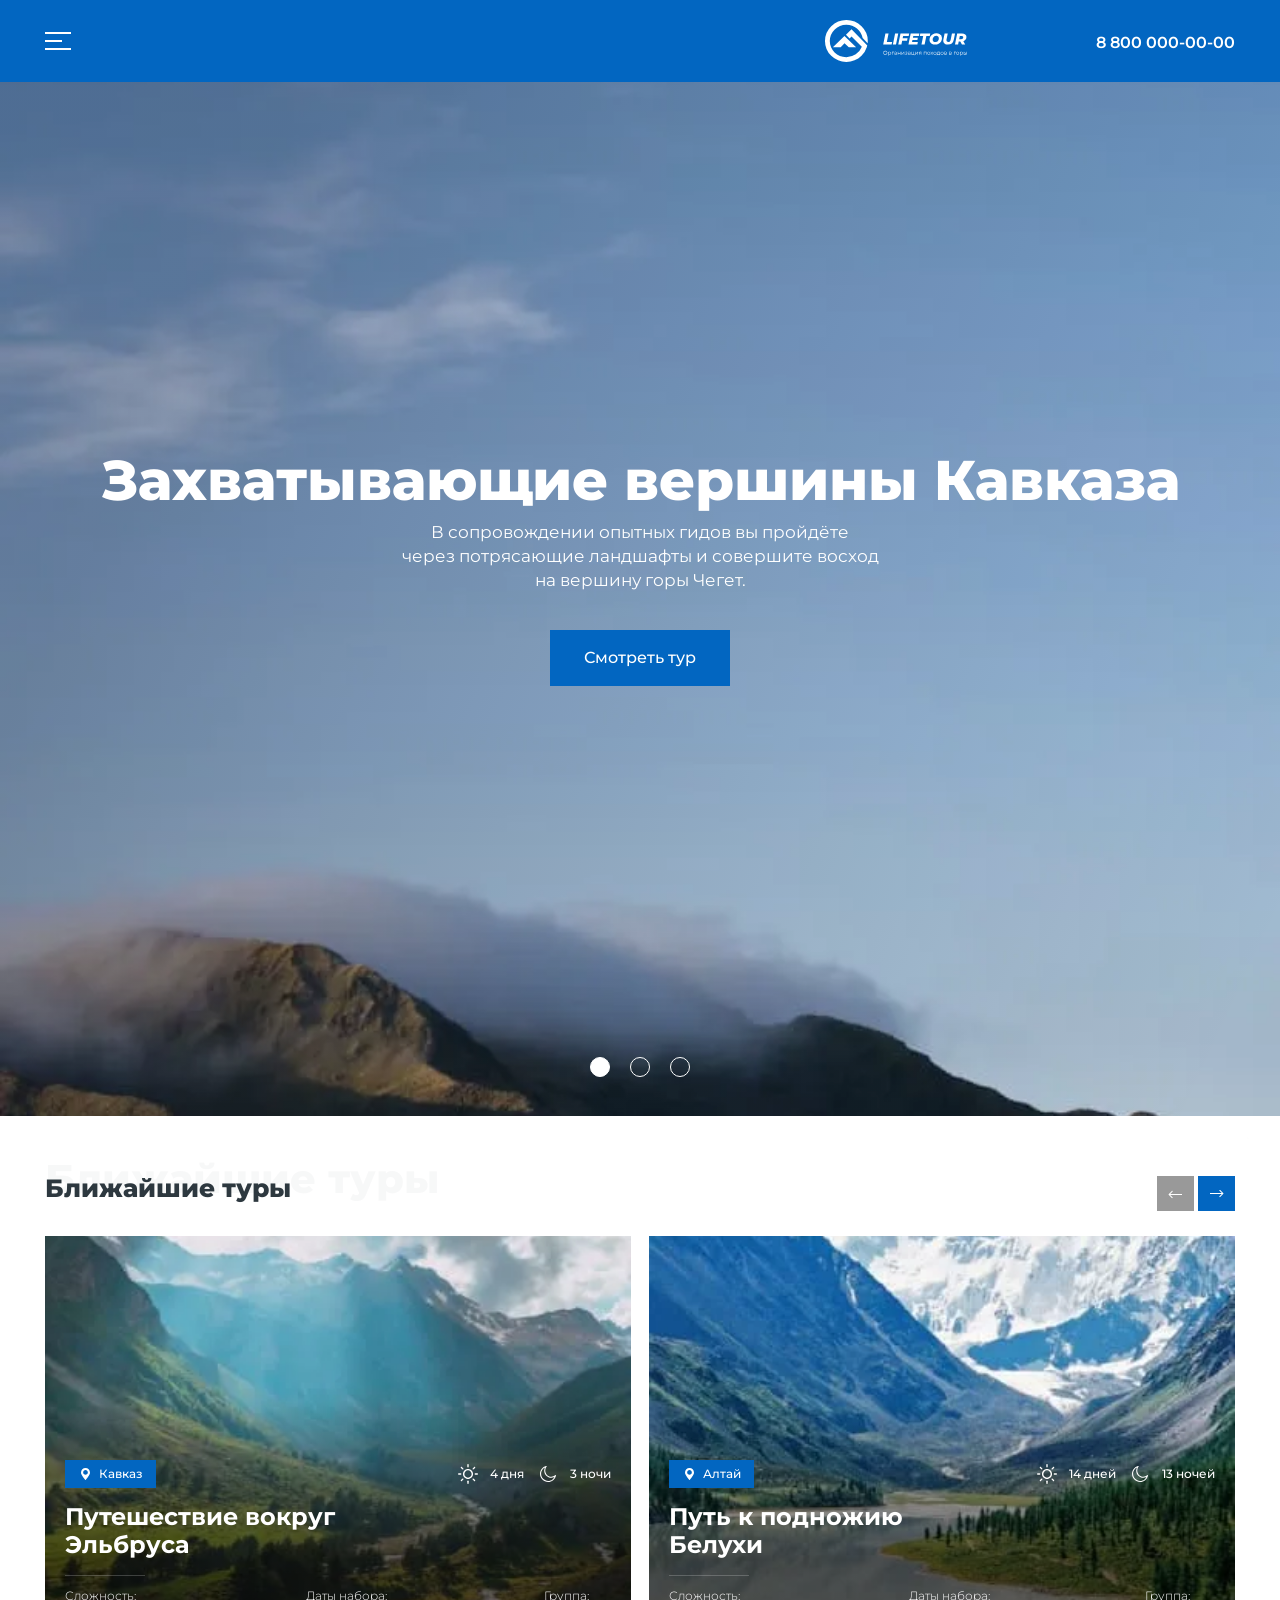
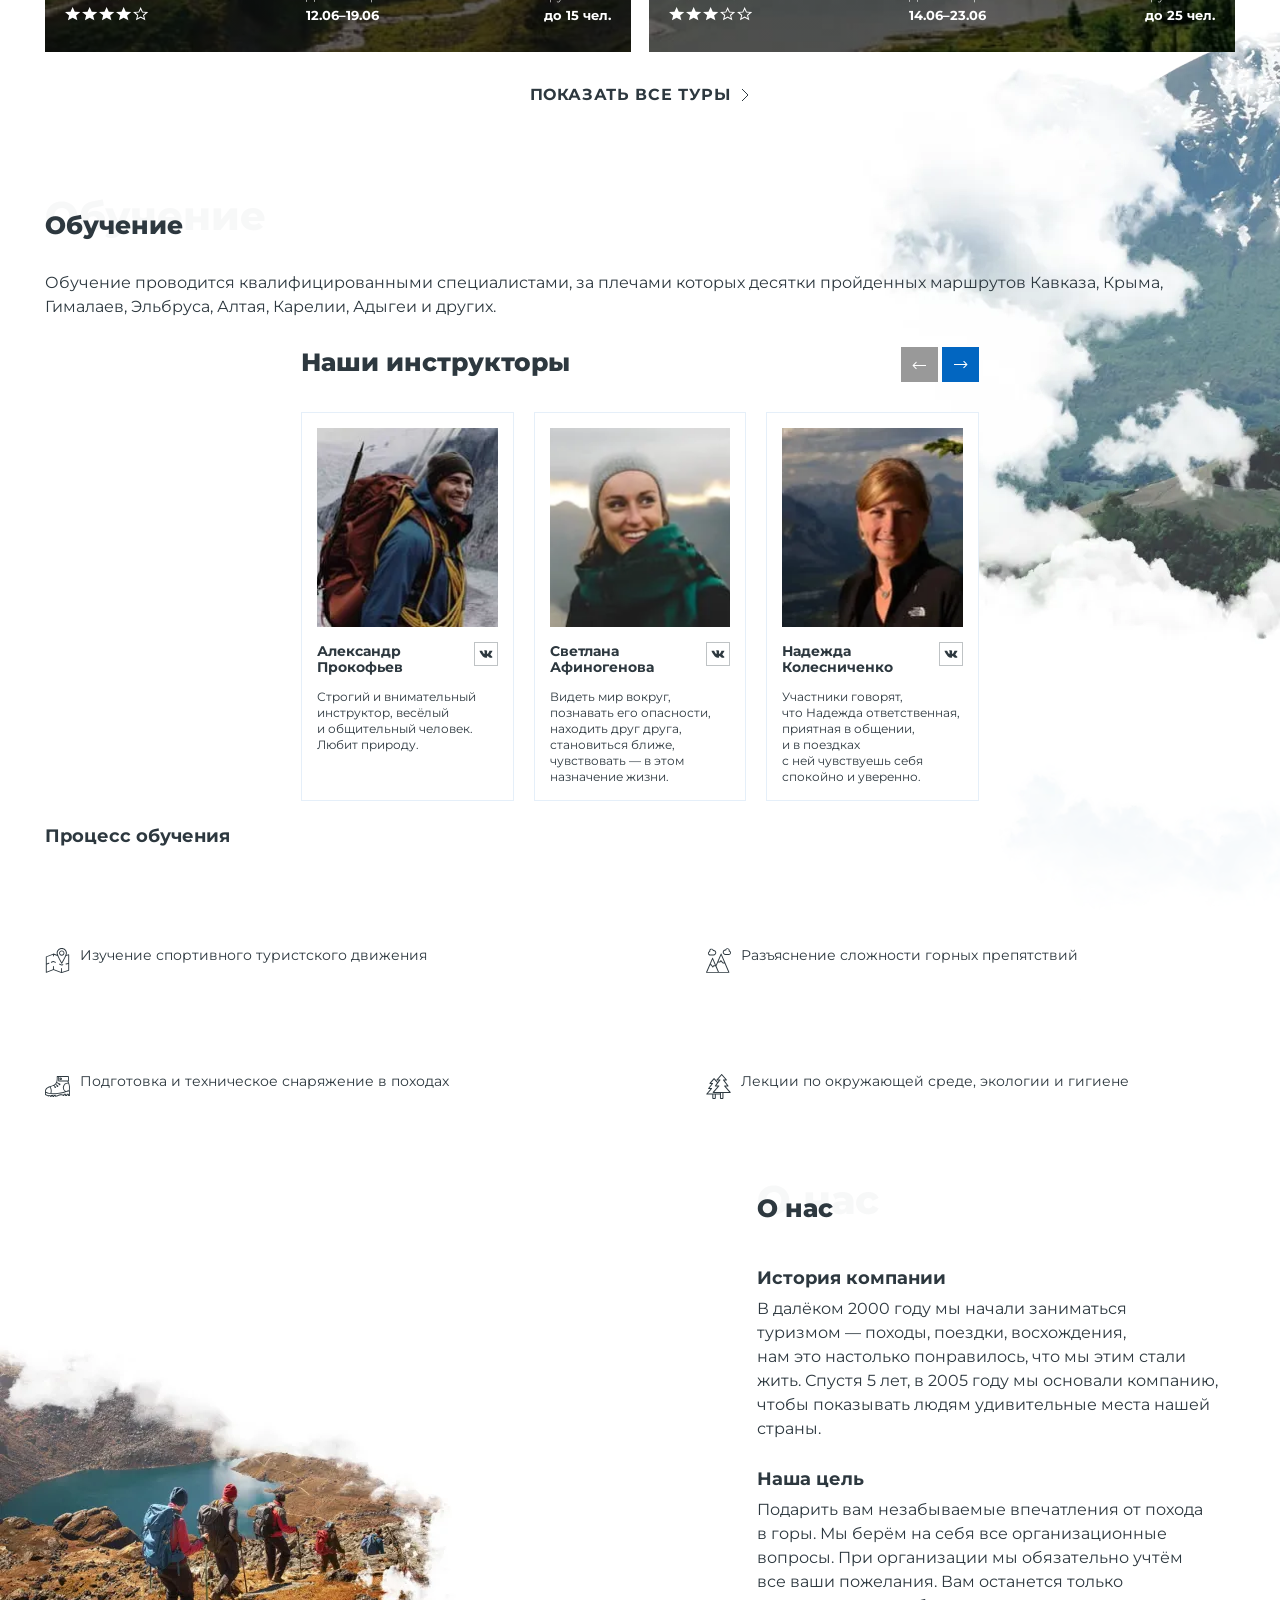
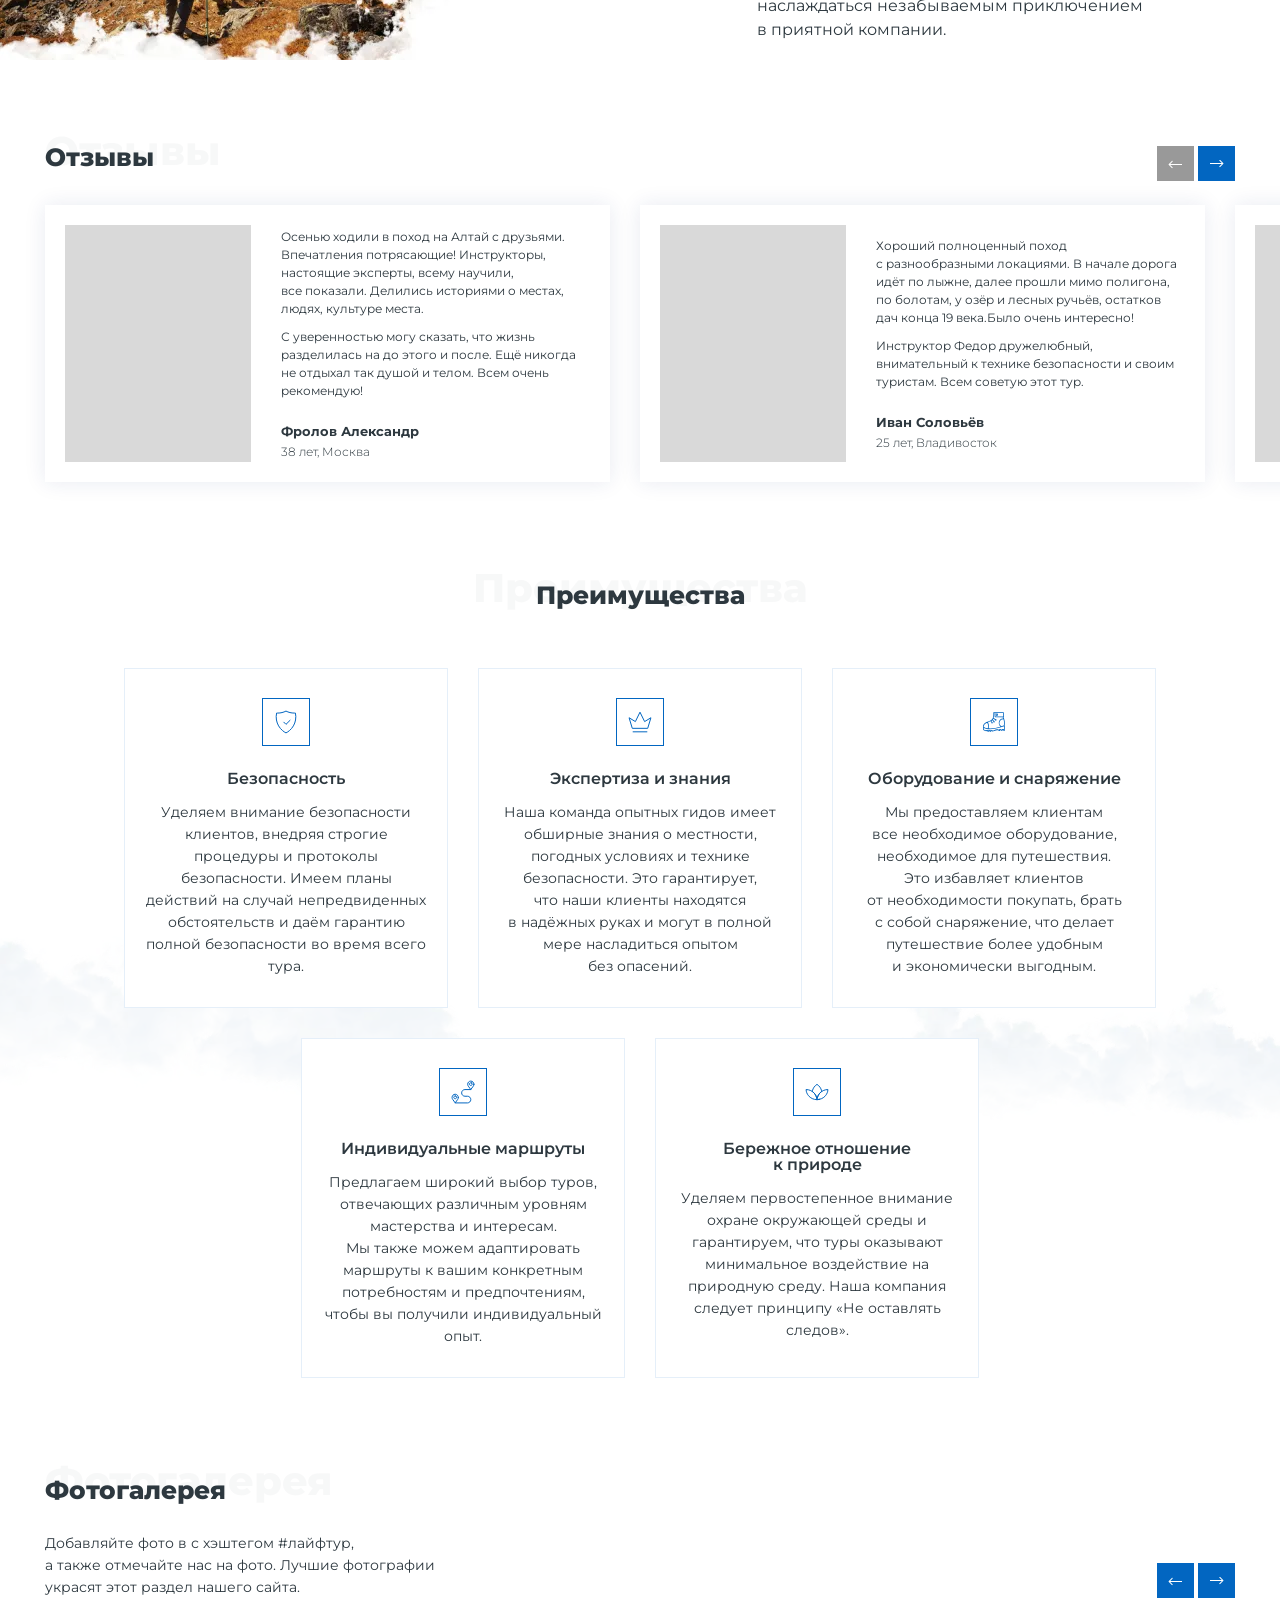
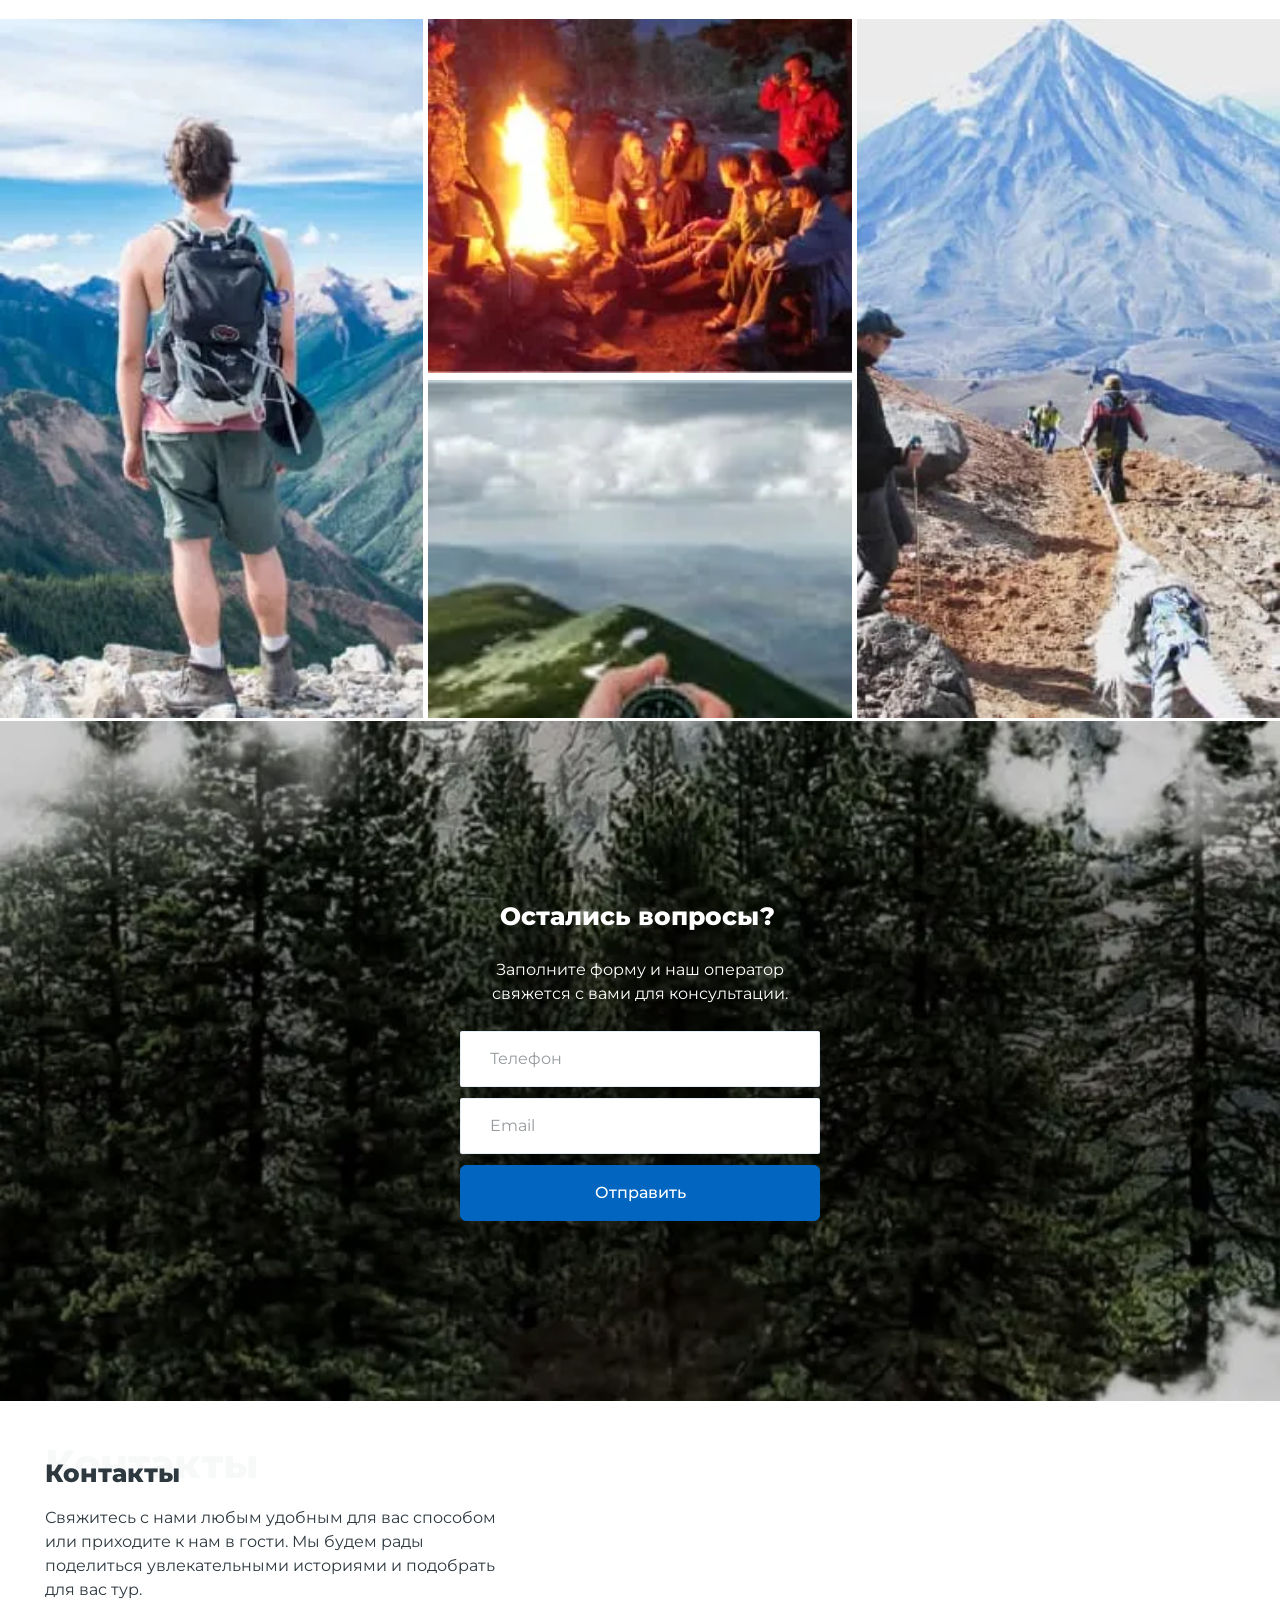
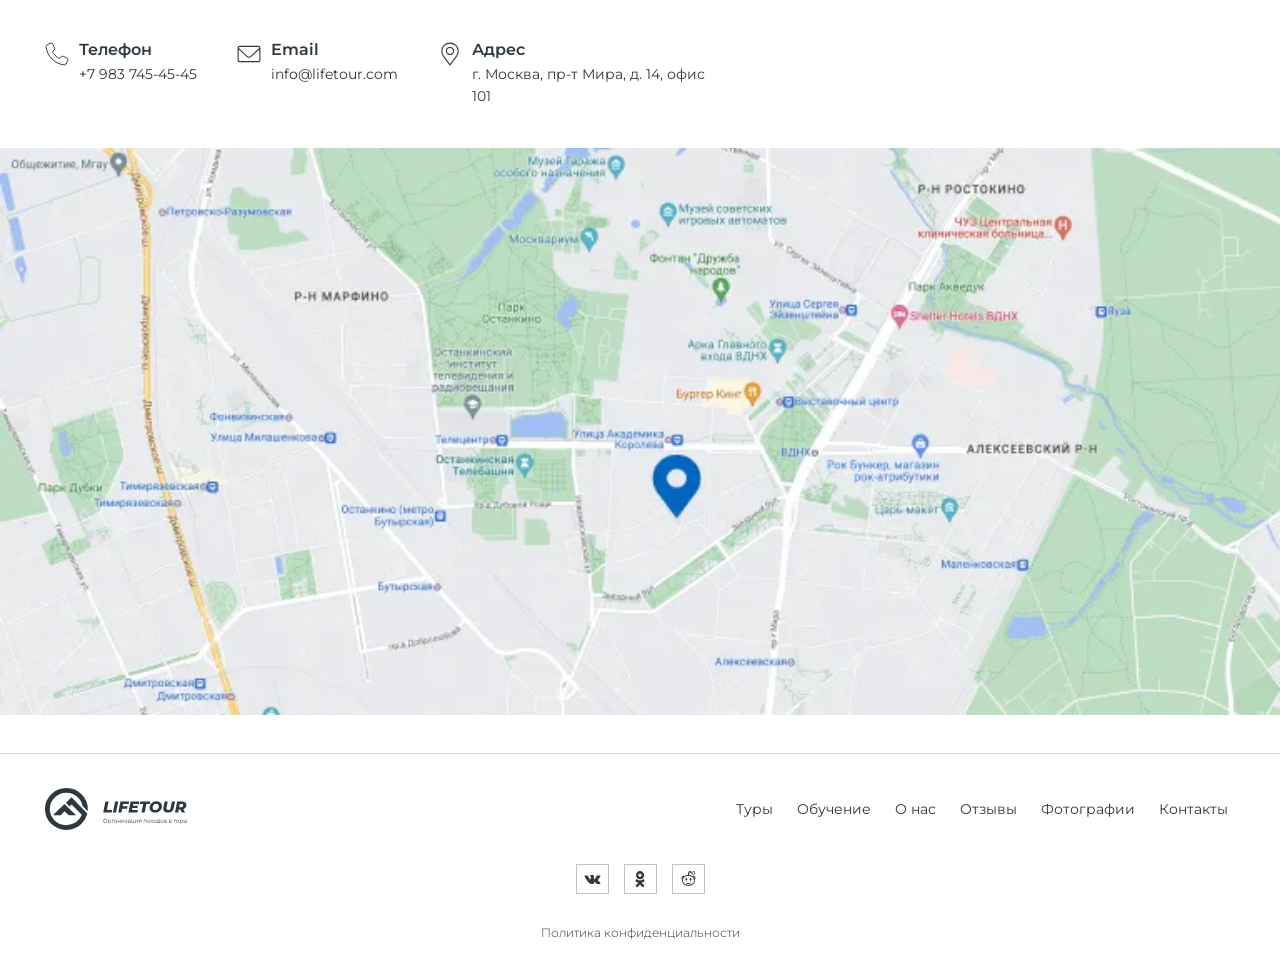
==== index.html @ 3e3396fd "Updates" ====
<!DOCTYPE html>
<html lang="ru" data-validate="html">

<head>

  <meta charset="UTF-8">
  <meta name="viewport" content="width=device-width, initial-scale=1.0">
  <meta name="description" content="Организация походов в горы Lifetour.">
  <title>Путешествия с Lifetour</title>
  <link rel="preload" href="./assets/montserrat-bold-DEcR8bPr.ttf" as="font" type="font/ttf" crossorigin="anonymous">
  <link rel="preload" href="./assets/montserrat-extra-bold-n0CIQdUk.ttf" as="font" type="font/ttf" crossorigin="anonymous">
  <link rel="preload" href="./assets/montserrat-light-DZsnkBGO.ttf" as="font" type="font/ttf" crossorigin="anonymous">
  <link rel="preload" href="./assets/montserrat-medium-DZ4qtIu-.ttf" as="font" type="font/ttf" crossorigin="anonymous">
  <link rel="preload" href="./assets/montserrat-regular-BQsUpcHj.ttf" as="font" type="font/ttf" crossorigin="anonymous">
  <link rel="preload" href="./assets/montserrat-semi-bold-B-lLb63I.ttf" as="font" type="font/ttf" crossorigin="anonymous">
  <link rel="icon" href="./assets/favicon-ChkBisl8.ico">
  <link rel="icon" type="image/png" sizes="32x32" href="./assets/favicon-CPLLl8JK.png">

  <script type="module" crossorigin src="./assets/index-B66Y_DZ5.js"></script>
  <link rel="stylesheet" crossorigin href="./assets/index-BUgnDFwg.css">
</head>

<body class="body">
  <div class="wrapper">

    <h1 class="visually-hidden">Организация походов в горы Lifetour</h1>

    <header class="header" id="header" data-test="header">
      <div class="header__container container">
        <nav class="header__nav nav nav--closed nav--nojs">
          <a class="nav__logo logo" href="index.html" aria-current="page">
            <picture>
              <img src="./assets/logo-B05ePzNI.svg" width="142" height="42" alt="Логотип компании Lifetour.">
            </picture>
          </a>
          <button class="nav__toggle button-reset" type="button">
            <span class="visually-hidden">Открыть/закрыть меню.</span>
          </button>

          <ul class="nav__list list-reset">
            <li class="nav__item">
              <a class="nav__link link-reset" href="#tours">Туры</a>
            </li>
            <li class="nav__item">
              <a class="nav__link link-reset" href="#training">Обучение</a>
            </li>
            <li class="nav__item">
              <a class="nav__link link-reset" href="#about">О нас</a>
            </li>
            <li class="nav__item">
              <a class="nav__link link-reset" href="#reviews">Отзывы</a>
            </li>
            <li class="nav__item">
              <a class="nav__link link-reset" href="#gallery">Фотографии</a>
            </li>
            <li class="nav__item">
              <a class="nav__link link-reset" href="#form">Контакты</a>
            </li>
          </ul>

          <a class="nav__contacts link-reset" href="tel:88000000000">8 800 000-00-00</a>
        </nav>
      </div>
    </header>

    <main class="main-content">

      <section class="hero" id="hero" data-test="hero">

        <h2 class="visually-hidden">Наши походы в горы.</h2>

        <div class="hero__container">

          <div class="hero__swiper swiper">

            <ul class="hero__list list-reset swiper-wrapper">

              <li class="hero__item swiper-slide" tabindex="0">
                <div class="hero__item-wrapper">
                  <div class="hero__item-content">
                    <h3>Захватывающие вершины&nbsp;Кавказа</h3>
                    <p>В сопровождении опытных гидов вы пройдёте через потрясающие ландшафты и совершите восход на вершину горы Чегет.</p>
                  </div>
                  <a class="hero__content-button button" href="#form">Смотреть тур</a>

                  <ul class="hero__details-list list-reset">
                    <li class="hero__details-item hero__details-item--time">6 дней/5 ночей</li>
                    <li class="hero__details-item hero__details-item--level">Высокая сложность</li>
                  </ul>

                </div>

              </li>

              <li class="hero__item swiper-slide" tabindex="-1">
                <div class="hero__item-wrapper">
                  <div class="hero__item-content">
                    <h3>Невероятная природа Камчатки</h3>
                    <p>Незабываемое приключение, во время которого вы отправитесь в путешествие по одному из самых нетронутых уголков дикой природы в мире.</p>
                  </div>

                  <a class="hero__content-button button" href="#form">Смотреть тур</a>

                  <div class="hero__image">
                    <picture>
                      <source type="image/webp" media="(min-width: 1440px)" srcset="./assets/2-hero-desktop-img@1-B1cdJHmy.webp 1x, ./assets/2-hero-desktop-img@2-DKNjhe8W.webp 2x" width="410" height="459">
                      <source type="image/png" media="(min-width: 1440px)" srcset="./assets/2-hero-desktop-img@1-D0jb28nY.png 1x, ./assets/2-hero-desktop-img@2-RRuMEmok.png 2x" width="410" height="459">
                      <source type="image/webp" media="(min-width: 768px)" srcset="./assets/2-hero-tablet-img@1-DRAp95cp.webp 1x, ./assets/2-hero-tablet-img@1-DRAp95cp.webp 2x" width="442" height="365">
                      <img src="img/hero/2-hero-tablet-img@1.png" srcset="img/hero/2-hero-tablet-img@2.png 2x" alt="Две фотографии походов по Камчатке в рамке полароид. На первой - вулкан. На второй - девушка в жёлтом с трекинговыми палками." width="442" height="365">
                    </picture>
                  </div>

                  <ul class="hero__details-list list-reset">
                    <li class="hero__details-item hero__details-item--time">9 дней/10 ночей</li>
                    <li class="hero__details-item hero__details-item--level">Средняя сложность</li>
                  </ul>

                </div>

              </li>

              <li class="hero__item swiper-slide" tabindex="-1">
                <div class="hero__item-wrapper">
                  <div class="hero__item-content">
                    <h3>Магические пейзажи Алтайского Края</h3>
                    <p>Алтайский трекинг-тур — это захватывающее приключение с посещением магических и захватывающих дух ландшафтов Алтайских гор.</p>
                  </div>
                  <a class="hero__content-button button" href="#form">Смотреть тур</a>

                  <ul class="hero__details-list list-reset">
                    <li class="hero__details-item hero__details-item--time">8 дней/7 ночей</li>
                    <li class="hero__details-item hero__details-item--level">Лёгкая сложность</li>
                  </ul>

                </div>

              </li>

            </ul>

            <div class="hero__pagination swiper-pagination">
              <button class="hero__pagination-bullet swiper-pagination-bullet swiper-pagination-bullet-active" aria-current="true" type="button" tabindex="0">
                <span class="visually-hidden">Перейти к первому слайду.</span>
              </button>
              <button class="hero__pagination-bullet swiper-pagination-bullet" type="button" tabindex="-1">
                <span class="visualy-hidden">Перейти ко второму слайду.</span>
              </button>
              <button class="hero__pagination-bullet swiper-pagination-bullet" type="button" tabindex="-1">
                <span class="visualy-hidden">Перейти к третьему слайду.</span>
              </button>
            </div>

          </div>

        </div>

      </section>

      <section class="tours" id="tours" data-test="tours">

        <div class="tours__container container">

          <div class="tours__swiper swiper">

            <div class="tours__title title">
              <h2>Ближайшие туры</h2>
              <span aria-hidden="true">Ближайшие туры</span>
            </div>

            <div class="tours__buttons swiper-button">
              <button class="tours__button tours__button--prev button-reset swiper-button swiper-button-prev" type="button">
                <span class="visually-hidden">Предыдущий слайд.</span>
              </button>

              <button class="tours__button tours__button--next  button-reset swiper-button swiper-button-next" type="button">
                <span class="visually-hidden">Следующий слайд.</span>
              </button>
            </div>

            <ul class="tours__list list-reset swiper-wrapper">

              <li class="tours__item swiper-slide">

                <div class="tours__card-image">
                  <picture>
                    <source type="image/webp" srcset="./assets/1-tours-card@1-DTJQ8wkX.webp 1x, ./assets/1-tours-card@2-CGFcZ6oS.webp 2x">
                    <img src="./assets/1-tours-card@1-DhtcJEgU.jpg" srcset="./assets/1-tours-card@2-fkL8gQO3.jpg 2x" alt="Фотография ущелья в Приэльбрусье горной рекой и горным хребтом." width="290" height="416">
                  </picture>
                </div>

                <div class="tours__content">
                  <div class="tours__card-info">
                    <p class="tours__place">Кавказ</p>
                    <div class="tours__stats">
                      <p class="tours__stats-days">4 дня</p>
                      <p class="tours__stats-nights">3 ночи</p>
                    </div>
                  </div>

                  <h3 class="tours__card-title">Путешествие вокруг Эльбруса</h3>

                  <div class="tours__card-details">

                    <dl class="tours__card-level">
                      <dt class="tours__card-term">Сложность:</dt>
                      <dd class="tours__card-description">
                        <svg width="84" height="16" aria-hidden="true">
                          <title class="visually-hidden">4 из 5 звезды.</title>
                          <use href="/assets/spritemap.6b4169d0.svg#sprite-stars-4-out-of-5"></use>
                        </svg>
                      </dd>
                    </dl>

                    <dl class="tours__card-date">
                      <dt class="tours__card-term">Даты набора:</dt>
                      <dd class="tours__card-description">12.06–19.06</dd>
                    </dl>

                    <dl class="tours__card-group">
                      <dt class="tours__card-term">Группа:</dt>
                      <dd class="tours__card-description">до 15 чел.</dd>
                    </dl>

                  </div>
                </div>

              </li>

              <li class="tours__item swiper-slide">

                <div class="tours__card-image">
                  <picture>
                    <source type="image/webp" srcset="./assets/2-tours-card@1-CKbiZfNE.webp 1x, ./assets/2-tours-card@2-BbU3y8w2.webp 2x">
                    <img src="./assets/2-tours-card@1-Bg4Rj7aV.jpg" srcset="./assets/2-tours-card@2-BC-Zsa1z.jpg 2x" alt="Снежные вершины Белухи." width="290" height="416">
                  </picture>
                </div>

                <div class="tours__content">
                  <div class="tours__card-info">
                    <p class="tours__place">Алтай</p>
                    <div class="tours__stats">
                      <p class="tours__stats-days">14 дней</p>
                      <p class="tours__stats-nights">13 ночей</p>
                    </div>
                  </div>

                  <h3 class="tours__card-title">Путь к подножию Белухи</h3>

                  <div class="tours__card-details">

                    <dl class="tours__card-level">
                      <dt class="tours__card-term">Сложность:</dt>
                      <dd class="tours__card-description">
                        <svg width="84" height="16" aria-hidden="true">
                          <title class="visually-hidden">3 из 5 звезд.</title>
                          <use href="/assets/spritemap.6b4169d0.svg#sprite-stars-3-out-of-5"></use>
                        </svg>
                      </dd>
                    </dl>

                    <dl class="tours__card-date">
                      <dt class="tours__card-term">Даты набора:</dt>
                      <dd class="tours__card-description">14.06–23.06</dd>
                    </dl>

                    <dl class="tours__card-group">
                      <dt class="tours__card-term">Группа:</dt>
                      <dd class="tours__card-description">до 25 чел.</dd>
                    </dl>

                  </div>
                </div>

              </li>

              <li class="tours__item swiper-slide">

                <div class="tours__card-image">
                  <picture>
                    <source type="image/webp" srcset="./assets/3-tours-card@1-DvHNvz4E.webp 1x, ./assets/3-tours-card@2-Dx1WdJai.webp 2x">
                    <img src="./assets/3-tours-card@1-84WkOQRn.jpg" srcset="./assets/3-tours-card@2-KGR_MYs4.jpg 2x" alt="Горная вершина в облаках." width="290" height="416">
                  </picture>
                </div>

                <div class="tours__content">
                  <div class="tours__card-info">
                    <p class="tours__place">Адыгея</p>
                    <div class="tours__stats">
                      <p class="tours__stats-days">7 дней</p>
                      <p class="tours__stats-nights">6 ночей</p>
                    </div>
                  </div>

                  <h3 class="tours__card-title">Через Фишт
                    к Чёрному морю и обратно</h3>

                  <div class="tours__card-details">

                    <dl class="tours__card-level">
                      <dt class="tours__card-term">Сложность:</dt>
                      <dd class="tours__card-description">
                        <svg width="84" height="16" aria-hidden="true">
                          <title class="visually-hidden">4 из 5 звезды.</title>
                          <use href="/assets/spritemap.6b4169d0.svg#sprite-stars-4-out-of-5"></use>
                        </svg>
                      </dd>
                    </dl>

                    <dl class="tours__card-date">
                      <dt class="tours__card-term">Даты набора:</dt>
                      <dd class="tours__card-description">15.07–19.07</dd>
                    </dl>

                    <dl class="tours__card-group">
                      <dt class="tours__card-term">Группа:</dt>
                      <dd class="tours__card-description">до 22 чел.</dd>
                    </dl>

                  </div>
                </div>

              </li>

              <li class="tours__item swiper-slide">

                <div class="tours__card-image">
                  <picture>
                    <source type="image/webp" srcset="./assets/4-tours-card@1-gnmTf50r.webp 1x, ./assets/4-tours-card@2-DzDi66Fg.webp 2x">
                    <img src="./assets/4-tours-card@1-dE__Yfwz.jpg" srcset="./assets/4-tours-card@2-Dw9_dDNQ.jpg 2x" alt="Фото вершины Манарага с человеком на фоне скалистой вершины." width="290" height="416">
                  </picture>
                </div>

                <div class="tours__content">
                  <div class="tours__card-info">
                    <p class="tours__place">Урал</p>
                    <div class="tours__stats">
                      <p class="tours__stats-days">9 дней</p>
                      <p class="tours__stats-nights">10 ночей</p>
                    </div>
                  </div>

                  <h3 class="tours__card-title">Восхождение
                    Манарага</h3>

                  <div class="tours__card-details">

                    <dl class="tours__card-level">
                      <dt class="tours__card-term">Сложность:</dt>
                      <dd class="tours__card-description">
                        <svg width="84" height="16" aria-hidden="true">
                          <title class="visually-hidden">5 из 5 звезд.</title>
                          <use href="/assets/spritemap.6b4169d0.svg#sprite-stars-5-out-of-5"></use>
                        </svg>
                      </dd>
                    </dl>

                    <dl class="tours__card-date">
                      <dt class="tours__card-term">Даты набора:</dt>
                      <dd class="tours__card-description">12.07–19.07</dd>
                    </dl>

                    <dl class="tours__card-group">
                      <dt class="tours__card-term">Группа:</dt>
                      <dd class="tours__card-description">до 7 чел.</dd>
                    </dl>

                  </div>
                </div>

              </li>

            </ul>

          </div>

          <a class="tours__link link-reset" href="#advantages">
            <span class="tours__link-text">Показать все туры</span>
            <svg width="10" height="14" aria-hidden="true">
              <use href="/assets/spritemap.6b4169d0.svg#sprite-link-arrow"></use>
            </svg>
          </a>

        </div>

      </section>

      <section class="training" id="training" data-test="training">
        <div class="training__container container">

          <div class="training__title title">
            <h2>Обучение</h2>
            <span aria-hidden="true">Обучение</span>
          </div>

          <div class="training__intro">
            <p>Обучение проводится квалифицированными специалистами, за&nbsp;плечами&nbsp;которых десятки пройденных маршрутов Кавказа, Крыма, Гималаев, Эльбруса, Алтая, Карелии, Адыгеи и других.</p>
          </div>

          <div class="training__swiper swiper">

            <h2 class="training__subtitle">Наши инструкторы</h2>

            <div class="training__buttons swiper-button">
              <button class="training__button training__button--prev button-reset swiper-button swiper-button-prev" type="button">
                <span class="visually-hidden">Предыдущий слайд.</span>
              </button>

              <button class="training__button training__button--next  button-reset swiper-button swiper-button-next" type="button">
                <span class="visually-hidden">Следующий слайд.</span>
              </button>
            </div>

            <ul class="training__list list-reset swiper-wrapper">

              <li class="training__item swiper-slide">

                <div class="training__card-container">

                  <div class="training__card-image">
                    <picture>
                      <source type="image/webp" srcset="./assets/1-training@1-BnlZ-Oz0.webp 1x, ./assets/1-training@2-DGwYEAzR.webp 2x">
                      <img src="./assets/1-training@1-o_0eBxLk.jpg" srcset="./assets/1-training@2-C4tidtPi.jpg 2x" alt="Улыбающийся мужчина с альпинистской экипировкой, туристическим рюкзаком на фоне горного пейзажа." width="243" height="200">
                    </picture>
                  </div>

                  <div class="training__card-content">
                    <h3>Александр Прокофьев</h3>
                    <a class="training__card-social" href="https://vk.com/htmlacademy" aria-label="Вконтакте.">
                      <svg width="30" height="30">
                        <title class="visually-hidden">Иконка соцсети Вконтакте.</title>
                        <use href="/assets/spritemap.6b4169d0.svg#sprite-vk-trainers"></use>
                      </svg>
                    </a>
                    <p>Строгий и внимательный инструктор, весёлый и общительный человек. Любит природу.</p>
                  </div>
                </div>
              </li>

              <li class="training__item swiper-slide">

                <div class="training__card-container">

                  <div class="training__card-image">
                    <picture>
                      <source type="image/webp" srcset="[data-uri] 1x, ./assets/2-training@2-DhKlYSHH.webp 2x">
                      <img src="./assets/2-training@1-B7Yuvfny.jpg" srcset="./assets/2-training@2-CxRJLIcT.jpg 2x" alt="Улыбающаяся девушка в зеленом шарфе и шапке." width="255" height="200">
                    </picture>
                  </div>

                  <div class="training__card-content">
                    <h3>Светлана Афиногенова</h3>
                    <a class="training__card-social" href="https://vk.com/htmlacademy" aria-label="Вконтакте.">
                      <svg width="30" height="30">
                        <title class="visually-hidden">Иконка соцсети Вконтакте.</title>
                        <use href="/assets/spritemap.6b4169d0.svg#sprite-vk-trainers"></use>
                      </svg>
                    </a>
                    <p>Видеть мир вокруг, познавать его опасности, находить друг друга, становиться ближе, чувствовать — в этом назначение жизни.</p>
                  </div>
                </div>
              </li>

              <li class="training__item swiper-slide">

                <div class="training__card-container">

                  <div class="training__card-image">
                    <picture>
                      <source type="image/webp" srcset="./assets/3-training@1-CxOlvAzi.webp 1x, ./assets/3-training@2-DDtHb_BV.webp 2x">
                      <img src="./assets/3-training@1-ePK-fgcN.jpg" srcset="./assets/3-training@2-B75yPhGW.jpg 2x" alt="Улыбающаяся двушка на фоне горы с рыжими волосами." width="255" height="200">
                    </picture>
                  </div>

                  <div class="training__card-content">
                    <h3>Надежда Колесниченко</h3>
                    <a class="training__card-social" href="https://vk.com/htmlacademy" aria-label="Вконтакте.">
                      <svg width="30" height="30">
                        <title class="visually-hidden">Иконка соцсети Вконтакте.</title>
                        <use href="/assets/spritemap.6b4169d0.svg#sprite-vk-trainers"></use>
                      </svg>
                    </a>
                    <p>Участники говорят, что Надежда ответственная, приятная в общении, и в поездках с ней чувствуешь себя спокойно и уверенно.</p>
                  </div>
                </div>
              </li>

              <li class="training__item swiper-slide">

                <div class="training__card-container">

                  <div class="training__card-image">
                    <picture>
                      <source type="image/webp" srcset="./assets/4-training@1-qKk1142g.webp 1x, ./assets/4-training@2-CqsrcNQN.webp 2x">
                      <img src="./assets/4-training@1-yrBvmdkn.jpg" srcset="./assets/4-training@2-FsxXEOIu.jpg 2x" alt="Мужчина с альпинистской экипировкой, туристическим рюкзаком на фоне горного пейзажа." width="255" height="200">
                    </picture>
                  </div>

                  <div class="training__card-content">
                    <h3>Федор Кайгородов</h3>
                    <a class="training__card-social" href="https://vk.com/htmlacademy" aria-label="Вконтакте.">
                      <svg width="30" height="30">
                        <title class="visually-hidden">Иконка соцсети Вконтакте.</title>
                        <use href="/assets/spritemap.6b4169d0.svg#sprite-vk-trainers"></use>
                      </svg>
                    </a>
                    <p>Опыт походов: Ходит в походы с 2001 года. В России побывал в горных районах Хибины, Архыз, много путешествует по Европе.</p>
                  </div>
                </div>
              </li>

              <li class="training__item swiper-slide">

                <div class="training__card-container">

                  <div class="training__card-image">
                    <picture>
                      <source type="image/webp" srcset="./assets/5-training@1-D3gpBui8.webp 1x, ./assets/5-training@2-oq6eYrBZ.webp 2x">
                      <img src="./assets/5-training@1-jLj_cDAo.jpg" srcset="./assets/5-training@2-B6e1hhxw.jpg 2x" alt="Улыбающийся мужчина в зимней одежде на фоне зимнего горного пейзажа." width="255" height="200">
                    </picture>
                  </div>

                  <div class="training__card-content">
                    <h3>Даниэль Васнецов</h3>
                    <a class="training__card-social" href="https://vk.com/htmlacademy" aria-label="Вконтакте.">
                      <svg width="30" height="30">
                        <title class="visually-hidden">Иконка соцсети Вконтакте.</title>
                        <use href="/assets/spritemap.6b4169d0.svg#sprite-vk-trainers"></use>
                      </svg>
                    </a>
                    <p>Покорял самые сложные вершины. Выбирался из под лавин, дружит с медведями и не только.</p>
                  </div>
                </div>
              </li>

            </ul>

          </div>

          <div class="training__process">

            <h3 class="training__process-title">Процесс обучения</h3>

            <ul class="training__process-list list-reset">

              <li class="training__process-item">
                <p>Изучение спортивного туристского&nbsp;движения</p>
              </li>

              <li class="training__process-item">
                <p>Подготовка и техническое снаряжение в походах</p>
              </li>

              <li class="training__process-item">
                <p>Лекции по окружающей среде, экологии и гигиене</p>
              </li>

              <li class="training__process-item">
                <p>Разъяснение сложности горных препятствий</p>
              </li>

            </ul>
          </div>

        </div>

      </section>

      <section class="about" id="about" data-test="about">
        <div class="about__container container">
          <div class="about__wrapper">

            <div class="about__title title">
              <h2>О нас</h2>
              <span aria-hidden="true">О нас</span>
            </div>

            <div class="about__content">
              <div class="about__inner">
                <h3>История компании</h3>
                <p>В далёком 2000 году мы начали заниматься туризмом — походы, поездки, восхождения, нам это настолько понравилось, что мы этим стали жить. Спустя&nbsp;5 лет, в 2005 году мы основали компанию, чтобы показывать людям удивительные места нашей страны.</p>
              </div>
              <div class="about__inner">
                <h3>Наша цель</h3>
                <p>Подарить вам незабываемые впечатления от похода в горы. Мы берём на себя все организационные вопросы. При организации мы обязательно учтём все ваши пожелания. Вам останется только наслаждаться незабываемым приключением в приятной компании.</p>
              </div>
            </div>
          </div>

        </div>

      </section>

      <section class="reviews" id="reviews" data-test="reviews">
        <div class="reviews__container container">

          <div class="reviews__swiper swiper">

            <div class="reviews__title title">
              <h2>Отзывы</h2>
              <span aria-hidden="true">Отзывы</span>
            </div>

            <div class="reviews__buttons swiper-button">
              <button class="reviews__button reviews__button--prev button-reset swiper-button swiper-button-prev" type="button">
                <span class="visually-hidden">Предыдущий слайд.</span>
              </button>

              <button class="reviews__button reviews__button--next  button-reset swiper-button swiper-button-next" type="button">
                <span class="visually-hidden">Следующий слайд.</span>
              </button>
            </div>

            <ul class="reviews__list list-reset swiper-wrapper">

              <li class="reviews__item swiper-slide">

                <div class="reviews__card-container">

                  <div class="reviews__card-image">
                    <picture>
                      <source type="image/webp" media="(min-width: 1440px)" srcset="./assets/1-reviews-desktop@1-Bi6OpK3V.webp 1x, ./assets/1-reviews-desktop@2-PTZ_RY-6.webp 2x">
                      <source type="image/webp" media="(min-width: 768px)" srcset="./assets/1-reviews-tablet@1-De36_dCd.webp 1x, ./assets/1-reviews-tablet@2-DDtVvpJm.webp 2x">
                      <source type="image/webp" srcset="./assets/1-reviews-mobile@1-DqeWC7tu.webp 1x, ./assets/1-reviews-mobile@2-DtXdNUaB.webp 2x">
                      <source type="image/jpeg" media="(min-width: 1440px)" srcset="./assets/1-reviews-desktop@1-C3PLwdoP.jpg, ./assets/1-reviews-desktop@2-DDJSS-3V.jpg 2x">
                      <source type="image/jpeg" media="(min-width: 768px)" srcset="./assets/1-reviews-tablet@1-BWa9RmdH.jpg, ./assets/1-reviews-tablet@2-DRgNmSIN.jpg 2x">
                      <img src="./assets/1-reviews-mobile@1-CStTwNHq.jpg" srcset="./assets/1-reviews-mobile@2-B5AlXLH9.jpg 2x" alt="Мужчна в походной одежде на фоне горы со снежной вершиной." width="250" height="169">
                    </picture>
                  </div>

                  <blockquote class="reviews__card-content">
                    <p>Осенью ходили в поход на Алтай с друзьями. Впечатления потрясающие! Инструкторы, настоящие эксперты, всему научили, все показали. Делились историями о местах, людях, культуре места.</p>
                    <p>С уверенностью могу сказать, что жизнь разделилась на до этого и после. Ещё никогда не отдыхал так душой и телом. Всем очень рекомендую!</p>
                    <cite>Фролов Александр</cite>
                    <span>38 лет, Москва</span>
                  </blockquote>

                </div>
              </li>

              <li class="reviews__item swiper-slide">

                <div class="reviews__card-container">

                  <div class="reviews__card-image">
                    <picture>
                      <source type="image/webp" media="(min-width: 1440px)" srcset="./assets/2-reviews-desktop@1-Cq49n-60.webp 1x, ./assets/2-reviews-desktop@2-BvEhhUdF.webp 2x">
                      <source type="image/webp" media="(min-width: 768px)" srcset="./assets/2-reviews-tablet@1-ldbD3xTE.webp 1x, ./assets/2-reviews-tablet@2-D3THYnSa.webp 2x">
                      <source type="image/webp" srcset="./assets/2-reviews-mobile@1-i65tKw2y.webp 1x, ./assets/2-reviews-mobile@2-akd05-1N.webp 2x">
                      <source type="image/jpeg" media="(min-width: 1440px)" srcset="./assets/2-reviews-desktop@1-CQg6JueL.jpg, ./assets/2-reviews-desktop@2-CwaB_dj9.jpg 2x">
                      <source type="image/jpeg" media="(min-width: 768px)" srcset="./assets/2-reviews-tablet@1-CQ-3hLmU.jpg, ./assets/2-reviews-tablet@2-D6tFGLc5.jpg 2x">
                      <img src="./assets/2-reviews-mobile@1-CZ0QkI1G.jpg" srcset="./assets/2-reviews-mobile@2-DB-0r2Nz.jpg 2x" alt="Мужчна стоит спиной на фоне каньона с голубой водой." width="250" height="169">
                    </picture>
                  </div>

                  <blockquote class="reviews__card-content">
                    <p>Хороший полноценный поход с разнообразными локациями. В начале дорога идёт по лыжне, далее прошли мимо полигона, по болотам, у озёр и лесных ручьёв, остатков дач конца 19 века.Было очень интересно!</p>
                    <p>Инструктор Федор дружелюбный, внимательный к технике безопасности и своим туристам.
                      Всем советую этот тур.</p>
                    <cite>Иван Соловьёв</cite>
                    <span>25 лет, Владивосток</span>
                  </blockquote>

                </div>
              </li>

              <li class="reviews__item swiper-slide">

                <div class="reviews__card-container">

                  <div class="reviews__card-image">
                    <picture>
                      <source type="image/webp" media="(min-width: 1440px)" srcset="./assets/3-reviews-desktop@1-BVbAuwqU.webp 1x, ./assets/3-reviews-desktop@1-BVbAuwqU.webp 2x">
                      <source type="image/webp" media="(min-width: 768px)" srcset="./assets/3-reviews-tablet@1-CIgRVu2p.webp 1x, ./assets/3-reviews-tablet@2-CJvwWcVA.webp 2x">
                      <source type="image/webp" srcset="./assets/3-reviews-mobile@1-DFX5ZqpW.webp 1x, ./assets/3-reviews-mobile@2-CtuSGBLz.webp 2x">
                      <source type="image/jpeg" media="(min-width: 1440px)" srcset="./assets/3-reviews-desktop@1-z9orst8H.jpg, ./assets/3-reviews-desktop@1-z9orst8H.jpg 2x">
                      <source type="image/jpeg" media="(min-width: 768px)" srcset="./assets/3-reviews-tablet@1-BoNFW3o0.jpg, ./assets/3-reviews-tablet@2-CVIuthIG.jpg 2x">
                      <img src="./assets/3-reviews-mobile@1-BcvXPbRf.jpg" srcset="./assets/3-reviews-mobile@2-Dhj44YhZ.jpg 2x" alt="Улыбающаяся девушка в яркой одежде на фоне гор." width="250" height="169">
                    </picture>
                  </div>

                  <blockquote class="reviews__card-content">
                    <p>Ранее не ходила на такие длинные дистанции. В первый день прошли около 30 км, физически я устала на 18 км, поэтому не была уверена, пройду ли до конца. Но я справилась. Второй день прошёл легче, чем ожидала, видимо организм уже привык.</p>
                    <p>Спасибо ребятам, инструкторам за помощь и поддержку! Я была рада быть в такой компании.</p>
                    <cite>Евгения Баженова</cite>
                    <span>23 года, Кострома</span>
                  </blockquote>

                </div>
              </li>

              <li class="reviews__item swiper-slide">

                <div class="reviews__card-container">

                  <div class="reviews__card-image">
                    <picture>
                      <source type="image/webp" media="(min-width: 1440px)" srcset="./assets/4-reviews-desktop@1-DNGnahoN.webp 1x, ./assets/4-reviews-desktop@2-C1Bs1uE6.webp 2x">
                      <source type="image/webp" media="(min-width: 768px)" srcset="./assets/4-reviews-tablet@1-Dpg-0nao.webp 1x, ./assets/4-reviews-tablet@2-BBwV_Wkh.webp 2x">
                      <source type="image/webp" srcset="./assets/4-reviews-mobile@1-xIDYhBUG.webp 1x, ./assets/4-reviews-mobile@2-Ccy-N0co.webp 2x">
                      <source type="image/jpeg" media="(min-width: 1440px)" srcset="./assets/4-reviews-desktop@1-B4uY5DdQ.jpg, ./assets/4-reviews-desktop@2-0X_9oVff.jpg 2x">
                      <source type="image/jpeg" media="(min-width: 768px)" srcset="./assets/4-reviews-tablet@1-yl3vtPOp.jpg, ./assets/4-reviews-tablet@2-DNke4gjX.jpg 2x">
                      <img src="./assets/4-reviews-mobile@1-DdEmt5X3.jpg" srcset="./assets/4-reviews-mobile@2-v980rqU2.jpg 2x" alt="Женщина в альпинистском снаряжении в горах." width="250" height="169">
                    </picture>
                  </div>

                  <blockquote class="reviews__card-content">
                    <p>Это был опыт, изменивший мою жизнь! Думала, не справлюсь, но все получилось! Дух захватывает, когда наконец‑то, преодолев все трудности и препятствия, взбираешься на вершину.</p>
                    <p>У нас собралась потрясающая команда. Все друг друга поддерживали, по вечерам мы сидели вместе у костра и пели песни. Обязательно повторю такое приключение!</p>
                    <cite>Елена Пирогова</cite>
                    <span>37 лет, Тюмень</span>
                  </blockquote>

                </div>
              </li>

            </ul>

          </div>

        </div>
      </section>

      <section class="advantages" id="advantages" data-test="adv">
        <div class="advantages__container container">

          <div class="advantages__swiper swiper">

            <div class="advantages__title title">
              <h2>Преимущества</h2>
              <span aria-hidden="true">Преимущества</span>
            </div>

            <div class="advantages__buttons swiper-button">
              <button class="advantages__button advantages__button--prev button-reset swiper-button swiper-button-prev" type="button">
                <span class="visually-hidden">Предыдущий слайд.</span>
              </button>

              <button class="advantages__button advantages__button--next  button-reset swiper-button swiper-button-next" type="button">
                <span class="visually-hidden">Следующий слайд.</span>
              </button>
            </div>

            <ul class="advantages__list list-reset swiper-wrapper">

              <li class="advantages__item swiper-slide">

                <div class="advantages__card-content advantages__card-content--safety">
                  <h3>Безопасность</h3>
                  <p>Уделяем внимание безопасности клиентов, внедряя строгие процедуры и протоколы безопасности. Имеем планы действий на случай непредвиденных обстоятельств и даём гарантию полной безопасности во время всего тура.</p>
                </div>

              </li>

              <li class="advantages__item swiper-slide">

                <div class="advantages__card-content advantages__card-content--expertise">
                  <h3>Экспертиза и знания</h3>
                  <p>Наша команда опытных гидов имеет обширные знания о местности, погодных условиях и технике безопасности. Это гарантирует, что наши клиенты находятся в надёжных руках и могут в полной мере насладиться опытом без опасений.</p>
                </div>

              </li>

              <li class="advantages__item swiper-slide">

                <div class="advantages__card-content advantages__card-content--equipment">
                  <h3>Оборудование и снаряжение</h3>
                  <p>Мы предоставляем клиентам все необходимое оборудование, необходимое для путешествия. Это избавляет клиентов от необходимости покупать, брать с собой снаряжение, что делает путешествие более удобным и экономически выгодным.</p>
                </div>

              </li>

              <li class="advantages__item swiper-slide">

                <div class="advantages__card-content advantages__card-content--routes">
                  <h3>Индивидуальные маршруты</h3>
                  <p>Предлагаем широкий выбор туров, отвечающих различным уровням мастерства и интересам. Мы также можем адаптировать маршруты к вашим конкретным потребностям и предпочтениям, чтобы вы получили индивидуальный опыт.</p>
                </div>

              </li>

              <li class="advantages__item swiper-slide">

                <div class="advantages__card-content advantages__card-content--ecology">
                  <h3>Бережное отношение к&nbsp;природе</h3>
                  <p>Уделяем первостепенное внимание охране окружающей среды и гарантируем, что туры оказывают минимальное воздействие на природную среду. Наша компания следует принципу «Не оставлять следов».</p>
                </div>

              </li>

              <li class="advantages__item swiper-slide">

                <div class="advantages__card-content advantages__card-content--safety">
                  <h3>Безопасность</h3>
                  <p>Уделяем внимание безопасности клиентов, внедряя строгие процедуры и протоколы безопасности. Имеем планы действий на случай непредвиденных обстоятельств и даём гарантию полной безопасности во время всего тура.</p>
                </div>

              </li>

              <li class="advantages__item swiper-slide">

                <div class="advantages__card-content advantages__card-content--expertise">
                  <h3>Экспертиза и знания</h3>
                  <p>Наша команда опытных гидов имеет обширные знания о местности, погодных условиях и технике безопасности. Это гарантирует, что наши клиенты находятся в надёжных руках и могут в полной мере насладиться опытом без опасений.</p>
                </div>

              </li>

              <li class="advantages__item swiper-slide">

                <div class="advantages__card-content advantages__card-content--equipment">
                  <h3>Оборудование и снаряжение</h3>
                  <p>Мы предоставляем клиентам все необходимое оборудование, необходимое для путешествия. Это избавляет клиентов от необходимости покупать, брать с собой снаряжение, что делает путешествие более удобным и экономически выгодным.</p>
                </div>

              </li>

              <li class="advantages__item swiper-slide">

                <div class="advantages__card-content advantages__card-content--routes">
                  <h3>Индивидуальные маршруты</h3>
                  <p>Предлагаем широкий выбор туров, отвечающих различным уровням мастерства и интересам. Мы также можем адаптировать маршруты к вашим конкретным потребностям и предпочтениям, чтобы вы получили индивидуальный опыт.</p>
                </div>

              </li>

              <li class="advantages__item swiper-slide">

                <div class="advantages__card-content advantages__card-content--ecology">
                  <h3>Бережное отношение к&nbsp;природе</h3>
                  <p>Уделяем первостепенное внимание охране окружающей среды и гарантируем, что туры оказывают минимальное воздействие на природную среду. Наша компания следует принципу «Не оставлять следов».</p>
                </div>

              </li>

            </ul>

          </div>

        </div>
      </section>

      <section class="gallery" id="gallery" data-test="gallery">
        <div class="gallery__container container">

          <div class="gallery__swiper swiper">

            <div class="gallery__intro">

              <div class="gallery__title title">
                <h2>Фотогалерея</h2>
                <span aria-hidden="true">Фотогалерея</span>
              </div>

              <p>Добавляйте фото в с хэштегом #лайфтур,
                а&nbsp;также&nbsp;отмечайте нас на фото. Лучшие фотографии украсят этот раздел нашего сайта.</p>
            </div>

            <div class="gallery__buttons swiper-button">
              <button class="gallery__button gallery__button--prev button-reset swiper-button swiper-button-prev" type="button">
                <span class="visually-hidden">Предыдущий слайд.</span>
              </button>

              <button class="gallery__button gallery__button--next  button-reset swiper-button swiper-button-next" type="button">
                <span class="visually-hidden">Следующий слайд.</span>
              </button>
            </div>

            <ul class="gallery__list list-reset swiper-wrapper">

              <li class="gallery__item swiper-slide">
                <picture>
                  <source type="image/webp" media="(min-width: 1440px)" srcset="./assets/1-gallery-desktop@1-CG3gOazh.webp 1x, ./assets/1-gallery-desktop@2-DKm_XXiy.webp 2x">
                  <source type="image/webp" media="(min-width: 768px)" srcset="./assets/1-gallery-tablet@1-DvaKzAbz.webp 1x, ./assets/1-gallery-tablet@2-DXNtqd-Y.webp 2x">
                  <source type="image/webp" srcset="./assets/1-gallery-mobile@1-C3KYlXRv.webp 1x, ./assets/1-gallery-mobile@2-5_-kRE1G.webp 2x">
                  <source type="image/jpeg" media="(min-width: 1440px)" srcset="./assets/1-gallery-desktop@1-BClBzZH0.jpg, ./assets/1-gallery-desktop@2-J0mJBySk.jpg 2x">
                  <source type="image/jpeg" media="(min-width: 768px)" srcset="./assets/1-gallery-tablet@1-DP8tSt8L.jpg, ./assets/1-gallery-tablet@2-d7DpTyZa.jpg 2x">
                  <img src="./assets/1-gallery-mobile@1-Bns-1_Yx.jpg" srcset="./assets/1-gallery-mobile@2-erWX9NeM.jpg 2x" alt="Мужчина в трекинговой одежде и с рюкзаком на фоне горного пейзажа." width="158" height="266">
                </picture>
              </li>

              <li class="gallery__item  swiper-slide">
                <ul class="gallery__list-images list-reset">
                  <li class="gallery__item-images">
                    <picture>
                      <source type="image/webp" media="(min-width: 1440px)" srcset="./assets/2-gallery-desktop@1-3qR-CoDW.webp 1x, ./assets/2-gallery-desktop@2-klPfs1P0.webp 2x">
                      <source type="image/webp" media="(min-width: 768px)" srcset="./assets/2-gallery-tablet@1-DGa1maZ3.webp 1x, ./assets/2-gallery-tablet@2-B48kraua.webp 2x">
                      <source type="image/webp" srcset="./assets/2-gallery-mobile@1-BGKmnNqz.webp 1x, ./assets/2-gallery-mobile@2-BljkrNL-.webp 2x">
                      <source type="image/jpeg" media="(min-width: 1440px)" srcset="./assets/2-gallery-desktop@1-CxFLZeFu.jpg, ./assets/2-gallery-desktop@2-Bbyktrhi.jpg 2x">
                      <source type="image/jpeg" media="(min-width: 768px)" srcset="./assets/2-gallery-tablet@1-CfEN_naO.jpg, ./assets/2-gallery-tablet@2-zIJ2ARjc.jpg 2x">
                      <img src="./assets/2-gallery-mobile@1-DA65-SM4.jpg" srcset="./assets/2-gallery-mobile@2-DfiLaPzI.jpg 2x" alt="Вечерние посиделки большой компании у костра в лесу." width="284" height="233">
                    </picture>
                  </li>

                  <li class="gallery__item-images">
                    <picture>
                      <source type="image/webp" media="(min-width: 1440px)" srcset="./assets/3-gallery-desktop@1-HLlJjipr.webp 1x, ./assets/3-gallery-desktop@2-DeBIzopc.webp 2x">
                      <source type="image/webp" media="(min-width: 768px)" srcset="./assets/3-gallery-tablet@1-BJEjFiA3.webp 1x, ./assets/3-gallery-tablet@2-BqJBQdOQ.webp 2x">
                      <source type="image/webp" srcset="[data-uri] 1x, ./assets/3-gallery-mobile@2-FfvBhxNx.webp 2x">
                      <source type="image/jpeg" media="(min-width: 1440px)" srcset="./assets/3-gallery-desktop@1-DFJYcRat.jpg, ./assets/3-gallery-desktop@2-BMxy7JRp.jpg 2x">
                      <source type="image/jpeg" media="(min-width: 768px)" srcset="./assets/3-gallery-tablet@1-B3rdB7_o.jpg, ./assets/3-gallery-tablet@2-BfF5nEKh.jpg 2x">
                      <img src="[data-uri]" srcset="./assets/3-gallery-mobile@2-CjspkUak.jpg 2x" alt="Рука с компасом на фоне горного хребта." width="284" height="233">
                    </picture>
                  </li>
                </ul>
              </li>

              <li class="gallery__item swiper-slide">
                <picture>
                  <source type="image/webp" media="(min-width: 1440px)" srcset="./assets/4-gallery-desktop@1-C73ASnPe.webp, ./assets/4-gallery-desktop@2-jpsGHtop.webp 2x">
                  <source type="image/webp" srcset="./assets/4-gallery-tablet@1-DiHx50nD.webp 1x, ./assets/4-gallery-tablet@2-BRr7pnnx.webp 2x">
                  <source type="image/jpeg" media="(min-width: 1440px)" srcset="./assets/4-gallery-desktop@1-BnsnaRhE.jpg, ./assets/4-gallery-desktop@2-XngFCfJx.jpg 2x">
                  <img src="./assets/4-gallery-tablet@1-Bw-XPsBm.jpg" srcset="./assets/4-gallery-tablet@2-D3V0G-Ct.jpg 2x" alt="Туристы в связке пускаются по тропе на фоне горной вершины." width="158" height="266">
                </picture>
              </li>

              <li class="gallery__item  swiper-slide">
                <ul class="gallery__list-images list-reset">
                  <li class="gallery__item-images">
                    <picture>
                      <source type="image/webp" srcset="./assets/5-gallery-desktop@1-DMC5jU8r.webp 1x, ./assets/5-gallery-desktop@2-CHvW1XVL.webp 2x">
                      <img src="./assets/5-gallery-desktop@1-BXuHdzVq.jpg" srcset="./assets/5-gallery-desktop@2-BCkE0q_v.jpg 2x" alt="Турист в кошках идёт по оледеневшей тропе." width="284" height="233">
                    </picture>
                  </li>

                  <li class="gallery__item-images">
                    <picture>
                      <source type="image/webp" srcset="[data-uri] 1x, ./assets/6-gallery-desktop@2-fnyv00gL.webp 2x">
                      <img src="./assets/6-gallery-desktop@1-tM7rOUHh.jpg" srcset="./assets/6-gallery-desktop@2-C51efc96.jpg 2x" alt="Туристическая палатка на фоне звездного неба." width="284" height="223">
                    </picture>
                  </li>
                </ul>
              </li>

              <li class="gallery__item swiper-slide">
                <picture>
                  <source type="image/webp" srcset="./assets/7-gallery-desktop@1-Ba8j5BFk.webp 1x, ./assets/7-gallery-desktop@2-N2LhV1wc.webp 2x">
                  <img src="img/gallery/7--desktop-desktop@1.jpg" srcset="./assets/7-gallery-desktop@2-D-qcHGZz.jpg 2x" alt="Два молодых человпека разводят костёр на берегу реки." width="284" height="463">
                </picture>
              </li>

            </ul>

          </div>

        </div>
      </section>

      <section class="form" data-test="form">
        <h2 class="visually-hidden">Форма обратной связи</h2>
        <div class="form__container container">
          <h3>Остались вопросы?</h3>
          <p>Заполните форму и наш оператор свяжется <br>с вами для консультации.</p>
          <form class="form__form" action="https://echo.htmlacademy.ru/" method="post">
            <div class="form__item">
              <label class="form__label form__label-phone" for="phone">Телефон</label>
              <input class="form__input form__input-phone" type="tel" id="phone" name="phone" placeholder="Телефон" required>
            </div>
            <div class="form__item">
              <label class="form__label  form__label-email" for="email">Email</label>
              <input class="form__input form__input-email" type="email" id="email" name="email" placeholder="Email" required>
            </div>
            <button class="form__button button" type="submit">Отправить</button>
          </form>
        </div>
      </section>

    </main>

    <footer class="footer" id="footer" data-test="footer">

      <section class="footer__contacts contacts" id="contacts">

        <div class="contacts__container container">

          <div class="contacts__title title">
            <h2>Контакты</h2>
            <span aria-hidden="true">Контакты</span>
          </div>

          <div class="contacts__intro">
            <p>Свяжитесь с нами любым удобным для вас способом или приходите к нам в гости. Мы будем рады поделиться увлекательными историями и подобрать для вас тур.</p>
          </div>

          <ul class="contacts__list list-reset">

            <li class="contacts__item contacts__item--phone">
              <h3 class="contacts__item-title">Телефон</h3>
              <a class="contacts__item-description link-reset" href="tel:+79837454545">+7 983 745-45-45</a>
            </li>

            <li class="contacts__item contacts__item--email">
              <h3 class="contacts__item-title">Email</h3>
              <a class="contacts__item-description link-reset" href="mailto:info@lifetour.com&body=привет?subject=вопрос">info@lifetour.com</a>
            </li>

            <li class="contacts__item contacts__item--address">
              <h3 class="contacts__item-title">Адрес</h3>
              <address class="contacts__item-description">
                <a class="contacts__item-adress link-reset" href="https://maps.app.goo.gl/SiNuzJXLt2iFzGAn8">
                  г. Москва, пр-т Мира, <br>д. 14, офис 101
                </a>
              </address>
            </li>

          </ul>

        </div>

        <div class="contacts__map map">
          <a class="map__image link-reset" href="https://maps.app.goo.gl/SiNuzJXLt2iFzGAn8">
            <picture>
              <source type="image/webp" media="(min-width: 1440px)" srcset="./assets/map-desktop@1-CHm2NcvZ.webp 1x, ./assets/map-desktop@2-DPMH76As.webp 2x">
              <source type="image/webp" media="(min-width: 768px)" srcset="./assets/map-tablet@1-Bs10i2vV.webp 1x, ./assets/map-tablet@2-BYSnJYKr.webp 2x">
              <source type="image/webp" srcset="./assets/map-mobile@1-6HynTxCL.webp 1x, ./assets/map-mobile@2-CTc2x_4k.webp 2x">
              <source type="image/png" media="(min-width: 1440px)" srcset="./assets/map-desktop@1-6mgfPgBQ.png, ./assets/map-desktop@2-C_NxHNsA.png 2x">
              <source type="image/png" media="(min-width: 768px)" srcset="./assets/map-tablet@1-B3zd65VP.png, ./assets/map-tablet@2-BLimWTIW.png 2x">
              <img src="./assets/map-mobile@1-CVmmAziu.png" srcset="./assets/map-mobile@2-C-cDH_nI.png 2x" alt="Наш адрес: г. Москва, пр-т Мира, д. 14, офис 101." width="320" height="343">
            </picture>
          </a>
        </div>

      </section>

      <div class="footer__container container">

        <div class="footer__nav footer-nav">
          <a class="footer-nav__logo logo" href="index.html" aria-current="page">
            <picture>
              <img src="./assets/logo-footer-B1d5BIBh.svg" width="142" height="42" alt="Тёмный логотип на светлом фоне lifetour.">
            </picture>
          </a>

          <ul class="footer-nav__list list-reset">
            <li class="footer-nav__item">
              <a class="footer-nav__link link-reset" href="#tours">Туры</a>
            </li>
            <li class="footer-nav__item">
              <a class="footer-nav__link link-reset" href="#training">Обучение</a>
            </li>
            <li class="footer-nav__item">
              <a class="footer-nav__link link-reset" href="#about">О нас</a>
            </li>
            <li class="footer-nav__item">
              <a class="footer-nav__link link-reset" href="#reviews">Отзывы</a>
            </li>
            <li class="footer-nav__item">
              <a class="footer-nav__link link-reset" href="#gallery">Фотографии</a>
            </li>
            <li class="footer-nav__item">
              <a class="footer-nav__link link-reset" href="#form">Контакты</a>
            </li>
          </ul>

          <a class="footer-nav__contacts link-reset" href="tel:88007253232">8 800 725-32-32</a>
        </div>

        <ul class="footer__social social list-reset">
          <li class="social__item">
            <a class="social__link link" href="https://vk.com/htmlacademy" aria-label="Вконтакте.">
              <svg class="social__icon" width="33" height="30">
                <title class="visually-hidden">Иконка соцсети Вконтакте.</title>
                <use href="/assets/spritemap.6b4169d0.svg#sprite-vk"></use>
              </svg>
            </a>
          </li>
          <li class="social__item">
            <a class="social__link link" href="https://ok.ru/htmlacademy" aria-label="Одноклассники.">
              <svg class="social__icon" width="33" height="30">
                <title class="visually-hidden">Иконка соцсети Одноклассники.</title>
                <use href="/assets/spritemap.6b4169d0.svg#sprite-ok"></use>
              </svg>
            </a>
          </li>
          <li class="social__item">
            <a class="social__link link" href="https://www.instagram.com/htmlacademy/" aria-label="reddit.">
              <svg class="social__icon" width="33" height="30">
                <title class="visually-hidden">Иконка соцсети Реддит.</title>
                <use href="/assets/spritemap.6b4169d0.svg#sprite-reddit"></use>
              </svg>
            </a>
          </li>
        </ul>

        <a class="footer__privacy link-reset" href="#">Политика конфиденциальности</a>

      </div>

    </footer>

  </div>

</body>

</html>
---- assets/index-BUgnDFwg.css ----
@charset "UTF-8";/*! normalize.css v8.0.1 | MIT License | github.com/necolas/normalize.css */html{line-height:1.15;-webkit-text-size-adjust:100%}body{margin:0}main{display:block}h1{margin:.67em 0;font-size:2em}hr{box-sizing:content-box;height:0;overflow:visible}pre{font-size:1em;font-family:monospace,monospace}a{background-color:transparent}abbr[title]{text-decoration:underline;-webkit-text-decoration:underline dotted;text-decoration:underline dotted;border-bottom:none}b,strong{font-weight:bolder}code,kbd,samp{font-size:1em;font-family:monospace,monospace}small{font-size:80%}sub,sup{position:relative;font-size:75%;line-height:0;vertical-align:baseline}sub{bottom:-.25em}sup{top:-.5em}img{border-style:none}button,input,optgroup,select,textarea{margin:0;font-size:100%;line-height:1.15;font-family:inherit}button,input{overflow:visible}button,select{text-transform:none}button,[type=button],[type=reset],[type=submit]{-webkit-appearance:button}button::-moz-focus-inner,[type=button]::-moz-focus-inner,[type=reset]::-moz-focus-inner,[type=submit]::-moz-focus-inner{padding:0;border-style:none}button:-moz-focusring,[type=button]:-moz-focusring,[type=reset]:-moz-focusring,[type=submit]:-moz-focusring{outline:1px dotted ButtonText}fieldset{padding:.35em .75em .625em}legend{display:table;box-sizing:border-box;max-width:100%;padding:0;color:inherit;white-space:normal}progress{vertical-align:baseline}textarea{overflow:auto}[type=checkbox],[type=radio]{box-sizing:border-box;padding:0}[type=number]::-webkit-inner-spin-button,[type=number]::-webkit-outer-spin-button{height:auto}[type=search]{outline-offset:-2px;-webkit-appearance:textfield}[type=search]::-webkit-search-decoration{-webkit-appearance:none}::-webkit-file-upload-button{font:inherit;-webkit-appearance:button}details{display:block}summary{display:list-item}template{display:none}[hidden]{display:none}@font-face{font-style:normal;font-weight:300;font-family:montserrat;font-display:swap;src:url(./montserrat-light-Do7Cv5-k.woff2) format("woff2"),url(./montserrat-light-CuGpAwbk.woff) format("woff"),url(./montserrat-light-DZsnkBGO.ttf) format("truetype")}@font-face{font-style:normal;font-weight:400;font-family:montserrat;font-display:swap;src:url(./montserrat-regular-CA89aVas.woff2) format("woff2"),url(./montserrat-regular-BUmjtl4K.woff) format("woff"),url(./montserrat-regular-BQsUpcHj.ttf) format("truetype")}@font-face{font-style:normal;font-weight:500;font-family:montserrat;font-display:swap;src:url(./montserrat-medium-rPhXo41O.woff2) format("woff2"),url(./montserrat-medium-DSAUNXiG.woff) format("woff"),url(./montserrat-medium-DZ4qtIu-.ttf) format("truetype")}@font-face{font-style:normal;font-weight:600;font-family:montserrat;font-display:swap;src:url(./montserrat-semi-bold-B1c_NnZe.woff2) format("woff2"),url(./montserrat-semi-bold-x6ZzcmHH.woff) format("woff"),url(./montserrat-semi-bold-B-lLb63I.ttf) format("truetype")}@font-face{font-style:normal;font-weight:700;font-family:montserrat;font-display:swap;src:url(./montserrat-bold-X4Ksq4Q3.woff2) format("woff2"),url(./montserrat-bold-WYSoOxPw.woff) format("woff"),url(./montserrat-bold-DEcR8bPr.ttf) format("truetype")}@font-face{font-style:normal;font-weight:800;font-family:montserrat;font-display:swap;src:url(./montserrat-extra-bold-dU9CyXa5.woff2) format("woff2"),url(./montserrat-extra-bold-D96PBVcO.woff) format("woff"),url(./montserrat-extra-bold-n0CIQdUk.ttf) format("truetype")}*,*:before,*:after{box-sizing:border-box}html{box-sizing:border-box;height:100vh}body{display:flex;min-width:320px;height:100%;margin:0;font-weight:300;font-size:14px;line-height:22px;font-family:montserrat,Arial,sans-serif;color:#2d383f;background-color:#fff}img{max-width:100%;height:auto;-o-object-fit:cover;object-fit:cover}.wrapper{position:relative;display:flex;flex-direction:column;width:100%;min-width:320px;min-height:100vh}.visually-hidden{position:absolute;width:1px;height:1px;margin:-1px;padding:0;overflow:hidden;white-space:nowrap;border:0;clip:rect(0 0 0 0);-webkit-clip-path:inset(100%);clip-path:inset(100%)}.list-reset{margin:0;padding:0;list-style:none}.link-reset{color:inherit;text-decoration:none;cursor:pointer}.button-reset{padding:0;background-color:transparent;border:none;cursor:pointer}.body--scroll-lock{position:fixed;width:100%;min-width:320px;overflow:hidden}.body--scroll-lock:before{content:"";position:fixed;top:auto;left:0;z-index:9;width:100%;height:100%;background-color:#2d383f99;pointer-events:none}.button{display:flex;flex-wrap:wrap;justify-content:center;align-content:center;padding:19px;font-weight:500;font-size:16px;line-height:16px;font-family:montserrat,Arial,sans-serif;text-align:center;color:#fff;text-decoration:none;word-break:break-all;background-color:#0266c1;border:1px solid #0266c1;cursor:pointer;transition:all .3s ease-in-out;-webkit-user-select:none;-moz-user-select:none;user-select:none}.button:hover{color:#1c3374;background-color:#fff;border:1px solid #1c3374}.button:active{color:#fff;background:#1c3374;border:1px solid #1c3374}.button:focus,.button:focus-visible{color:#1c3374;background-color:#fff;border:1px solid #ffffff;outline:none}.button:disabled,.button--disabled{color:#fff;background-color:#999;border:1px solid #999999;pointer-events:none}.title{position:relative}.title h2{z-index:5;margin:18px 0 0;font-weight:800;font-size:22px;line-height:22px;color:#2d383f}@media (min-width: 768px){.title h2{font-size:25px;line-height:25px}}@media (min-width: 1440px){.title h2{font-size:35px;line-height:35px}}.title span{content:"";position:absolute;top:-15px;left:0;z-index:-1;font-weight:800;font-size:26px;line-height:26px;color:#2d383f;opacity:.03}@media (min-width: 768px){.title span{top:-17px;font-size:40px;line-height:40px}}@media (min-width: 1440px){.title span{font-size:55px;line-height:55px}}.container{width:100%;min-width:320px;max-width:1440px;margin:0 auto;padding:0 15px}@media (min-width: 768px){.container{padding:0 45px}}@media (min-width: 1440px){.container{padding:0 120px}}.main-content{flex-grow:1}.logo{display:block;width:142px;height:42px}.logo:hover,.logo:focus,.logo:focus-visible{opacity:.8}.logo:active{opacity:.6}.logo img{display:block;width:100%;height:100%;-o-object-fit:contain;object-fit:contain}.header{z-index:10;color:#fff;background-color:#0266c1}.header__container{padding-top:15px}@media (min-width: 768px){.header__container{padding-top:20px}}@media (min-width: 1440px){.header__container{padding-top:32px}}.header__nav{padding-bottom:13px}@media (min-width: 768px){.header__nav{padding-bottom:20px}}@media (min-width: 1440px){.header__nav{padding-bottom:32px}}.nav{position:relative;z-index:10;display:grid;grid-template-columns:1fr;justify-items:end}@media (min-width: 768px){.nav{align-items:center;gap:42px;grid-template-columns:auto 226px}}@media (min-width: 1440px){.nav{gap:0;grid-template-columns:205px 1fr auto;justify-items:center}}.nav__logo{margin-bottom:16px;color:#fff}@media (min-width: 768px){.nav__logo{margin-bottom:0}}@media (min-width: 1440px){.nav__logo{justify-self:center}}.nav__toggle{position:absolute;top:0;bottom:auto;left:0;z-index:5;display:block;width:40px;height:40px;background-color:transparent;border:none;cursor:pointer}@media (min-width: 768px){.nav__toggle{top:8px}}@media (min-width: 1440px){.nav__toggle{display:none}}.nav__toggle:hover,.nav__toggle:focus,.nav__toggle:focus-visible{outline:none;opacity:.8}.nav__toggle:active{opacity:.6}.nav--closed .nav__toggle:before,.nav--closed .nav__toggle:after{content:"";position:absolute;top:4px;left:0;height:2px;background-color:#fff}.nav--closed .nav__toggle:before:hover:before,.nav--closed .nav__toggle:before:focus:before,.nav--closed .nav__toggle:before:focus-visible:before,.nav--closed .nav__toggle:before:hover:after,.nav--closed .nav__toggle:before:focus:after,.nav--closed .nav__toggle:before:focus-visible:after,.nav--closed .nav__toggle:after:hover:before,.nav--closed .nav__toggle:after:focus:before,.nav--closed .nav__toggle:after:focus-visible:before,.nav--closed .nav__toggle:after:hover:after,.nav--closed .nav__toggle:after:focus:after,.nav--closed .nav__toggle:after:focus-visible:after{outline:none;opacity:.8}.nav--closed .nav__toggle:before:active:after,.nav--closed .nav__toggle:before:active:before,.nav--closed .nav__toggle:after:active:after,.nav--closed .nav__toggle:after:active:before{opacity:.6}.nav--closed .nav__toggle:before{width:17px;box-shadow:0 8px #fff}.nav--closed .nav__toggle:after{width:26px;box-shadow:0 16px #fff}.nav--opened .nav__toggle{top:0;right:auto;left:0}@media (min-width: 768px){.nav--opened .nav__toggle{top:8px}}.nav--opened .nav__toggle:before,.nav--opened .nav__toggle:after{content:"";position:absolute;top:11px;left:-2px;width:29px;height:2px;background-color:#fff}.nav--opened .nav__toggle:before{box-shadow:none;transform:rotate(45deg)}.nav--opened .nav__toggle:after{transform:rotate(-45deg)}.nav--opened .nav__toggle:hover:before,.nav--opened .nav__toggle:focus:before,.nav--opened .nav__toggle:focus-visible:before,.nav--opened .nav__toggle:hover:after,.nav--opened .nav__toggle:focus:after,.nav--opened .nav__toggle:focus-visible:after{outline:none;opacity:.8}.nav--opened .nav__toggle:active:after,.nav--opened .nav__toggle:active:before{opacity:.6}.nav__list{position:absolute;top:100%;right:-15px;left:-15px;z-index:10;display:none;flex-direction:column;flex-wrap:wrap;padding-top:4px;padding-bottom:39px;background-color:#0266c1}@media (min-width: 768px){.nav__list{right:-45px;left:-45px;padding-top:17px;padding-bottom:57px}}@media (min-width: 1440px){.nav__list{position:static;display:flex;flex-direction:row;flex-wrap:wrap;justify-content:center;padding:0;background-color:transparent;gap:31px}}.nav__item{display:block;padding:11px 15px;font-weight:700;font-size:14px;line-height:14px;text-transform:uppercase;letter-spacing:.04em}@media (min-width: 768px){.nav__item{padding:13px 45px;font-size:16px;line-height:16px}}@media (min-width: 1440px){.nav__item{padding:23px 0;font-weight:400;text-transform:none;letter-spacing:0;border:none}}.nav__link{position:relative}.nav__link:after{content:"";position:absolute;right:-4px;bottom:-2px;left:-5px;height:1px;background-color:transparent}.nav__link:before{content:"";position:absolute;top:-1px;right:-4px;bottom:-1px;left:-5px;border:1px solid transparent;transition:opacity .3s;pointer-events:none}.nav__link:hover:after{background-color:#fff}.nav__link:focus,.nav__link:focus-visible{outline:none}.nav__link:focus:before,.nav__link:focus-visible:before{border:1px solid #ffffff;outline:none}.nav__link:active{color:#1c3374}.nav__link:disabled,.nav__link--disabled{color:#999}.nav--nojs .nav__toggle{display:none}@media (width <= 1439px){.nav--nojs .nav__list{position:absolute;display:block}}@media (width <= 1439px){.nav--opened .nav__list{display:flex;flex-wrap:nowrap;max-height:calc(100vh - 100%);overflow-y:auto}}.nav__contacts{display:flex;font-weight:600;font-size:14px;line-height:14px}@media (min-width: 768px){.nav__contacts{margin-top:3px;font-size:16px;line-height:16px}}@media (min-width: 1440px){.nav__contacts{max-width:157px;margin-top:3px;font-size:18px;line-height:18px}}.nav__contacts:hover{color:#ffffff80}.nav__contacts:focus,.nav__contacts:focus-visible{color:#2c383f;outline:none}.nav__contacts:active{color:#1c3374}.nav__contacts:disabled,.nav__contacts--disabled{color:#999}.hero__container{width:100%;min-width:320px;margin:0 auto}.hero__item{position:relative;color:#fff;background-color:#1c3374;visibility:hidden}.hero__item:before{content:"";position:absolute;top:0;right:0;bottom:0;left:0;z-index:-1;text-align:center;background-repeat:no-repeat;background-position:center;background-size:auto,cover}.hero__item.swiper-slide-active{visibility:visible}.hero__item:nth-child(1):before{background-image:linear-gradient(115deg,#0f142954 17.23%,#0f142900 94.93%),-webkit-image-set(url(./1-hero-mobile@1-BoODKy_d.webp) type("image/webp") 1x,url(./1-hero-mobile@1-Cj0lGDQj.jpg) type("image/jpeg") 1x);background-image:linear-gradient(115deg,#0f142954 17.23%,#0f142900 94.93%),image-set(url(./1-hero-mobile@1-BoODKy_d.webp) type("image/webp") 1x,url(./1-hero-mobile@1-Cj0lGDQj.jpg) type("image/jpeg") 1x)}@media (-webkit-min-device-pixel-ratio: 2),(min-resolution: 2dppx){.hero__item:nth-child(1):before{background-image:linear-gradient(115deg,#0f142954 17.23%,#0f142900 94.93%),-webkit-image-set(url(./1-hero-mobile@2-CbXoh8aA.webp) type("image/webp") 2x,url(./1-hero-mobile@2-BgRujsZ7.jpg) type("image/jpeg") 2x);background-image:linear-gradient(115deg,#0f142954 17.23%,#0f142900 94.93%),image-set(url(./1-hero-mobile@2-CbXoh8aA.webp) type("image/webp") 2x,url(./1-hero-mobile@2-BgRujsZ7.jpg) type("image/jpeg") 2x)}}@media (min-width: 768px){.hero__item:nth-child(1):before{background-image:linear-gradient(115deg,#0f142954 17.23%,#0f142900 94.93%),-webkit-image-set(url(./1-hero-tablet@1-K9AVrHgI.webp) type("image/webp") 1x,url(./1-hero-tablet@1-CZsv7vXD.jpg) type("image/jpeg") 1x);background-image:linear-gradient(115deg,#0f142954 17.23%,#0f142900 94.93%),image-set(url(./1-hero-tablet@1-K9AVrHgI.webp) type("image/webp") 1x,url(./1-hero-tablet@1-CZsv7vXD.jpg) type("image/jpeg") 1x)}}@media (min-width: 768px) and (-webkit-min-device-pixel-ratio: 2),(min-width: 768px) and (min-resolution: 2dppx){.hero__item:nth-child(1):before{background-image:linear-gradient(115deg,#0f142954 17.23%,#0f142900 94.93%),-webkit-image-set(url(./1-hero-tablet@2-o_0MuuZC.webp) type("image/webp") 2x,url(./1-hero-tablet@2-BcOo_EUu.jpg) type("image/jpeg") 2x);background-image:linear-gradient(115deg,#0f142954 17.23%,#0f142900 94.93%),image-set(url(./1-hero-tablet@2-o_0MuuZC.webp) type("image/webp") 2x,url(./1-hero-tablet@2-BcOo_EUu.jpg) type("image/jpeg") 2x)}}@media (min-width: 1440px){.hero__item:nth-child(1):before{background-image:linear-gradient(115deg,#0f142954 17.23%,#0f142900 94.93%),-webkit-image-set(url(./1-hero-desktop@1-DJSgO4Pu.webp) type("image/webp") 1x,url(./1-hero-desktop@1-BftpVi2A.jpg) type("image/jpeg") 1x);background-image:linear-gradient(115deg,#0f142954 17.23%,#0f142900 94.93%),image-set(url(./1-hero-desktop@1-DJSgO4Pu.webp) type("image/webp") 1x,url(./1-hero-desktop@1-BftpVi2A.jpg) type("image/jpeg") 1x)}}@media (min-width: 1440px) and (-webkit-min-device-pixel-ratio: 2),(min-width: 1440px) and (min-resolution: 2dppx){.hero__item:nth-child(1):before{background-image:linear-gradient(115deg,#0f142954 17.23%,#0f142900 94.93%),-webkit-image-set(url(./1-hero-desktop@2-DwFcDsj9.webp) type("image/webp") 2x,url(./1-hero-desktop@2-BP3QOv1O.jpg) type("image/jpeg") 2x);background-image:linear-gradient(115deg,#0f142954 17.23%,#0f142900 94.93%),image-set(url(./1-hero-desktop@2-DwFcDsj9.webp) type("image/webp") 2x,url(./1-hero-desktop@2-BP3QOv1O.jpg) type("image/jpeg") 2x)}}.hero__item:nth-child(2):before{background-image:linear-gradient(115deg,#0f142954 17.23%,#0f142900 94.93%),-webkit-image-set(url(./2-hero-mobile@1-qTeU71ma.webp) type("image/webp") 1x,url(./2-hero-mobile@1-Ddqd_T2h.jpg) type("image/jpeg") 1x);background-image:linear-gradient(115deg,#0f142954 17.23%,#0f142900 94.93%),image-set(url(./2-hero-mobile@1-qTeU71ma.webp) type("image/webp") 1x,url(./2-hero-mobile@1-Ddqd_T2h.jpg) type("image/jpeg") 1x)}@media (-webkit-min-device-pixel-ratio: 2),(min-resolution: 2dppx){.hero__item:nth-child(2):before{background-image:linear-gradient(115deg,#0f142954 17.23%,#0f142900 94.93%),-webkit-image-set(url(./2-hero-mobile@2-DgxkPVNi.webp) type("image/webp") 2x,url(./2-hero-mobile@2-CwJw3TpK.jpg) type("image/jpeg") 2x);background-image:linear-gradient(115deg,#0f142954 17.23%,#0f142900 94.93%),image-set(url(./2-hero-mobile@2-DgxkPVNi.webp) type("image/webp") 2x,url(./2-hero-mobile@2-CwJw3TpK.jpg) type("image/jpeg") 2x)}}@media (min-width: 768px){.hero__item:nth-child(2):before{background-image:linear-gradient(115deg,#0f142954 17.23%,#0f142900 94.93%),-webkit-image-set(url(./2-hero-tablet@1-VwO7dZKh.webp) type("image/webp") 1x,url(./2-hero-tablet@1-C2ma11Mg.jpg) type("image/jpeg") 1x);background-image:linear-gradient(115deg,#0f142954 17.23%,#0f142900 94.93%),image-set(url(./2-hero-tablet@1-VwO7dZKh.webp) type("image/webp") 1x,url(./2-hero-tablet@1-C2ma11Mg.jpg) type("image/jpeg") 1x)}}@media (min-width: 768px) and (-webkit-min-device-pixel-ratio: 2),(min-width: 768px) and (min-resolution: 2dppx){.hero__item:nth-child(2):before{background-image:linear-gradient(115deg,#0f142954 17.23%,#0f142900 94.93%),-webkit-image-set(url(./2-hero-tablet@2-BJkGBCyf.webp) type("image/webp") 2x,url(./2-hero-tablet@2-C_5Brkp2.jpg) type("image/jpeg") 2x);background-image:linear-gradient(115deg,#0f142954 17.23%,#0f142900 94.93%),image-set(url(./2-hero-tablet@2-BJkGBCyf.webp) type("image/webp") 2x,url(./2-hero-tablet@2-C_5Brkp2.jpg) type("image/jpeg") 2x)}}@media (min-width: 1440px){.hero__item:nth-child(2):before{background-image:linear-gradient(115deg,#0f142954 17.23%,#0f142900 94.93%),-webkit-image-set(url(./2-hero-desktop@1-Bi4FkrBm.webp) type("image/webp") 1x,url(./2-hero-desktop@1-DiF8MppY.jpg) type("image/jpeg") 1x);background-image:linear-gradient(115deg,#0f142954 17.23%,#0f142900 94.93%),image-set(url(./2-hero-desktop@1-Bi4FkrBm.webp) type("image/webp") 1x,url(./2-hero-desktop@1-DiF8MppY.jpg) type("image/jpeg") 1x)}}@media (min-width: 1440px) and (-webkit-min-device-pixel-ratio: 2),(min-width: 1440px) and (min-resolution: 2dppx){.hero__item:nth-child(2):before{background-image:linear-gradient(115deg,#0f142954 17.23%,#0f142900 94.93%),-webkit-image-set(url(./2-hero-desktop@2-BavBEDbz.webp) type("image/webp") 2x,url(./2-hero-desktop@2-DzzNRvGs.jpg) type("image/jpeg") 2x);background-image:linear-gradient(115deg,#0f142954 17.23%,#0f142900 94.93%),image-set(url(./2-hero-desktop@2-BavBEDbz.webp) type("image/webp") 2x,url(./2-hero-desktop@2-DzzNRvGs.jpg) type("image/jpeg") 2x)}}.hero__item:nth-child(3):before{background-image:linear-gradient(115deg,#0f142954 17.23%,#0f142900 94.93%),-webkit-image-set(url(./3-hero-mobile@1-CS1tJh06.webp) type("image/webp") 1x,url(./3-hero-mobile@1-CjUHa6Gu.jpg) type("image/jpeg") 1x);background-image:linear-gradient(115deg,#0f142954 17.23%,#0f142900 94.93%),image-set(url(./3-hero-mobile@1-CS1tJh06.webp) type("image/webp") 1x,url(./3-hero-mobile@1-CjUHa6Gu.jpg) type("image/jpeg") 1x)}@media (-webkit-min-device-pixel-ratio: 2),(min-resolution: 2dppx){.hero__item:nth-child(3):before{background-image:linear-gradient(115deg,#0f142954 17.23%,#0f142900 94.93%),-webkit-image-set(url(./3-hero-mobile@2-BKgsbgJk.webp) type("image/webp") 2x,url(./3-hero-mobile@2-D9DjANFv.jpg) type("image/jpeg") 2x);background-image:linear-gradient(115deg,#0f142954 17.23%,#0f142900 94.93%),image-set(url(./3-hero-mobile@2-BKgsbgJk.webp) type("image/webp") 2x,url(./3-hero-mobile@2-D9DjANFv.jpg) type("image/jpeg") 2x)}}@media (min-width: 768px){.hero__item:nth-child(3):before{background-image:linear-gradient(115deg,#0f142954 17.23%,#0f142900 94.93%),-webkit-image-set(url(./3-hero-tablet@1-B7Qm1740.webp) type("image/webp") 1x,url(./3-hero-tablet@1-DXotXQ-X.jpg) type("image/jpeg") 1x);background-image:linear-gradient(115deg,#0f142954 17.23%,#0f142900 94.93%),image-set(url(./3-hero-tablet@1-B7Qm1740.webp) type("image/webp") 1x,url(./3-hero-tablet@1-DXotXQ-X.jpg) type("image/jpeg") 1x)}}@media (min-width: 768px) and (-webkit-min-device-pixel-ratio: 2),(min-width: 768px) and (min-resolution: 2dppx){.hero__item:nth-child(3):before{background-image:linear-gradient(115deg,#0f142954 17.23%,#0f142900 94.93%),-webkit-image-set(url(./3-hero-tablet@2-BYnfLJ17.webp) type("image/webp") 2x,url(./3-hero-tablet@2-aE3svvEr.jpg) type("image/jpeg") 2x);background-image:linear-gradient(115deg,#0f142954 17.23%,#0f142900 94.93%),image-set(url(./3-hero-tablet@2-BYnfLJ17.webp) type("image/webp") 2x,url(./3-hero-tablet@2-aE3svvEr.jpg) type("image/jpeg") 2x)}}@media (min-width: 1440px){.hero__item:nth-child(3):before{background-image:linear-gradient(115deg,#0f142954 17.23%,#0f142900 94.93%),-webkit-image-set(url(./3-hero-desktop@1-D79fXoEX.webp) type("image/webp") 1x,url(./3-hero-desktop@1-sdrwQj2c.jpg) type("image/jpeg") 1x);background-image:linear-gradient(115deg,#0f142954 17.23%,#0f142900 94.93%),image-set(url(./3-hero-desktop@1-D79fXoEX.webp) type("image/webp") 1x,url(./3-hero-desktop@1-sdrwQj2c.jpg) type("image/jpeg") 1x)}}@media (min-width: 1440px) and (-webkit-min-device-pixel-ratio: 2),(min-width: 1440px) and (min-resolution: 2dppx){.hero__item:nth-child(3):before{background-image:linear-gradient(115deg,#0f142954 17.23%,#0f142900 94.93%),-webkit-image-set(url(./3-hero-desktop@2-BgT4rZi8.webp) type("image/webp") 2x,url(./3-hero-desktop@2-CtPnnyP5.jpg) type("image/jpeg") 2x);background-image:linear-gradient(115deg,#0f142954 17.23%,#0f142900 94.93%),image-set(url(./3-hero-desktop@2-BgT4rZi8.webp) type("image/webp") 2x,url(./3-hero-desktop@2-CtPnnyP5.jpg) type("image/jpeg") 2x)}}.hero__item-wrapper{display:flex;flex-direction:column;justify-content:center;align-items:center;max-width:1440px;min-height:568px;margin:0 auto;padding:40px 15px 56px}@media (min-width: 768px){.hero__item-wrapper{min-height:1034px;padding:40px 45px 100px}}@media (min-width: 1440px){.hero__item-wrapper{position:relative;justify-content:end;align-items:start;min-height:800px;margin-top:auto;padding:40px 120px 80px}}.hero__item-content{text-align:center}@media (min-width: 1440px){.hero__item-content{text-align:left}}.hero__item-content h3{margin:0 0 15px;font-weight:800;font-size:26px;line-height:26px}@media (min-width: 768px){.hero__item-content h3{margin-bottom:12px;font-size:56px;line-height:56px}}@media (min-width: 1440px){.hero__item-content h3{width:944px;margin-bottom:23px;font-size:77px;line-height:77px}}.hero__item-content p{margin:0 auto 60px;font-weight:400;font-size:15px;line-height:20px}@media (min-width: 768px){.hero__item-content p{width:500px;margin-bottom:38px;font-size:17px;line-height:24px}}@media (min-width: 1440px){.hero__item-content p{width:464px;margin:0 0 37px}}.hero__content-button{align-self:center;width:180px;min-height:56px}@media (min-width: 1440px){.hero__content-button{align-self:flex-start;margin-bottom:134px}}.hero__image{display:none}@media (min-width: 768px){.hero__image{display:block;width:442px;height:365px;margin-top:45px}}@media (min-width: 1440px){.hero__image{position:absolute;top:142px;right:120px;z-index:-1;width:410px;height:459px}}.hero__image img{display:block;width:100%;height:100%;-o-object-fit:contain;object-fit:contain}.hero__swiper .swiper-pagination{bottom:0}.hero__swiper .swiper-pagination.swiper-pagination-bullets{bottom:34px}@media (min-width: 1440px){.hero__swiper .swiper-pagination.swiper-pagination-bullets{right:-9px;bottom:86px;left:auto;width:-moz-fit-content;width:fit-content;max-width:950px;padding:0 calc(50% - 600px)}}.hero__swiper .swiper-pagination-bullet{width:16px;height:16px;background:transparent;border:1px solid #ffffff;opacity:1}@media (min-width: 768px){.hero__swiper .swiper-pagination-bullet{width:20px;height:20px}}.hero__swiper .swiper-pagination-bullet:hover{background:#d9d9d9}.hero__swiper .swiper-pagination-bullet:active{background:#ffffff80}.hero__swiper .swiper-pagination-bullet:focus,.hero__swiper .swiper-pagination-bullet:focus-visible{outline:1px solid rgba(255,255,255,.5);outline-offset:1px}.hero__swiper.swiper-horizontal>.swiper-pagination-bullets .swiper-pagination-bullet{margin:0 10px}.hero__swiper .swiper-pagination-bullet-active{background:#fff}.hero__details-list{display:none}@media (min-width: 1440px){.hero__details-list{display:grid;max-width:450px;gap:10px;grid-template-columns:repeat(2,auto)}}.hero__details-item{position:relative;display:flex;flex-wrap:wrap;justify-content:center;align-content:center;padding:13px 20px 13px 39px;font-weight:400;font-size:12px;line-height:16px;text-align:center;color:#fff;background-color:transparent;border:1px solid rgba(255,255,255,.5)}@media (min-width: 1440px){.hero__details-item:after{content:"";position:absolute;top:50%;left:19px;z-index:2;width:12px;height:12px;background-color:#fff;transform:translateY(-50%);-webkit-mask-repeat:no-repeat;mask-repeat:no-repeat;-webkit-mask-size:12px 12px;mask-size:12px 12px}}.hero__details-item--time:after{-webkit-mask-image:url("data:image/svg+xml,%3csvg%20width='12'%20height='12'%20viewBox='0%200%2012%2012'%20fill='none'%20xmlns='http://www.w3.org/2000/svg'%3e%3cg%20clip-path='url(%23clip0_6401_204)'%3e%3cpath%20d='M11.1966%206.75379C11.0851%206.72581%2010.9736%206.75379%2010.876%206.82374C10.5135%207.13153%2010.0953%207.38335%209.6352%207.55123C9.20301%207.71912%208.72901%207.80306%208.22712%207.80306C7.09786%207.80306%206.0662%207.34138%205.32731%206.5999C4.58841%205.85842%204.12835%204.82314%204.12835%203.68994C4.12835%203.21427%204.212%202.75259%204.35141%202.33289C4.50477%201.8852%204.72783%201.47949%205.0206%201.12973C5.14607%200.975839%205.11819%200.751995%204.96483%200.626083C4.86724%200.556132%204.75571%200.528152%204.64418%200.556132C3.45916%200.877907%202.4275%201.59141%201.6886%202.54274C0.977593%203.48008%200.54541%204.64127%200.54541%205.91438C0.54541%207.43931%201.15883%208.82434%202.16261%209.83164C3.16639%2010.8389%204.54659%2011.4545%206.0662%2011.4545C7.34881%2011.4545%208.53383%2011.0068%209.48184%2010.2653C10.4438%209.50986%2011.1409%208.43262%2011.4336%207.20148C11.5033%206.99163%2011.3918%206.79576%2011.1966%206.75379ZM9.0636%209.67774C8.255%2010.3213%207.22334%2010.713%206.09408%2010.713C4.76965%2010.713%203.57069%2010.1674%202.70633%209.30001C1.84196%208.43262%201.29825%207.22946%201.29825%205.90039C1.29825%204.79516%201.66072%203.78787%202.28808%202.97644C2.72027%202.41683%203.26398%201.95515%203.89134%201.63338C3.82164%201.78727%203.75193%201.94116%203.69617%202.10904C3.51493%202.61269%203.43128%203.14432%203.43128%203.70393C3.43128%205.033%203.97499%206.25015%204.83936%207.11754C5.70373%207.98493%206.91663%208.53055%208.24106%208.53055C8.8266%208.53055%209.38425%208.43262%209.90008%208.23675C10.0813%208.1668%2010.2626%208.09685%2010.4299%208.01291C10.0953%208.65646%209.6352%209.23006%209.0636%209.67774Z'%20fill='white'/%3e%3c/g%3e%3cdefs%3e%3cclipPath%20id='clip0_6401_204'%3e%3crect%20width='12'%20height='12'%20fill='white'/%3e%3c/clipPath%3e%3c/defs%3e%3c/svg%3e");mask-image:url("data:image/svg+xml,%3csvg%20width='12'%20height='12'%20viewBox='0%200%2012%2012'%20fill='none'%20xmlns='http://www.w3.org/2000/svg'%3e%3cg%20clip-path='url(%23clip0_6401_204)'%3e%3cpath%20d='M11.1966%206.75379C11.0851%206.72581%2010.9736%206.75379%2010.876%206.82374C10.5135%207.13153%2010.0953%207.38335%209.6352%207.55123C9.20301%207.71912%208.72901%207.80306%208.22712%207.80306C7.09786%207.80306%206.0662%207.34138%205.32731%206.5999C4.58841%205.85842%204.12835%204.82314%204.12835%203.68994C4.12835%203.21427%204.212%202.75259%204.35141%202.33289C4.50477%201.8852%204.72783%201.47949%205.0206%201.12973C5.14607%200.975839%205.11819%200.751995%204.96483%200.626083C4.86724%200.556132%204.75571%200.528152%204.64418%200.556132C3.45916%200.877907%202.4275%201.59141%201.6886%202.54274C0.977593%203.48008%200.54541%204.64127%200.54541%205.91438C0.54541%207.43931%201.15883%208.82434%202.16261%209.83164C3.16639%2010.8389%204.54659%2011.4545%206.0662%2011.4545C7.34881%2011.4545%208.53383%2011.0068%209.48184%2010.2653C10.4438%209.50986%2011.1409%208.43262%2011.4336%207.20148C11.5033%206.99163%2011.3918%206.79576%2011.1966%206.75379ZM9.0636%209.67774C8.255%2010.3213%207.22334%2010.713%206.09408%2010.713C4.76965%2010.713%203.57069%2010.1674%202.70633%209.30001C1.84196%208.43262%201.29825%207.22946%201.29825%205.90039C1.29825%204.79516%201.66072%203.78787%202.28808%202.97644C2.72027%202.41683%203.26398%201.95515%203.89134%201.63338C3.82164%201.78727%203.75193%201.94116%203.69617%202.10904C3.51493%202.61269%203.43128%203.14432%203.43128%203.70393C3.43128%205.033%203.97499%206.25015%204.83936%207.11754C5.70373%207.98493%206.91663%208.53055%208.24106%208.53055C8.8266%208.53055%209.38425%208.43262%209.90008%208.23675C10.0813%208.1668%2010.2626%208.09685%2010.4299%208.01291C10.0953%208.65646%209.6352%209.23006%209.0636%209.67774Z'%20fill='white'/%3e%3c/g%3e%3cdefs%3e%3cclipPath%20id='clip0_6401_204'%3e%3crect%20width='12'%20height='12'%20fill='white'/%3e%3c/clipPath%3e%3c/defs%3e%3c/svg%3e")}.hero__details-item--level:after{-webkit-mask-image:url("data:image/svg+xml,%3csvg%20width='12'%20height='12'%20viewBox='0%200%2012%2012'%20fill='none'%20xmlns='http://www.w3.org/2000/svg'%3e%3cg%20clip-path='url(%23clip0_6401_208)'%3e%3cpath%20d='M10.909%2011.4545H8.94536V0.54541H10.909V11.4545Z'%20stroke='white'%20stroke-miterlimit='16'%20stroke-linecap='round'/%3e%3cpath%20d='M6.98173%2011.4545V3.52062H5.01809L5.0181%2011.4545H6.98173Z'%20stroke='white'%20stroke-miterlimit='16'%20stroke-linecap='round'/%3e%3cpath%20d='M3.05446%2011.4545V6.49582H1.09082V11.4545H3.05446Z'%20stroke='white'%20stroke-miterlimit='16'%20stroke-linecap='round'/%3e%3c/g%3e%3cdefs%3e%3cclipPath%20id='clip0_6401_208'%3e%3crect%20width='12'%20height='12'%20fill='white'/%3e%3c/clipPath%3e%3c/defs%3e%3c/svg%3e");mask-image:url("data:image/svg+xml,%3csvg%20width='12'%20height='12'%20viewBox='0%200%2012%2012'%20fill='none'%20xmlns='http://www.w3.org/2000/svg'%3e%3cg%20clip-path='url(%23clip0_6401_208)'%3e%3cpath%20d='M10.909%2011.4545H8.94536V0.54541H10.909V11.4545Z'%20stroke='white'%20stroke-miterlimit='16'%20stroke-linecap='round'/%3e%3cpath%20d='M6.98173%2011.4545V3.52062H5.01809L5.0181%2011.4545H6.98173Z'%20stroke='white'%20stroke-miterlimit='16'%20stroke-linecap='round'/%3e%3cpath%20d='M3.05446%2011.4545V6.49582H1.09082V11.4545H3.05446Z'%20stroke='white'%20stroke-miterlimit='16'%20stroke-linecap='round'/%3e%3c/g%3e%3cdefs%3e%3cclipPath%20id='clip0_6401_208'%3e%3crect%20width='12'%20height='12'%20fill='white'/%3e%3c/clipPath%3e%3c/defs%3e%3c/svg%3e")}.tours{position:relative}.tours:before{content:"";position:absolute;top:auto;right:0;bottom:-10px;z-index:-1;width:141px;height:595px;background-image:-webkit-image-set(url(./clouds-mobile@1-Co2DWDS1.webp) type("image/webp") 1x,url(./clouds-mobile@1-DLwWHnY0.png) type("image/jpeg") 1x);background-image:image-set(url(./clouds-mobile@1-Co2DWDS1.webp) type("image/webp") 1x,url(./clouds-mobile@1-DLwWHnY0.png) type("image/jpeg") 1x);background-repeat:no-repeat;background-size:141px 595px}@media (-webkit-min-device-pixel-ratio: 2),(min-resolution: 2dppx){.tours:before{background-image:-webkit-image-set(url(./clouds-mobile@2-Cp_jGM2k.webp) type("image/webp") 2x,url(./clouds-mobile@2-CFGpXMeS.png) type("image/jpeg") 2x);background-image:image-set(url(./clouds-mobile@2-Cp_jGM2k.webp) type("image/webp") 2x,url(./clouds-mobile@2-CFGpXMeS.png) type("image/jpeg") 2x)}}@media (min-width: 768px){.tours:before{top:-92px;bottom:auto;width:425px;height:1630px;background-image:-webkit-image-set(url(./clouds-tablet-big@1-B0qRSNex.webp) type("image/webp") 1x,url(./clouds-tablet-big@1-Ci_O7qpE.png) type("image/jpeg") 1x);background-image:image-set(url(./clouds-tablet-big@1-B0qRSNex.webp) type("image/webp") 1x,url(./clouds-tablet-big@1-Ci_O7qpE.png) type("image/jpeg") 1x);background-size:425px 1630px}}@media (min-width: 768px) and (-webkit-min-device-pixel-ratio: 2),(min-width: 768px) and (min-resolution: 2dppx){.tours:before{background-image:-webkit-image-set(url(./clouds-tablet-big@2-C_juVQf5.webp) type("image/webp") 2x,url(./clouds-tablet-big@2--4rFGy8A.png) type("image/jpeg") 2x);background-image:image-set(url(./clouds-tablet-big@2-C_juVQf5.webp) type("image/webp") 2x,url(./clouds-tablet-big@2--4rFGy8A.png) type("image/jpeg") 2x)}}@media (min-width: 1440px){.tours:before{top:-126px;width:602px;height:1630px;background-image:-webkit-image-set(url(./clouds-desktop-big@1-C6Hv6c7p.webp) type("image/webp") 1x,url(./clouds-desktop-big@1-DyfyjYsk.png) type("image/jpeg") 1x);background-image:image-set(url(./clouds-desktop-big@1-C6Hv6c7p.webp) type("image/webp") 1x,url(./clouds-desktop-big@1-DyfyjYsk.png) type("image/jpeg") 1x);background-size:602px 1630px}}@media (min-width: 1440px) and (-webkit-min-device-pixel-ratio: 2),(min-width: 1440px) and (min-resolution: 2dppx){.tours:before{background-image:-webkit-image-set(url(./clouds-desktop-big@2-COSiw0r7.webp) type("image/webp") 2x,url(./clouds-desktop-big@2-B_JPb0rY.png) type("image/jpeg") 2x);background-image:image-set(url(./clouds-desktop-big@2-COSiw0r7.webp) type("image/webp") 2x,url(./clouds-desktop-big@2-B_JPb0rY.png) type("image/jpeg") 2x)}}.tours__container{padding-top:20px;padding-bottom:20px}@media (min-width: 768px){.tours__container{padding-top:42px;padding-bottom:40px}}@media (min-width: 1440px){.tours__container{padding-top:105px;padding-bottom:100px}}.tours__swiper{margin-bottom:25px}@media (min-width: 1440px){.tours__swiper{margin-bottom:54px}}.tours__title{margin-bottom:40px}@media (min-width: 768px){.tours__title{max-width:580px;margin-bottom:35px}}@media (min-width: 1440px){.tours__title{max-width:80%;margin-bottom:50px}}.tours__buttons{display:none}@media (min-width: 768px){.tours__buttons{display:block}}.tours__swiper .swiper-button-prev,.tours__swiper .swiper-button-next{top:25px;right:0;z-index:1;width:37px;height:35px;background-color:#0266c1;border:1px solid #0266c1}@media (min-width: 768px){.tours__swiper .swiper-button-prev,.tours__swiper .swiper-button-next{top:40px}}@media (min-width: 1440px){.tours__swiper .swiper-button-prev,.tours__swiper .swiper-button-next{top:37px}}.tours__swiper .swiper-button-prev:after,.tours__swiper .swiper-button-next:after{content:"";position:absolute;top:13px;right:0;bottom:0;left:10px;background-color:#fff;-webkit-mask-image:url("data:image/svg+xml,%3csvg%20width='14'%20height='9'%20viewBox='0%200%2014%209'%20xmlns='http://www.w3.org/2000/svg'%3e%3cpath%20d='M0.646446%204.85355C0.451184%204.65829%200.451184%204.34171%200.646446%204.14645L3.82843%200.964466C4.02369%200.769204%204.34027%200.769204%204.53553%200.964466C4.7308%201.15973%204.7308%201.47631%204.53553%201.67157L1.70711%204.5L4.53553%207.32843C4.7308%207.52369%204.7308%207.84027%204.53553%208.03553C4.34027%208.2308%204.02369%208.2308%203.82843%208.03553L0.646446%204.85355ZM14%205H1V4H14V5Z'%20/%3e%3c/svg%3e");mask-image:url("data:image/svg+xml,%3csvg%20width='14'%20height='9'%20viewBox='0%200%2014%209'%20xmlns='http://www.w3.org/2000/svg'%3e%3cpath%20d='M0.646446%204.85355C0.451184%204.65829%200.451184%204.34171%200.646446%204.14645L3.82843%200.964466C4.02369%200.769204%204.34027%200.769204%204.53553%200.964466C4.7308%201.15973%204.7308%201.47631%204.53553%201.67157L1.70711%204.5L4.53553%207.32843C4.7308%207.52369%204.7308%207.84027%204.53553%208.03553C4.34027%208.2308%204.02369%208.2308%203.82843%208.03553L0.646446%204.85355ZM14%205H1V4H14V5Z'%20/%3e%3c/svg%3e");-webkit-mask-position:center center center center;mask-position:center center center center;-webkit-mask-repeat:no-repeat;mask-repeat:no-repeat;-webkit-mask-size:14px 9px;mask-size:14px 9px}.tours__swiper .swiper-button-prev:hover,.tours__swiper .swiper-button-next:hover{background-color:transparent;border-color:#1c3374}.tours__swiper .swiper-button-prev:hover:after,.tours__swiper .swiper-button-next:hover:after{background-color:#1c3374}.tours__swiper .swiper-button-prev:focus,.tours__swiper .swiper-button-prev:focus-visible,.tours__swiper .swiper-button-next:focus,.tours__swiper .swiper-button-next:focus-visible{background-color:#fff;border-color:transparent;outline:none}.tours__swiper .swiper-button-prev:focus:after,.tours__swiper .swiper-button-prev:focus-visible:after,.tours__swiper .swiper-button-next:focus:after,.tours__swiper .swiper-button-next:focus-visible:after{background-color:#1c3374}.tours__swiper .swiper-button-prev:active,.tours__swiper .swiper-button-next:active{background-color:#1c3374;border-color:#1c3374}.tours__swiper .swiper-button-prev:active:after,.tours__swiper .swiper-button-next:active:after{background-color:#fff}.tours__swiper .swiper-button-prev:disabled,.tours__swiper .swiper-button-prev--disabled,.tours__swiper .swiper-button-next:disabled,.tours__swiper .swiper-button-next--disabled{background-color:#999;border-color:#999;opacity:1}.tours__swiper .swiper-button-prev:disabled:after,.tours__swiper .swiper-button-prev--disabled:after,.tours__swiper .swiper-button-next:disabled:after,.tours__swiper .swiper-button-next--disabled:after{background-color:#fff}.tours__button.swiper-button-prev{right:41px;left:auto}.tours__button.swiper-button-next:after{right:10px;bottom:12px;transform:rotate(180deg)}.tours__list.swiper-wrapper{max-width:290px;height:416px;padding-left:0;margin-block:0}@media (min-width: 768px){.tours__list.swiper-wrapper{width:330px}}@media (min-width: 1440px){.tours__list.swiper-wrapper{width:380px}}.tours__item.swiper-slide{position:relative;height:416px;color:#fff;background-color:#0009}.tours__item.swiper-slide:before{content:"";position:absolute;width:100%;height:100%;background:linear-gradient(0deg,rgba(0,0,0,.6) 22.3%,transparent 60.32%);top:0;right:0;bottom:0;left:0}@media (min-width: 1440px){.tours__item.swiper-slide:before{background:linear-gradient(0deg,rgba(0,0,0,.6) 22.3%,transparent 60.32%)}}@media (min-width: 1440px){.tours__item.swiper-slide:nth-child(3):before{background:#0003}}.tours__card-image{display:block;width:100%;height:416px}.tours__card-image img{display:block;width:100%;height:100%;-o-object-fit:cover;object-fit:cover}.tours__content{position:absolute;top:0;right:0;bottom:0;left:0;display:flex;flex-direction:column;padding:30px 20px;overflow-y:auto;color:#fff}.tours__card-info{display:flex;justify-content:space-between;min-height:28px;margin-top:auto;margin-bottom:15px;font-weight:500;font-size:12px;line-height:12px;color:#fff}.tours__place{position:relative;display:flex;flex-wrap:wrap;justify-content:center;align-content:center;margin:0;padding:8px 13px 8px 34px;background-color:#0266c1}.tours__place:before{content:"";position:absolute;top:0;bottom:0;left:16px;width:9px;height:12px;margin:auto 0;background-image:url("data:image/svg+xml,%3csvg%20width='9'%20height='12'%20viewBox='0%200%209%2012'%20fill='none'%20xmlns='http://www.w3.org/2000/svg'%3e%3cpath%20d='M4.49981%200C2.01874%200%200%201.98191%200%204.41796C0%205.05338%200.132472%205.66006%200.39354%206.2213C1.51862%208.63833%203.67571%2011.1902%204.31017%2011.9146C4.35771%2011.9688%204.42701%2012%204.49994%2012C4.57287%2012%204.64217%2011.9688%204.6897%2011.9146C5.32392%2011.1903%207.48101%208.63857%208.60646%206.2213C8.86765%205.66006%209%205.05338%209%204.41796C8.99975%201.98191%206.98101%200%204.49981%200ZM4.49981%206.71267C3.21099%206.71267%202.16234%205.68315%202.16234%204.41784C2.16234%203.15241%203.21099%202.12289%204.49981%202.12289C5.78864%202.12289%206.83728%203.15241%206.83728%204.41784C6.83741%205.68315%205.78876%206.71267%204.49981%206.71267Z'%20fill='white'/%3e%3c/svg%3e");background-repeat:no-repeat}.tours__stats{display:flex;justify-content:end;margin:0;gap:14px}.tours__stats-days{position:relative;display:flex;flex-wrap:wrap;align-items:center;margin:0;padding-left:32px}.tours__stats-days:before{content:"";position:absolute;top:0;bottom:0;left:0;width:20px;height:20px;margin:auto 0;background-image:url("data:image/svg+xml,%3csvg%20width='20'%20height='20'%20viewBox='0%200%2020%2020'%20fill='none'%20xmlns='http://www.w3.org/2000/svg'%3e%3cpath%20d='M13.545%206.45505C12.6455%205.55558%2011.3757%204.97357%2010%204.97357C8.62433%204.97357%207.35449%205.52912%206.45502%206.45505C5.55555%207.35451%204.97354%208.62435%204.97354%2010C4.97354%2011.3757%205.55555%2012.6455%206.45502%2013.545C7.35449%2014.4444%208.62433%2015.0265%2010%2015.0265C11.3757%2015.0265%2012.6455%2014.4709%2013.545%2013.545C14.4444%2012.6455%2015.0265%2011.3757%2015.0265%2010C15.0265%208.62435%2014.4709%207.35451%2013.545%206.45505ZM12.5926%2012.5926C11.9312%2013.254%2011.0053%2013.6508%2010%2013.6508C8.9947%2013.6508%208.06878%2013.254%207.4074%2012.5926C6.74603%2011.9312%206.3492%2011.0053%206.3492%2010C6.3492%208.99472%206.74603%208.0688%207.4074%207.40742C8.06878%206.74605%208.9947%206.34923%2010%206.34923C11.0053%206.34923%2011.9312%206.74605%2012.5926%207.40742C13.254%208.0688%2013.6508%208.99472%2013.6508%2010C13.6508%2011.0053%2013.254%2011.9312%2012.5926%2012.5926Z'%20fill='white'/%3e%3cpath%20d='M19.3122%209.3122H17.2751C16.9048%209.3122%2016.5873%209.62966%2016.5873%2010C16.5873%2010.3704%2016.9048%2010.6879%2017.2751%2010.6879H19.3122C19.6825%2010.6879%2020%2010.3704%2020%2010C20%209.62966%2019.6825%209.3122%2019.3122%209.3122Z'%20fill='white'/%3e%3cpath%20d='M9.99999%2016.5873C9.62962%2016.5873%209.31216%2016.9048%209.31216%2017.2751V19.3122C9.31216%2019.6825%209.62962%2020%209.99999%2020C10.3704%2020%2010.6878%2019.6825%2010.6878%2019.3122V17.2751C10.6878%2016.9048%2010.3704%2016.5873%209.99999%2016.5873Z'%20fill='white'/%3e%3cpath%20d='M17.0635%2016.1111L15.6085%2014.656C15.3704%2014.3915%2014.9207%2014.3915%2014.6561%2014.656C14.3916%2014.9206%2014.3916%2015.3439%2014.6561%2015.6084L16.1111%2017.0634C16.3757%2017.328%2016.799%2017.328%2017.0635%2017.0634C17.3281%2016.7989%2017.3281%2016.3756%2017.0635%2016.1111Z'%20fill='white'/%3e%3cpath%20d='M9.99999%200C9.62962%200%209.31216%200.317459%209.31216%200.687829V2.72486C9.31216%203.09523%209.62962%203.41269%209.99999%203.41269C10.3704%203.41269%2010.6878%203.09523%2010.6878%202.72486V0.687829C10.6878%200.317459%2010.3704%200%209.99999%200Z'%20fill='white'/%3e%3cpath%20d='M17.0899%202.93653C16.8254%202.67198%2016.4021%202.67198%2016.1376%202.93653L14.6825%204.39155C14.418%204.6561%2014.418%205.07938%2014.6825%205.34393C14.9206%205.60848%2015.3704%205.60848%2015.6349%205.34393L17.0899%203.88891C17.3545%203.62436%2017.3545%203.20108%2017.0899%202.93653Z'%20fill='white'/%3e%3cpath%20d='M2.72487%209.3122H0.687831C0.31746%209.3122%200%209.62966%200%2010C0%2010.3704%200.291005%2010.6879%200.687831%2010.6879H2.72487C3.09524%2010.6879%203.4127%2010.3704%203.4127%2010C3.4127%209.62966%203.09524%209.3122%202.72487%209.3122Z'%20fill='white'/%3e%3cpath%20d='M5.31746%2014.656C5.07937%2014.3915%204.62963%2014.3915%204.36508%2014.656L2.91005%2016.1111C2.6455%2016.3756%202.6455%2016.7989%202.91005%2017.0634C3.1746%2017.328%203.59788%2017.328%203.86243%2017.0634L5.31746%2015.6084C5.58201%2015.3439%205.58201%2014.9206%205.31746%2014.656Z'%20fill='white'/%3e%3cpath%20d='M5.31746%204.39155L3.86243%202.93653C3.59788%202.67198%203.1746%202.67198%202.91005%202.93653C2.6455%203.20108%202.6455%203.62436%202.91005%203.88891L4.36508%205.34393C4.62963%205.60848%205.05291%205.60848%205.31746%205.34393C5.58201%205.07938%205.58201%204.6561%205.31746%204.39155Z'%20fill='white'/%3e%3c/svg%3e");background-repeat:no-repeat}.tours__stats-nights{position:relative;display:flex;flex-wrap:wrap;align-items:center;margin:0;padding-left:32px}.tours__stats-nights:before{content:"";position:absolute;top:0;bottom:0;left:0;width:20px;height:20px;margin:auto 0;background-image:url("data:image/svg+xml,%3csvg%20width='20'%20height='20'%20viewBox='0%200%2020%2020'%20fill='none'%20xmlns='http://www.w3.org/2000/svg'%3e%3cpath%20d='M17.6218%2011.1056C17.4582%2011.0646%2017.2946%2011.1056%2017.1515%2011.2082C16.6199%2011.6596%2016.0065%2012.029%2015.3317%2012.2752C14.6978%2012.5214%2014.0026%2012.6445%2013.2665%2012.6445C11.6103%2012.6445%2010.0972%2011.9674%209.01345%2010.8799C7.92974%209.79241%207.25498%208.27401%207.25498%206.61197C7.25498%205.91433%207.37766%205.2372%207.58213%204.62163C7.80705%203.96503%208.13421%203.36998%208.56361%202.857C8.74763%202.63129%208.70674%202.30299%208.48182%202.11832C8.33869%202.01573%208.17511%201.97469%208.01153%202.01573C6.2735%202.48766%204.7604%203.53413%203.67668%204.92942C2.63387%206.30419%202%208.00726%202%209.87449C2%2012.1111%202.89968%2014.1424%204.3719%2015.6198C5.84411%2017.0972%207.8684%2018%2010.0972%2018C11.9783%2018%2013.7163%2017.3434%2015.1068%2016.2559C16.5176%2015.1479%2017.54%2013.5679%2017.9694%2011.7622C18.0716%2011.4544%2017.9081%2011.1672%2017.6218%2011.1056ZM14.4933%2015.3941C13.3074%2016.338%2011.7943%2016.9125%2010.1381%2016.9125C8.19556%2016.9125%206.43708%2016.1123%205.16934%2014.8401C3.90161%2013.5679%203.10416%2011.8033%203.10416%209.85397C3.10416%208.23297%203.63579%206.75561%204.55592%205.56551C5.18979%204.74475%205.98724%204.06762%206.90737%203.59569C6.80513%203.82139%206.7029%204.0471%206.62111%204.29333C6.35529%205.03201%206.23261%205.81173%206.23261%206.63249C6.23261%208.58179%207.03006%2010.3669%208.29779%2011.6391C9.56553%2012.9113%2011.3445%2013.7115%2013.287%2013.7115C14.1457%2013.7115%2014.9636%2013.5679%2015.7202%2013.2806C15.986%2013.178%2016.2518%2013.0754%2016.4972%2012.9523C16.0065%2013.8962%2015.3317%2014.7375%2014.4933%2015.3941Z'%20fill='white'/%3e%3c/svg%3e");background-repeat:no-repeat}.tours__card-title{margin:0 0 31px;font-weight:700;font-size:24px;line-height:28px;color:#fff}@media (min-width: 768px){.tours__card-title{width:270px}}.tours__card-details{position:relative;display:flex;justify-content:space-between;min-height:32px;gap:8px}.tours__card-details:before{content:"";position:absolute;top:-15px;left:0;width:80px;height:1px;background-color:#fff;opacity:.2}@media (min-width: 1440px){.tours__card-details:before{top:-16px}}.tours__card-term{font-weight:300;font-size:12px;line-height:12px}.tours__card-description{margin:auto 0 0;font-weight:700;font-size:13px;line-height:13px}.tours__card-details dl{display:flex;flex-direction:column;min-height:32px;margin:0}.tours__card-description svg{display:block}.tours__link{display:flex;align-items:center;width:-moz-fit-content;width:fit-content;margin:0 auto;padding:10px;font-weight:700;font-size:14px;line-height:14px;color:#2d383f;text-transform:uppercase;letter-spacing:.04em;cursor:pointer}@media (min-width: 768px){.tours__link{font-size:16px;line-height:16px}}@media (min-width: 1440px){.tours__link{padding:9px 9px 10px}}.tours__link:hover{color:#0266c11a}.tours__link:focus,.tours__link:focus-visible{color:#0266c1;outline:none}.tours__link:active{color:#1c3374}.tours__link:disabled,.tours__link--disabled{color:#999}.tours__link svg{z-index:2;display:block;flex-shrink:0;width:10px;height:14px;fill:none;stroke:currentColor}@media (min-width: 1440px){.tours__link svg{padding-left:1px}}.tours__link-text{padding-right:10px}@media (min-width: 1440px){.tours__link-text{max-width:700px}}.training{position:relative}@media (min-width: 768px){.training:before{content:"";position:absolute;top:auto;right:0;bottom:157px;z-index:-1;width:465px;height:280px;background-image:-webkit-image-set(url(./clouds-tablet@1-BipF8h0G.webp) type("image/webp") 1x,url(./clouds-tablet@1-DMWO7ojp.png) type("image/jpeg") 1x);background-image:image-set(url(./clouds-tablet@1-BipF8h0G.webp) type("image/webp") 1x,url(./clouds-tablet@1-DMWO7ojp.png) type("image/jpeg") 1x);background-repeat:no-repeat;background-size:465px 280px}}@media (min-width: 768px) and (-webkit-min-device-pixel-ratio: 2),(min-width: 768px) and (min-resolution: 2dppx){.training:before{background-image:-webkit-image-set(url(./clouds-tablet@2-Dgpj5Smj.webp) type("image/webp") 2x,url(./clouds-tablet@2-Drb3j1Ye.png) type("image/jpeg") 2x);background-image:image-set(url(./clouds-tablet@2-Dgpj5Smj.webp) type("image/webp") 2x,url(./clouds-tablet@2-Drb3j1Ye.png) type("image/jpeg") 2x)}}@media (min-width: 1440px){.training:before{bottom:-4px;width:633px;background-image:-webkit-image-set(url(./clouds-right@1-BUJxzWzL.webp) type("image/webp") 1x,url(./clouds-right@1-CkRDkXGd.png) type("image/jpeg") 1x);background-image:image-set(url(./clouds-right@1-BUJxzWzL.webp) type("image/webp") 1x,url(./clouds-right@1-CkRDkXGd.png) type("image/jpeg") 1x);background-size:633px 280px}}@media (min-width: 1440px) and (-webkit-min-device-pixel-ratio: 2),(min-width: 1440px) and (min-resolution: 2dppx){.training:before{background-image:-webkit-image-set(url(./clouds-right@2-qPc8mHmz.webp) type("image/webp") 2x,url(./clouds-right@2-BDsCiuGd.png) type("image/jpeg") 2x);background-image:image-set(url(./clouds-right@2-qPc8mHmz.webp) type("image/webp") 2x,url(./clouds-right@2-BDsCiuGd.png) type("image/jpeg") 2x)}}.training__container{padding-top:19px;padding-bottom:20px}@media (min-width: 768px){.training__container{padding-top:42px;padding-bottom:42px}}@media (min-width: 1440px){.training__container{padding-top:45px;padding-bottom:64px}}.training__title{margin-bottom:32px}@media (min-width: 768px){.training__title{max-width:80%;margin-bottom:33px}}@media (min-width: 1440px){.training__title{max-width:70%;margin-bottom:32px}}.training__intro p{margin:0 0 30px;font-weight:400;font-size:14px;line-height:20px}@media (min-width: 768px){.training__intro p{margin-bottom:25px;font-size:16px;line-height:24px}}@media (min-width: 1440px){.training__intro p{max-width:875px;margin-bottom:43px}}.training__subtitle{margin:0 0 22px;font-weight:800;font-size:22px;line-height:22px}@media (min-width: 768px){.training__subtitle{max-width:580px;margin-bottom:37px;padding-top:6px;font-size:25px;line-height:25px}}@media (min-width: 1440px){.training__subtitle{max-width:1000px;margin-bottom:16px;padding-top:19px;font-size:35px;line-height:35px}}.training__buttons{display:none}@media (min-width: 768px){.training__buttons{display:block}}.training__swiper .swiper-button-prev,.training__swiper .swiper-button-next{top:25px;right:0;z-index:1;width:37px;height:35px;background-color:#0266c1;border:1px solid #0266c1}@media (min-width: 768px){.training__swiper .swiper-button-prev,.training__swiper .swiper-button-next{top:25px}}@media (min-width: 1440px){.training__swiper .swiper-button-prev,.training__swiper .swiper-button-next{top:37px}}.training__swiper .swiper-button-prev:after,.training__swiper .swiper-button-next:after{content:"";position:absolute;top:13px;right:0;bottom:0;left:10px;background-color:#fff;-webkit-mask-image:url("data:image/svg+xml,%3csvg%20width='14'%20height='9'%20viewBox='0%200%2014%209'%20xmlns='http://www.w3.org/2000/svg'%3e%3cpath%20d='M0.646446%204.85355C0.451184%204.65829%200.451184%204.34171%200.646446%204.14645L3.82843%200.964466C4.02369%200.769204%204.34027%200.769204%204.53553%200.964466C4.7308%201.15973%204.7308%201.47631%204.53553%201.67157L1.70711%204.5L4.53553%207.32843C4.7308%207.52369%204.7308%207.84027%204.53553%208.03553C4.34027%208.2308%204.02369%208.2308%203.82843%208.03553L0.646446%204.85355ZM14%205H1V4H14V5Z'%20/%3e%3c/svg%3e");mask-image:url("data:image/svg+xml,%3csvg%20width='14'%20height='9'%20viewBox='0%200%2014%209'%20xmlns='http://www.w3.org/2000/svg'%3e%3cpath%20d='M0.646446%204.85355C0.451184%204.65829%200.451184%204.34171%200.646446%204.14645L3.82843%200.964466C4.02369%200.769204%204.34027%200.769204%204.53553%200.964466C4.7308%201.15973%204.7308%201.47631%204.53553%201.67157L1.70711%204.5L4.53553%207.32843C4.7308%207.52369%204.7308%207.84027%204.53553%208.03553C4.34027%208.2308%204.02369%208.2308%203.82843%208.03553L0.646446%204.85355ZM14%205H1V4H14V5Z'%20/%3e%3c/svg%3e");-webkit-mask-position:center center center center;mask-position:center center center center;-webkit-mask-repeat:no-repeat;mask-repeat:no-repeat;-webkit-mask-size:14px 9px;mask-size:14px 9px}.training__swiper .swiper-button-prev:hover,.training__swiper .swiper-button-next:hover{background-color:transparent;border-color:#1c3374}.training__swiper .swiper-button-prev:hover:after,.training__swiper .swiper-button-next:hover:after{background-color:#1c3374}.training__swiper .swiper-button-prev:focus,.training__swiper .swiper-button-prev:focus-visible,.training__swiper .swiper-button-next:focus,.training__swiper .swiper-button-next:focus-visible{background-color:#fff;border-color:transparent;outline:none}.training__swiper .swiper-button-prev:focus:after,.training__swiper .swiper-button-prev:focus-visible:after,.training__swiper .swiper-button-next:focus:after,.training__swiper .swiper-button-next:focus-visible:after{background-color:#1c3374}.training__swiper .swiper-button-prev:active,.training__swiper .swiper-button-next:active{background-color:#1c3374;border-color:#1c3374}.training__swiper .swiper-button-prev:active:after,.training__swiper .swiper-button-next:active:after{background-color:#fff}.training__swiper .swiper-button-prev:disabled,.training__swiper .swiper-button-prev--disabled,.training__swiper .swiper-button-next:disabled,.training__swiper .swiper-button-next--disabled{background-color:#999;border-color:#999;opacity:1}.training__swiper .swiper-button-prev:disabled:after,.training__swiper .swiper-button-prev--disabled:after,.training__swiper .swiper-button-next:disabled:after,.training__swiper .swiper-button-next--disabled:after{background-color:#fff}.training__button.swiper-button-prev{right:41px;left:auto}.training__button.swiper-button-next:after{right:10px;bottom:12px;transform:rotate(180deg)}.training__swiper.swiper{max-width:290px;margin:0 auto 25px}@media (min-width: 768px){.training__swiper.swiper{max-width:678px;margin-bottom:26px}}@media (min-width: 1440px){.training__swiper.swiper{max-width:1200px;margin-bottom:58px}}.training__list.swiper-wrapper{box-sizing:border-box;margin:0 auto;padding-left:0}.training__item.swiper-slide{box-sizing:border-box;max-width:290px;height:auto;min-height:356px;padding:14px;background-color:#fff;border:1px solid rgba(2,102,193,.1)}@media (min-width: 768px){.training__item.swiper-slide{max-width:678px;min-height:388px;padding:15px}}@media (min-width: 1440px){.training__item.swiper-slide{max-width:1200px;min-height:356px;padding:15px 14px}}.training__card-container{display:flex;flex-direction:column;justify-content:center;align-items:center;gap:15px}.training__card-image{display:block;width:100%;height:200px;margin:0 auto;background-color:#fff;-o-object-fit:cover;object-fit:cover}@media (min-width: 768px){.training__card-image{width:auto;height:199px}}@media (min-width: 1440px){.training__card-image{width:255px;height:200px}}.training__card-image img{display:block;width:100%;height:100%}.training__card-content{display:grid;margin-bottom:auto;gap:14px;grid-template-columns:minmax(0,1fr) auto}.training__card-content h3{width:145px;margin:1px 0 0;font-weight:700;font-size:14px;line-height:16px;word-break:break-word}.training__card-social{display:flex;justify-content:center;align-items:center;width:24px;height:24px;background-color:#fff;border:1px solid rgba(45,56,63,.3);transition:color .3s ease,background-color .3s ease;fill:#2d383f}.training__card-social:hover{border-color:#2d383f}.training__card-social:focus,.training__card-social:focus-visible{border-color:transparent;outline:none}.training__card-social:active{background-color:#0266c1;border-color:#0266c1;fill:#fff}.training__card-social:disabled,.training__card-social--disabled{border-color:#2d383f4d;fill:#2d383f4d}.training__card-social svg{width:24px;height:24px}.training__card-content p{margin:0;font-weight:400;font-size:12px;line-height:16px;grid-column:1/-1}.training__process-title{margin:0 0 24px;font-weight:700;font-size:16px;line-height:16px}@media (min-width: 768px){.training__process-title{margin-bottom:100px;font-size:18px;line-height:18px}}@media (min-width: 1440px){.training__process-title{margin-bottom:26px;font-size:21px;line-height:21px}}.training__process-list{position:relative;display:grid;margin-left:63px;gap:25px;grid-template-columns:1fr}.training__process-list:before{content:"";position:absolute;top:6%;left:-57px;width:2px;height:calc(100% - 26px);background-color:#0266c1}@media (width >= 768px) and (width <= 1439px){.training__process-list{justify-content:space-between;margin-left:0;padding:0 35px;-moz-column-gap:202px;column-gap:202px;grid-template-columns:1fr 1fr;row-gap:104px}.training__process-list:before{display:none}}@media (min-width: 1440px){.training__process-list{margin-left:45px;gap:53px;grid-template-columns:200px 200px 200px auto}.training__process-list:before{top:auto;right:0;bottom:-10px;left:-13px;width:calc(100% + 13px);height:2px}}.training__process-item{position:relative;line-height:150%}@media (width >= 768px) and (width <= 1439px){.training__process-item:nth-child(1){order:1}.training__process-item:nth-child(2){order:3}.training__process-item:nth-child(3){order:4}.training__process-item:nth-child(4){order:2}}.training__process-item:before{content:"";position:absolute;top:1px;left:-34px;width:25px;height:25px;background-repeat:no-repeat;background-size:25px 25px}.training__process-item:nth-child(1):before{background-image:url("data:image/svg+xml,%3csvg%20width='25'%20height='25'%20viewBox='0%200%2025%2025'%20fill='none'%20xmlns='http://www.w3.org/2000/svg'%3e%3cg%20clip-path='url(%23clip0_809_690)'%3e%3crect%20width='25'%20height='25'%20/%3e%3cpath%20d='M24.1699%2022.2803V6.70123C24.1818%206.44571%2023.9843%206.22897%2023.7288%206.2171C23.6744%206.21456%2023.6199%206.22168%2023.5679%206.23812V6.26127L21.4839%206.91426C21.7021%206.33016%2021.8316%205.71665%2021.8683%205.09423C21.8683%202.28077%2019.5875%200%2016.774%200C13.9606%200%2011.6798%202.28077%2011.6798%205.09423C11.7123%205.68754%2011.8325%206.27279%2012.0364%206.8309L8.59086%205.59902C8.55086%205.5941%208.51045%205.5941%208.47045%205.59902H8.4334C8.37788%205.60001%208.32295%205.61101%208.27131%205.63144L1.12549%208.41011C0.960683%208.47281%200.845774%208.62361%200.829102%208.79913V16.246V24.3967C0.829854%2024.6525%201.03779%2024.8592%201.2936%2024.8585C1.35016%2024.8583%201.4062%2024.8478%201.45893%2024.8274L8.44266%2022.1229L16.4082%2024.9756C16.5043%2025.0081%2016.6084%2025.0081%2016.7046%2024.9756L23.8458%2022.7434C24.0464%2022.6806%2024.1796%2022.4904%2024.1699%2022.2803ZM16.774%200.926224C19.076%200.926224%2020.9421%202.79228%2020.9421%205.09423C20.9421%206.905%2018.2236%2011.9066%2016.774%2014.3565C15.3245%2011.8881%2012.606%206.88184%2012.606%205.09423C12.606%202.79228%2014.4721%200.926224%2016.774%200.926224ZM23.2576%2021.9608L17.0241%2023.9105V20.3769C17.0241%2020.1212%2016.8168%2019.9138%2016.561%2019.9138C16.3053%2019.9138%2016.0979%2020.1212%2016.0979%2020.3769V23.8781L8.90114%2021.3032V18.3392C8.90114%2018.0835%208.69378%2017.8761%208.43803%2017.8761C8.18228%2017.8761%207.97492%2018.0835%207.97492%2018.3392V21.3032L1.75533%2023.7252V16.5655L4.0431%2015.6393C4.28791%2015.5652%204.42627%2015.3067%204.35217%2015.0618C4.27807%2014.817%204.01954%2014.6787%203.77473%2014.7528C3.74914%2014.7605%203.72425%2014.7705%203.70034%2014.7825L1.75527%2015.5652V9.11868L7.97486%206.71049V8.09983C7.97486%208.35558%208.18222%208.56294%208.43797%208.56294C8.69373%208.56294%208.90108%208.35558%208.90108%208.09983V6.69197L12.4532%207.96553C13.5923%2010.5687%2014.9027%2013.0936%2016.3757%2015.5235C16.5083%2015.7422%2016.7931%2015.8119%2017.0119%2015.6793C17.0755%2015.6407%2017.129%2015.5872%2017.1676%2015.5235C18.6334%2013.1079%2019.9391%2010.5985%2021.0763%208.01184L23.2437%207.33106L23.2576%2014.9215L20.9096%2015.4911C20.6538%2015.5218%2020.4714%2015.754%2020.502%2016.0098C20.5327%2016.2655%2020.765%2016.448%2021.0207%2016.4173C21.0577%2016.4218%2021.0949%2016.4218%2021.1319%2016.4173L23.2576%2015.8986V21.9608H23.2576Z'%20fill='%232D383F'/%3e%3cpath%20d='M16.7561%202.40332C15.2701%202.40332%2014.0654%203.60799%2014.0654%205.094C14.0654%206.58001%2015.2701%207.78468%2016.7561%207.78468C18.2411%207.78213%2019.4442%206.57897%2019.4468%205.094C19.4468%203.60799%2018.2421%202.40332%2016.7561%202.40332ZM16.7561%206.85846C15.7899%206.84584%2015.0126%206.06028%2015.0102%205.094H14.9917C14.9917%204.1195%2015.7816%203.32954%2016.7561%203.32954C17.7306%203.32954%2018.5206%204.1195%2018.5206%205.094C18.5206%206.0685%2017.7306%206.85846%2016.7561%206.85846Z'%20fill='%232D383F'/%3e%3cpath%20d='M10.6981%2013.9677V13.9816L8.45661%2013.0137C8.34251%2012.9661%208.21411%2012.9661%208.10001%2013.0137L6.20589%2013.7778C5.96802%2013.8738%205.85294%2014.1443%205.94886%2014.3822C6.04478%2014.6201%206.31536%2014.7352%206.55322%2014.6392L8.26673%2013.9492L10.3276%2014.8199C10.3861%2014.8448%2010.4492%2014.8574%2010.5128%2014.8569C10.7686%2014.859%2010.9776%2014.6534%2010.9797%2014.3976C10.9812%2014.2106%2010.8701%2014.041%2010.6981%2013.9677Z'%20fill='%232D383F'/%3e%3cpath%20d='M18.269%2016.6161C18.2%2016.393%2017.9757%2016.2562%2017.7457%2016.2969L17.7504%2016.2599L16.6018%2016.5377L14.6568%2015.6949C14.4215%2015.5926%2014.1478%2015.7004%2014.0455%2015.9357C13.9432%2016.171%2014.051%2016.4447%2014.2863%2016.547L16.3703%2017.4732C16.4288%2017.4982%2016.4919%2017.5108%2016.5555%2017.5103H16.6667L17.9634%2017.1954C18.2077%2017.1198%2018.3445%2016.8604%2018.269%2016.6161Z'%20fill='%232D383F'/%3e%3c/g%3e%3cdefs%3e%3cclipPath%20id='clip0_809_690'%3e%3crect%20width='25'%20height='25'%20fill='white'/%3e%3c/clipPath%3e%3c/defs%3e%3c/svg%3e")}.training__process-item:nth-child(2):before{background-image:url(./process-boots-C2Iarzh2.svg)}.training__process-item:nth-child(3):before{background-image:url("data:image/svg+xml,%3csvg%20width='25'%20height='25'%20viewBox='0%200%2025%2025'%20fill='none'%20xmlns='http://www.w3.org/2000/svg'%3e%3cg%20clip-path='url(%23clip0_809_725)'%3e%3crect%20width='25'%20height='25'%20/%3e%3cpath%20d='M24.5913%2018.0832L19.6844%2012.4696H22.0552C22.3319%2012.4689%2022.5558%2012.244%2022.5552%2011.9672C22.5549%2011.857%2022.5183%2011.7499%2022.4511%2011.6626L18.5115%206.48504H20.5164C20.7932%206.48466%2021.0173%206.25999%2021.017%205.98319C21.0169%205.86165%2020.9725%205.7443%2020.8923%205.65302L16.0706%200.169703C15.8876%20-0.0379264%2015.5708%20-0.0577872%2015.3632%200.125345C15.3474%200.139191%2015.3326%200.15404%2015.3188%200.169703L10.4921%205.648C10.3066%205.8535%2010.3229%206.17046%2010.5283%206.35591C10.6214%206.43993%2010.7426%206.48598%2010.868%206.48504H12.8979L11.685%208.06888L8.43709%204.37491C8.25402%204.16728%207.93725%204.14742%207.72962%204.33055C7.7139%204.3444%207.69911%204.35925%207.68527%204.37491L3.56025%209.06129C3.37756%209.26923%203.39804%209.58594%203.60599%209.76863C3.69727%209.84883%203.81462%209.89312%203.93616%209.89331H5.52502L2.22701%2014.2088C2.06368%2014.4323%202.11236%2014.7458%202.33584%2014.9092C2.41929%2014.9703%202.5196%2015.004%202.62298%2015.0057H4.47748L0.402585%2019.6921C0.222648%2019.9024%200.24727%2020.2188%200.457656%2020.3988C0.547123%2020.4754%200.660774%2020.518%200.778497%2020.5191H6.32196V24.0276C6.32196%2024.5646%206.75733%2025%207.29432%2025H8.82303C9.36002%2025.0027%209.79764%2024.5697%209.8004%2024.0326C9.8004%2024.0309%209.8004%2024.0293%209.8004%2024.0276V20.5191H13.9605V24.0276C13.9605%2024.5646%2014.3959%2025%2014.9329%2025H16.4616C16.9986%2025%2017.4339%2024.5646%2017.4339%2024.0276V18.9152H24.2154C24.4922%2018.9148%2024.7163%2018.6902%2024.716%2018.4134C24.7158%2018.2918%2024.6715%2018.1745%2024.5913%2018.0832ZM8.79797%2023.9976L7.32439%2024.0276L7.29432%2020.5191H8.79797V23.9976ZM13.9605%2019.5167H1.88117L5.98113%2014.8403C6.1667%2014.6349%206.1506%2014.318%205.94523%2014.1324C5.8495%2014.046%205.72413%2013.9997%205.59519%2014.0033H3.64045L6.93845%209.68781C7.1073%209.46847%207.06639%209.15376%206.84704%208.98492C6.75971%208.91769%206.6527%208.8811%206.54249%208.88085H5.03884L8.04614%205.45754L11.0534%208.87083L8.93831%2011.6676C8.76946%2011.887%208.81037%2012.2017%209.02972%2012.3705C9.11705%2012.4377%209.22406%2012.4743%209.33427%2012.4746H11.71L6.80312%2018.0882C6.62043%2018.2962%206.64092%2018.6129%206.84886%2018.7955C6.94014%2018.8757%207.05749%2018.92%207.17904%2018.9202H13.9605V19.5167ZM16.4315%2023.9875L14.9629%2024.0276L14.9329%2018.9152H16.4365L16.4315%2023.9875ZM16.4616%2017.9128H8.28171L13.1886%2012.2992C13.3713%2012.0912%2013.3508%2011.7745%2013.1429%2011.5918C13.0516%2011.5116%2012.9343%2011.4673%2012.8127%2011.4671H10.3517L14.3114%206.28455C14.4774%206.06314%2014.4326%205.74894%2014.2112%205.58285C14.1258%205.51881%2014.0222%205.48367%2013.9154%205.4826H11.9957L15.7148%201.26236L19.4137%205.4826H17.479C17.2022%205.48329%2016.9784%205.70821%2016.979%205.98501C16.9793%206.09521%2017.0159%206.20222%2017.0831%206.28956L21.0176%2011.4671H18.5767C18.2999%2011.4675%2018.0758%2011.6922%2018.0761%2011.969C18.0762%2012.0905%2018.1206%2012.2079%2018.2008%2012.2992L23.1077%2017.9128H16.4616Z'%20fill='%232D383F'/%3e%3c/g%3e%3cdefs%3e%3cclipPath%20id='clip0_809_725'%3e%3crect%20width='25'%20height='25'%20fill='white'/%3e%3c/clipPath%3e%3c/defs%3e%3c/svg%3e")}.training__process-item:nth-child(4):before{background-image:url("data:image/svg+xml,%3csvg%20width='25'%20height='25'%20viewBox='0%200%2025%2025'%20fill='none'%20xmlns='http://www.w3.org/2000/svg'%3e%3cg%20clip-path='url(%23clip0_809_714)'%3e%3crect%20width='25'%20height='25'%20/%3e%3cpath%20d='M23.4153%2024.1879L19.3747%2014.7901L15.5583%205.9074C15.4551%205.665%2015.1749%205.55224%2014.9325%205.65546C14.8192%205.70376%2014.7289%205.79404%2014.6806%205.9074L11.2744%2013.8121L9.93871%2016.9177L7.00963%2010.1579C6.90634%209.91551%206.62614%209.80274%206.3838%209.90596C6.27044%209.95427%206.18016%2010.0445%206.13186%2010.1579L3.37928%2016.517L0.0399368%2024.1831C-0.0654315%2024.4246%200.0448861%2024.7058%200.286333%2024.8112C0.347037%2024.8377%200.412572%2024.8513%200.478822%2024.851H22.9765C23.2399%2024.8508%2023.4533%2024.6371%2023.4531%2024.3736C23.4531%2024.3098%2023.4402%2024.2467%2023.4153%2024.1879ZM15.1147%207.29561L18.2107%2014.4943H17.1231L15.1576%2012.3237C14.9804%2012.1287%2014.6787%2012.1143%2014.4837%2012.2916C14.4531%2012.3194%2014.4263%2012.351%2014.4039%2012.3857L13.6692%2013.5211H12.4384L15.1147%207.29561ZM6.57074%2011.5318L9.018%2017.1896H7.68226C7.52007%2017.1899%207.36914%2017.2726%207.28154%2017.4091L6.80449%2018.1676L5.57371%2016.4311C5.48474%2016.3028%205.33864%2016.2262%205.18253%2016.226H4.54805L6.57074%2011.5318ZM1.22779%2023.8969L4.13302%2017.1801H4.93446L6.42285%2019.3029C6.51182%2019.4312%206.65792%2019.5078%206.81403%2019.5081C6.97283%2019.5046%207.11947%2019.4223%207.20522%2019.2886L7.93987%2018.1532H9.42826L11.9137%2023.8778L1.22779%2023.8969ZM12.9584%2023.8969L10.4587%2018.1246L12.0282%2014.4752H13.9364C14.0986%2014.4749%2014.2495%2014.3923%2014.3371%2014.2558L14.8666%2013.44L16.5554%2015.3053C16.6455%2015.4052%2016.7738%2015.4624%2016.9084%2015.4627H18.6162L22.2466%2023.9112L12.9584%2023.8969Z'%20fill='%232D383F'/%3e%3cpath%20d='M7.61145%202.08189C7.16142%200.922602%205.85675%200.347698%204.69752%200.797794C3.83436%201.13286%203.26434%201.96221%203.26076%202.8881C3.25605%202.97075%203.25605%203.05352%203.26076%203.13617C2.1329%203.65997%201.64327%204.99893%202.16707%206.12679C2.52981%206.90778%203.3062%207.41351%204.16716%207.42961L4.19101%207.44869H7.53035C9.01237%207.47112%2010.2319%206.28786%2010.2543%204.80584C10.2767%203.32383%209.09347%202.10431%207.61145%202.08189ZM7.55898%206.50891H4.21963C3.50561%206.58267%202.86702%206.0637%202.79326%205.34968C2.71949%204.63565%203.23846%203.99706%203.95249%203.9233C4.21075%203.87124%204.37795%203.61972%204.3259%203.3614C4.3219%203.34166%204.31671%203.32216%204.31027%203.30314C4.2637%203.16968%204.23955%203.02943%204.23872%202.8881C4.23466%202.17146%204.81225%201.58725%205.52889%201.58314C6.16283%201.5795%206.70655%202.03448%206.81478%202.65912C6.85861%202.90993%207.09171%203.08208%207.34431%203.0503C7.4158%203.04559%207.48748%203.04559%207.55898%203.0503C8.51403%203.0503%209.28828%203.82455%209.28828%204.7796C9.28828%205.73466%208.51403%206.50891%207.55898%206.50891Z'%20fill='%232D383F'/%3e%3cpath%20d='M23.6966%202.63949C23.7013%202.55684%2023.7013%202.47407%2023.6966%202.39142C23.6917%201.14787%2022.6797%200.143684%2021.4362%200.148454C20.517%200.152032%2019.6936%200.714116%2019.3539%201.56678C17.8794%201.59767%2016.7046%202.81343%2016.7269%204.29008C16.7493%205.77209%2017.9688%206.95535%2019.4508%206.93293H22.7902C24.0335%206.90967%2025.0226%205.88294%2024.9994%204.63958C24.9833%203.77862%2024.4776%203.00222%2023.6966%202.63949ZM24.0559%204.94709C23.9296%205.53959%2023.4102%205.96583%2022.8045%205.97406H19.4651C18.5101%205.97406%2017.7358%205.19981%2017.7358%204.24476C17.7358%203.2897%2018.5101%202.51545%2019.4651%202.51545C19.5366%202.51074%2019.6083%202.51074%2019.6798%202.51545C19.9212%202.5405%2020.1429%202.38039%2020.195%202.14336C20.3146%201.43679%2020.9843%200.960929%2021.6909%201.08049C22.3975%201.20005%2022.8734%201.86977%2022.7538%202.5764C22.7416%202.64813%2022.7235%202.71874%2022.6995%202.78743C22.6153%203.03705%2022.7494%203.30771%2022.9991%203.39197C23.0181%203.39841%2023.0376%203.40366%2023.0573%203.4076C23.7582%203.55691%2024.2053%204.24619%2024.0559%204.94709Z'%20fill='%232D383F'/%3e%3c/g%3e%3cdefs%3e%3cclipPath%20id='clip0_809_714'%3e%3crect%20width='25'%20height='25'%20fill='white'/%3e%3c/clipPath%3e%3c/defs%3e%3c/svg%3e")}.training__process-item:after{content:"";position:absolute;bottom:10px;left:-63px;width:14px;height:14px;background-color:#0266c1;border-radius:50%}@media (width >= 768px) and (width <= 1439px){.training__process-item:after{display:none}.training__process-item:before{top:3px;left:-35px}}@media (min-width: 1440px){.training__process-item:after{bottom:-17px;left:-24px}.training__process-item:before{top:3px;left:-35px}.training__process-item:last-child{width:200px}}.training__process-item p{margin:0;font-weight:400;font-size:12px;line-height:150%}@media (min-width: 768px){.training__process-item p{font-size:14px;line-height:157%}}@media (min-width: 1440px){.training__process-item p{font-size:16px;line-height:24px}}.about{position:relative;margin:0 auto;overflow:hidden}.about:before{content:"";position:static;display:block;width:685px;height:400px;margin-top:20px;background-image:-webkit-image-set(url(./about-mobile@1-D6k_74gt.webp) type("image/webp") 1x,url(./about-mobile@1-CPtbXul6.png) type("image/jpeg") 1x);background-image:image-set(url(./about-mobile@1-D6k_74gt.webp) type("image/webp") 1x,url(./about-mobile@1-CPtbXul6.png) type("image/jpeg") 1x);background-repeat:no-repeat;background-size:contain}@media (-webkit-min-device-pixel-ratio: 2),(min-resolution: 2dppx){.about:before{background-image:-webkit-image-set(url(./about-mobile@2-COvM_W-R.webp) type("image/webp") 2x,url(./about-mobile@2-BB0ZEaYZ.png) type("image/jpeg") 2x);background-image:image-set(url(./about-mobile@2-COvM_W-R.webp) type("image/webp") 2x,url(./about-mobile@2-BB0ZEaYZ.png) type("image/jpeg") 2x)}}@media (min-width: 768px){.about:before{position:absolute;top:155px;left:0;z-index:-1;width:542px;height:350px;background-image:-webkit-image-set(url(./about-tablet@1-CUEAR_io.webp) type("image/webp") 1x,url(./about-tablet@1-BLunLvje.png) type("image/jpeg") 1x);background-image:image-set(url(./about-tablet@1-CUEAR_io.webp) type("image/webp") 1x,url(./about-tablet@1-BLunLvje.png) type("image/jpeg") 1x)}}@media (min-width: 768px) and (-webkit-min-device-pixel-ratio: 2),(min-width: 768px) and (min-resolution: 2dppx){.about:before{background-image:-webkit-image-set(url(./about-tablet@2-CVGgSTp2.webp) type("image/webp") 2x,url(./about-tablet@2-QgJQk72b.png) type("image/jpeg") 2x);background-image:image-set(url(./about-tablet@2-CVGgSTp2.webp) type("image/webp") 2x,url(./about-tablet@2-QgJQk72b.png) type("image/jpeg") 2x)}}@media (min-width: 768px) and (min-width: 1440px){.about:before{top:80px;right:auto;left:0;width:660px;height:498px;margin-left:0;background-image:-webkit-image-set(url(./about-desktop@1-CgbyXtGr.webp) type("image/webp") 1x,url(./about-desktop@1-C9TiWj_H.png) type("image/jpeg") 1x);background-image:image-set(url(./about-desktop@1-CgbyXtGr.webp) type("image/webp") 1x,url(./about-desktop@1-C9TiWj_H.png) type("image/jpeg") 1x)}}@media (min-width: 768px) and (min-width: 1440px) and (-webkit-min-device-pixel-ratio: 2),(min-width: 768px) and (min-width: 1440px) and (min-resolution: 2dppx){.about:before{background-image:-webkit-image-set(url(./about-desktop@2-BkPw3S-Y.webp) type("image/webp") 2x,url(./about-desktop@2-BThK84Ii.png) type("image/jpeg") 2x);background-image:image-set(url(./about-desktop@2-BkPw3S-Y.webp) type("image/webp") 2x,url(./about-desktop@2-BThK84Ii.png) type("image/jpeg") 2x)}}.about__container{padding-top:18px;padding-bottom:21px}@media (min-width: 768px){.about__container{padding-top:41px;padding-right:48px;padding-bottom:43px}}@media (min-width: 1440px){.about__container{padding-top:99px;padding-right:195px;padding-bottom:99px}}@media (min-width: 768px){.about__wrapper{display:flex;flex-direction:column;max-width:40%;margin:0 0 0 auto;padding-left:0}}@media (min-width: 1440px){.about__wrapper{max-width:52%;min-height:500px}}.about__title h2{margin-top:0;margin-bottom:41px}@media (min-width: 768px){.about__title h2{margin-top:20px;margin-bottom:48px;padding-top:0}}@media (min-width: 1440px){.about__title h2{margin-top:48px;margin-bottom:58px}}@media (min-width: 768px){.about__title span{top:4px}}.about__content{display:grid;margin:0;padding:0;gap:26px}@media (min-width: 768px){.about__content{gap:29px}}.about__inner h3{margin:0 0 14px;font-weight:700;font-size:16px;line-height:16px}@media (min-width: 768px){.about__inner h3{margin-bottom:10px;padding:0;font-size:18px;line-height:18px}}@media (min-width: 1440px){.about__inner h3{margin-bottom:16px;font-size:21px;line-height:21px}}.about__inner p{margin:0;font-weight:400;font-size:14px;line-height:20px}@media (min-width: 768px){.about__inner p{font-size:16px;line-height:150%}}@media (min-width: 1440px){.about__inner p{font-size:14px;line-height:157%}}.reviews{position:relative}@media (min-width: 1440px){.reviews:before{content:"";position:absolute;top:auto;bottom:-120px;left:0;z-index:-1;width:888px;height:402px;background-image:-webkit-image-set(url(./clouds-left@1-UJ1IXw7R.webp) type("image/webp") 1x,url(./clouds-left@1-B9FPDBT9.png) type("image/jpeg") 1x);background-image:image-set(url(./clouds-left@1-UJ1IXw7R.webp) type("image/webp") 1x,url(./clouds-left@1-B9FPDBT9.png) type("image/jpeg") 1x);background-repeat:no-repeat;background-size:888px 402px}}@media (min-width: 1440px) and (-webkit-min-device-pixel-ratio: 2),(min-width: 1440px) and (min-resolution: 2dppx){.reviews:before{background-image:-webkit-image-set(url(./clouds-left@2-B3OGqv1z.webp) type("image/webp") 2x,url(./clouds-left@2-BM6nPH4k.png) type("image/jpeg") 2x);background-image:image-set(url(./clouds-left@2-B3OGqv1z.webp) type("image/webp") 2x,url(./clouds-left@2-BM6nPH4k.png) type("image/jpeg") 2x)}}@media (min-width: 1440px){.reviews:after{content:"";position:absolute;top:auto;right:0;bottom:-28%;z-index:-1;width:633px;height:280px;background-image:-webkit-image-set(url(./clouds-right@1-BUJxzWzL.webp) type("image/webp") 1x,url(./clouds-right@1-CkRDkXGd.png) type("image/jpeg") 1x);background-image:image-set(url(./clouds-right@1-BUJxzWzL.webp) type("image/webp") 1x,url(./clouds-right@1-CkRDkXGd.png) type("image/jpeg") 1x);background-repeat:no-repeat;background-size:633px 280px}}@media (min-width: 1440px) and (-webkit-min-device-pixel-ratio: 2),(min-width: 1440px) and (min-resolution: 2dppx){.reviews:after{background-image:-webkit-image-set(url(./clouds-right@2-qPc8mHmz.webp) type("image/webp") 2x,url(./clouds-right@2-BDsCiuGd.png) type("image/jpeg") 2x);background-image:image-set(url(./clouds-right@2-qPc8mHmz.webp) type("image/webp") 2x,url(./clouds-right@2-BDsCiuGd.png) type("image/jpeg") 2x)}}.reviews__container{padding-top:19px;padding-bottom:20px;overflow:hidden}@media (min-width: 768px){.reviews__container{width:100%;padding-top:42px;padding-bottom:40px}}@media (min-width: 1440px){.reviews__container{width:100%;padding-top:128px;padding-bottom:87px}}.reviews__title{margin-bottom:30px}@media (min-width: 768px){.reviews__title{max-width:80%;margin-bottom:35px}}@media (min-width: 1440px){.reviews__title{margin-bottom:37px}}.reviews__title span{top:-14px}@media (min-width: 1440px){.reviews__title span{top:-41px}}.reviews__buttons{display:none}@media (min-width: 768px){.reviews__buttons{display:block}}.reviews__swiper .swiper-button-prev,.reviews__swiper .swiper-button-next{top:25px;right:0;z-index:1;width:37px;height:35px;background-color:#0266c1;border:1px solid #0266c1}@media (min-width: 768px){.reviews__swiper .swiper-button-prev,.reviews__swiper .swiper-button-next{top:23px}}@media (min-width: 1440px){.reviews__swiper .swiper-button-prev,.reviews__swiper .swiper-button-next{top:20px}}.reviews__swiper .swiper-button-prev:after,.reviews__swiper .swiper-button-next:after{content:"";position:absolute;top:13px;right:0;bottom:0;left:10px;background-color:#fff;-webkit-mask-image:url("data:image/svg+xml,%3csvg%20width='14'%20height='9'%20viewBox='0%200%2014%209'%20xmlns='http://www.w3.org/2000/svg'%3e%3cpath%20d='M0.646446%204.85355C0.451184%204.65829%200.451184%204.34171%200.646446%204.14645L3.82843%200.964466C4.02369%200.769204%204.34027%200.769204%204.53553%200.964466C4.7308%201.15973%204.7308%201.47631%204.53553%201.67157L1.70711%204.5L4.53553%207.32843C4.7308%207.52369%204.7308%207.84027%204.53553%208.03553C4.34027%208.2308%204.02369%208.2308%203.82843%208.03553L0.646446%204.85355ZM14%205H1V4H14V5Z'%20/%3e%3c/svg%3e");mask-image:url("data:image/svg+xml,%3csvg%20width='14'%20height='9'%20viewBox='0%200%2014%209'%20xmlns='http://www.w3.org/2000/svg'%3e%3cpath%20d='M0.646446%204.85355C0.451184%204.65829%200.451184%204.34171%200.646446%204.14645L3.82843%200.964466C4.02369%200.769204%204.34027%200.769204%204.53553%200.964466C4.7308%201.15973%204.7308%201.47631%204.53553%201.67157L1.70711%204.5L4.53553%207.32843C4.7308%207.52369%204.7308%207.84027%204.53553%208.03553C4.34027%208.2308%204.02369%208.2308%203.82843%208.03553L0.646446%204.85355ZM14%205H1V4H14V5Z'%20/%3e%3c/svg%3e");-webkit-mask-position:center center center center;mask-position:center center center center;-webkit-mask-repeat:no-repeat;mask-repeat:no-repeat;-webkit-mask-size:14px 9px;mask-size:14px 9px}.reviews__swiper .swiper-button-prev:hover,.reviews__swiper .swiper-button-next:hover{background-color:transparent;border-color:#1c3374}.reviews__swiper .swiper-button-prev:hover:after,.reviews__swiper .swiper-button-next:hover:after{background-color:#1c3374}.reviews__swiper .swiper-button-prev:focus,.reviews__swiper .swiper-button-prev:focus-visible,.reviews__swiper .swiper-button-next:focus,.reviews__swiper .swiper-button-next:focus-visible{background-color:#fff;border-color:transparent;outline:none}.reviews__swiper .swiper-button-prev:focus:after,.reviews__swiper .swiper-button-prev:focus-visible:after,.reviews__swiper .swiper-button-next:focus:after,.reviews__swiper .swiper-button-next:focus-visible:after{background-color:#1c3374}.reviews__swiper .swiper-button-prev:active,.reviews__swiper .swiper-button-next:active{background-color:#1c3374;border-color:#1c3374}.reviews__swiper .swiper-button-prev:active:after,.reviews__swiper .swiper-button-next:active:after{background-color:#fff}.reviews__swiper .swiper-button-prev:disabled,.reviews__swiper .swiper-button-prev--disabled,.reviews__swiper .swiper-button-next:disabled,.reviews__swiper .swiper-button-next--disabled{background-color:#999;border-color:#999;opacity:1}.reviews__swiper .swiper-button-prev:disabled:after,.reviews__swiper .swiper-button-prev--disabled:after,.reviews__swiper .swiper-button-next:disabled:after,.reviews__swiper .swiper-button-next--disabled:after{background-color:#fff}.reviews__swiper.swiper{margin:0 auto;overflow:visible}.reviews__button.swiper-button-prev{right:41px;left:auto}.reviews__button.swiper-button-next:after{right:10px;bottom:12px;transform:rotate(180deg)}.reviews__list.swiper-wrapper{box-sizing:border-box;margin:0 auto;padding-left:0}.reviews__item.swiper-slide{box-sizing:border-box;max-width:290px;min-height:484px;padding:21px 20px 20px;background-color:#fff;box-shadow:0 0 20px #1c33741a}@media (min-width: 768px){.reviews__item.swiper-slide{max-width:565px;min-height:277px;padding:20px}}@media (min-width: 1440px){.reviews__item.swiper-slide{max-width:700px;min-height:293px;margin:0 10px;padding:19px 40px 20px 20px}}.reviews__card-container{display:flex;flex-direction:column;justify-content:center;align-items:center;gap:19px}@media (min-width: 768px){.reviews__card-container{display:grid;align-items:start;gap:30px;grid-template-columns:186px 1fr}}@media (min-width: 1440px){.reviews__card-container{grid-template-columns:258px 1fr}}.reviews__card-image{display:block;width:100%;height:169px;margin:0 auto;background-color:#d9d9d9;-o-object-fit:cover;object-fit:cover}@media (min-width: 768px){.reviews__card-image{height:237px}}@media (min-width: 1440px){.reviews__card-image{height:253px}}.reviews__card-image img{display:block;width:100%;height:100%;-o-object-fit:cover;object-fit:cover}.reviews__card-container blockquote{align-self:center;margin:0 auto}@media (min-width: 1440px){.reviews__card-container blockquote{align-self:start}}.reviews__card-content p{margin:0 0 10px;font-weight:400;font-size:12px;line-height:150%}@media (min-width: 1440px){.reviews__card-content p{font-size:14px;line-height:157%}}.reviews__card-content p:last-of-type{margin-bottom:16px}@media (min-width: 768px){.reviews__card-content p:last-of-type{margin-bottom:25px}}@media (min-width: 1440px){.reviews__card-content p:last-of-type{margin-bottom:2px}}.reviews__card-content cite{display:block;margin:0 0 8px;font-style:normal;font-weight:700;font-size:12px;line-height:100%}@media (min-width: 768px){.reviews__card-content cite{font-size:13px}}.reviews__card-content span{display:block;font-weight:300;font-size:12px;line-height:100%}.advantages{position:relative}@media (width >= 768px) and (width <= 1439px){.advantages:before{content:"";position:absolute;top:266px;left:0;z-index:-1;width:768px;height:402px;background-image:-webkit-image-set(url(./1-clouds@1-LZTUchip.webp) type("image/webp") 1x,url(./1-clouds@1-Cnr_jk4f.png) type("image/jpeg") 1x);background-image:image-set(url(./1-clouds@1-LZTUchip.webp) type("image/webp") 1x,url(./1-clouds@1-Cnr_jk4f.png) type("image/jpeg") 1x);background-repeat:no-repeat;background-size:768px 402px}}@media (width >= 768px) and (width <= 1439px) and (-webkit-min-device-pixel-ratio: 2),(width >= 768px) and (width <= 1439px) and (min-resolution: 2dppx){.advantages:before{background-image:-webkit-image-set(url(./1-clouds@2-DVxT5sEj.webp) type("image/webp") 2x,url(./1-clouds@2-BRdzYS15.png) type("image/jpeg") 2x);background-image:image-set(url(./1-clouds@2-DVxT5sEj.webp) type("image/webp") 2x,url(./1-clouds@2-BRdzYS15.png) type("image/jpeg") 2x)}}@media (width >= 768px) and (width <= 1439px){.advantages:after{content:"";position:absolute;top:auto;right:0;bottom:234px;z-index:-1;width:768px;height:264px;background-image:-webkit-image-set(url(./2-clouds@1-Bccf7wAu.webp) type("image/webp") 1x,url(./2-clouds@1-DLjueTSc.png) type("image/jpeg") 1x);background-image:image-set(url(./2-clouds@1-Bccf7wAu.webp) type("image/webp") 1x,url(./2-clouds@1-DLjueTSc.png) type("image/jpeg") 1x);background-repeat:no-repeat;background-size:768px 264px}}@media (width >= 768px) and (width <= 1439px) and (-webkit-min-device-pixel-ratio: 2),(width >= 768px) and (width <= 1439px) and (min-resolution: 2dppx){.advantages:after{background-image:-webkit-image-set(url(./2-clouds@2-C7FPXKWw.webp) type("image/webp") 2x,url(./2-clouds@2-kH4hdTpi.png) type("image/jpeg") 2x);background-image:image-set(url(./2-clouds@2-C7FPXKWw.webp) type("image/webp") 2x,url(./2-clouds@2-kH4hdTpi.png) type("image/jpeg") 2x)}}.advantages__container{padding-top:18px;padding-bottom:20px}@media (min-width: 768px){.advantages__container{padding-top:43px;padding-bottom:40px}}@media (min-width: 1440px){.advantages__container{width:100%;padding-top:117px;padding-bottom:184px;overflow:hidden}}.advantages__swiper.swiper{margin:0 auto}@media (min-width: 1440px){.advantages__swiper.swiper{overflow:visible}}.advantages__title{margin-bottom:37px;text-align:center}@media (min-width: 768px){.advantages__title{margin-bottom:60px}}@media (min-width: 1440px){.advantages__title{margin-bottom:50px}}.advantages__title span{top:-13px;right:0;left:0}@media (min-width: 768px){.advantages__title span{top:-15px}}@media (min-width: 1440px){.advantages__title span{top:-30px}}.advantages__buttons{display:none}@media (min-width: 1440px){.advantages__buttons{display:block}}.advantages__swiper .swiper-button-prev,.advantages__swiper .swiper-button-next{top:auto;right:0;bottom:-84px;left:calc(50% + 2px);z-index:1;width:37px;height:35px;background-color:#0266c1;border:1px solid #0266c1}.advantages__swiper .swiper-button-prev:after,.advantages__swiper .swiper-button-next:after{content:"";position:absolute;top:13px;right:0;bottom:0;left:10px;background-color:#fff;-webkit-mask-image:url("data:image/svg+xml,%3csvg%20width='14'%20height='9'%20viewBox='0%200%2014%209'%20xmlns='http://www.w3.org/2000/svg'%3e%3cpath%20d='M0.646446%204.85355C0.451184%204.65829%200.451184%204.34171%200.646446%204.14645L3.82843%200.964466C4.02369%200.769204%204.34027%200.769204%204.53553%200.964466C4.7308%201.15973%204.7308%201.47631%204.53553%201.67157L1.70711%204.5L4.53553%207.32843C4.7308%207.52369%204.7308%207.84027%204.53553%208.03553C4.34027%208.2308%204.02369%208.2308%203.82843%208.03553L0.646446%204.85355ZM14%205H1V4H14V5Z'%20/%3e%3c/svg%3e");mask-image:url("data:image/svg+xml,%3csvg%20width='14'%20height='9'%20viewBox='0%200%2014%209'%20xmlns='http://www.w3.org/2000/svg'%3e%3cpath%20d='M0.646446%204.85355C0.451184%204.65829%200.451184%204.34171%200.646446%204.14645L3.82843%200.964466C4.02369%200.769204%204.34027%200.769204%204.53553%200.964466C4.7308%201.15973%204.7308%201.47631%204.53553%201.67157L1.70711%204.5L4.53553%207.32843C4.7308%207.52369%204.7308%207.84027%204.53553%208.03553C4.34027%208.2308%204.02369%208.2308%203.82843%208.03553L0.646446%204.85355ZM14%205H1V4H14V5Z'%20/%3e%3c/svg%3e");-webkit-mask-position:center center center center;mask-position:center center center center;-webkit-mask-repeat:no-repeat;mask-repeat:no-repeat;-webkit-mask-size:14px 9px;mask-size:14px 9px}.advantages__swiper .swiper-button-prev:hover,.advantages__swiper .swiper-button-next:hover{background-color:transparent;border-color:#1c3374}.advantages__swiper .swiper-button-prev:hover:after,.advantages__swiper .swiper-button-next:hover:after{background-color:#1c3374}.advantages__swiper .swiper-button-prev:focus,.advantages__swiper .swiper-button-prev:focus-visible,.advantages__swiper .swiper-button-next:focus,.advantages__swiper .swiper-button-next:focus-visible{background-color:#fff;border-color:transparent;outline:none}.advantages__swiper .swiper-button-prev:focus:after,.advantages__swiper .swiper-button-prev:focus-visible:after,.advantages__swiper .swiper-button-next:focus:after,.advantages__swiper .swiper-button-next:focus-visible:after{background-color:#1c3374}.advantages__swiper .swiper-button-prev:active,.advantages__swiper .swiper-button-next:active{background-color:#1c3374;border-color:#1c3374}.advantages__swiper .swiper-button-prev:active:after,.advantages__swiper .swiper-button-next:active:after{background-color:#fff}.advantages__swiper .swiper-button-prev:disabled,.advantages__swiper .swiper-button-prev--disabled,.advantages__swiper .swiper-button-next:disabled,.advantages__swiper .swiper-button-next--disabled{background-color:#999;border-color:#999;opacity:1}.advantages__swiper .swiper-button-prev:disabled:after,.advantages__swiper .swiper-button-prev--disabled:after,.advantages__swiper .swiper-button-next:disabled:after,.advantages__swiper .swiper-button-next--disabled:after{background-color:#fff}.advantages__button.swiper-button-prev{left:calc(50% - 39px)}.advantages__button.swiper-button-next:after{right:10px;bottom:12px;transform:rotate(180deg)}.advantages__list.swiper-wrapper{box-sizing:border-box;margin:0 auto;padding-left:0}@media (max-width: 767px){.advantages__list.swiper-wrapper{display:flex;flex-direction:column;flex-wrap:wrap;gap:15px}}@media (width >= 768px) and (width <= 1439px){.advantages__list.swiper-wrapper{display:flex;flex-wrap:wrap;justify-content:center;gap:30px}}.advantages__item.swiper-slide{box-sizing:border-box;max-width:100%;min-height:240px;padding:81px 10px 19px;background-color:#fff;border:1px solid rgba(2,102,193,.1)}@media (min-width: 768px){.advantages__item.swiper-slide{max-width:324px;min-height:340px;padding:102px 19px 28px}}@media (min-width: 1440px){.advantages__item.swiper-slide{max-width:380px;min-height:329px;padding:123px 20px 40px}}.advantages__item.swiper-slide:nth-child(n+6){display:none}@media (min-width: 1440px){.advantages__item.swiper-slide:nth-child(n+6){display:block}}@media (max-width: 767px){.advantages__item:nth-child(2){padding-top:80px}}@media (max-width: 767px){.advantages__item:nth-child(3){padding-top:80px}}.advantages__card-content{position:relative;display:flex;flex-direction:column;justify-content:center;align-items:center;max-height:-moz-fit-content;max-height:fit-content}.advantages__card-content:before{content:"";position:absolute;top:-62px;right:0;left:0;width:42px;height:42px;margin:0 auto;background-repeat:no-repeat;background-position:center;background-size:24px 24px;border:1px solid #0266c1}@media (min-width: 768px){.advantages__card-content:before{top:-73px;width:48px;height:48px}}@media (min-width: 1440px){.advantages__card-content:before{top:-83px;width:54px;height:54px}}.advantages__card-content--safety:before{background-image:url("data:image/svg+xml,%3csvg%20width='24'%20height='24'%20viewBox='0%200%2024%2024'%20fill='none'%20xmlns='http://www.w3.org/2000/svg'%3e%3cpath%20d='M9.54529%2011.9039L11.9999%2014.3521L16.2953%2010.0677M11.9998%201.09082C9.46749%202.38571%206.64626%203.07423%203.76239%203.07423C3.37305%203.07423%202.98484%203.06168%202.59834%203.03679C2.09942%205.31296%202.04422%207.68139%202.45598%2010.0106C3.1931%2014.1803%205.37955%2017.9575%208.63134%2020.6791C9.67395%2021.5517%2010.8047%2022.2979%2011.9998%2022.909C13.1949%2022.2979%2014.3257%2021.5517%2015.3683%2020.6791C18.6201%2017.9575%2020.8065%2014.1802%2021.5437%2010.0106C21.9554%207.68139%2021.9002%205.31296%2021.4013%203.03678C21.0148%203.06168%2020.6266%203.07423%2020.2372%203.07423C17.3533%203.07423%2014.5321%202.38571%2011.9998%201.09082Z'%20stroke='%230266C1'/%3e%3c/svg%3e")}.advantages__card-content--expertise:before{background-image:url("data:image/svg+xml,%3csvg%20width='24'%20height='24'%20viewBox='0%200%2024%2024'%20fill='none'%20xmlns='http://www.w3.org/2000/svg'%3e%3cpath%20d='M19.2945%2021.818H4.70534M22.909%207.75649L19.7177%2018.3324H4.28216L1.09082%207.75649L7.3872%2011.579L11.9999%202.18164L16.6126%2011.579L22.909%207.75649Z'%20stroke='%230266C1'/%3e%3c/svg%3e")}.advantages__card-content--equipment:before{background-image:url(./adv-equipment-CTTRK3hl.svg)}.advantages__card-content--routes:before{background-image:url("data:image/svg+xml,%3csvg%20width='24'%20height='24'%20viewBox='0%200%2024%2024'%20fill='none'%20xmlns='http://www.w3.org/2000/svg'%3e%3cpath%20d='M19.7921%209.56438H13.948C12.119%209.56438%2010.6363%2011.058%2010.6363%2012.9005C10.6363%2014.743%2012.119%2016.2367%2013.948%2016.2367H16.4804C18.3094%2016.2367%2019.7921%2017.7303%2019.7921%2019.5728C19.7921%2021.4154%2018.3094%2022.909%2016.4804%2022.909H4.2077M7.32459%2017.3783C7.32459%2015.6442%205.92911%2014.2384%204.2077%2014.2384C2.4863%2014.2384%201.09082%2015.6442%201.09082%2017.3783V17.4963C1.09082%2018.1849%201.30737%2018.8557%201.70938%2019.4126L4.20155%2022.8646C4.20459%2022.8688%204.21082%2022.8688%204.21386%2022.8646L6.70603%2019.4126C7.10804%2018.8557%207.32459%2018.1849%207.32459%2017.4963V17.3783ZM4.81024%2016.0858L4.82895%2016.0947C5.20619%2016.2744%205.48122%2016.618%205.57568%2017.0275C5.67119%2017.4415%205.56854%2017.8804%205.30257%2018.2104C5.03952%2018.5367%204.64156%2018.7298%204.22426%2018.7298H4.19115C3.77384%2018.7298%203.37588%2018.5367%203.11284%2018.2104C2.84686%2017.8804%202.74421%2017.4415%202.83972%2017.0275C2.93419%2016.618%203.20922%2016.2744%203.58646%2016.0947L3.60516%2016.0858C3.9866%2015.904%204.42881%2015.904%204.81024%2016.0858ZM22.909%204.2528C22.909%202.51868%2021.5135%201.09082%2019.7921%201.09082C18.0707%201.09082%2016.6752%202.51868%2016.6752%204.2528C16.6752%204.93451%2016.8934%205.60544%2017.2974%206.15233L19.786%209.52099C19.789%209.52515%2019.7952%209.52515%2019.7983%209.52099L22.2868%206.15233C22.6908%205.60544%2022.909%204.93451%2022.909%204.2528ZM20.3862%202.8923L20.4285%202.912C20.796%203.08312%2021.0652%203.41466%2021.1589%203.81144C21.255%204.2184%2021.1553%204.64717%2020.89%204.96891L20.8767%204.98505C20.618%205.29873%2020.2341%205.48019%2019.8293%205.48019H19.755C19.3501%205.48019%2018.9663%205.29873%2018.7076%204.98505L18.6943%204.96891C18.4289%204.64717%2018.3293%204.2184%2018.4253%203.81144C18.519%203.41466%2018.7882%203.08312%2019.1557%202.912L19.198%202.8923C19.5749%202.7168%2020.0093%202.7168%2020.3862%202.8923Z'%20stroke='%230266C1'%20stroke-linecap='round'/%3e%3c/svg%3e")}.advantages__card-content--ecology:before{background-image:url("data:image/svg+xml,%3csvg%20width='24'%20height='24'%20viewBox='0%200%2024%2024'%20fill='none'%20xmlns='http://www.w3.org/2000/svg'%3e%3cpath%20d='M11.662%2017.7206C10.9227%2014.5975%208.74849%2011.9689%205.75492%2010.579C4.28063%209.89447%202.68662%209.54707%201.09082%209.53679C1.18415%2011.7498%202.00095%2013.9041%203.46387%2015.6727C5.5203%2018.1589%208.63129%2019.6146%2011.9269%2019.6358C11.8999%2018.9962%2011.8123%2018.3552%2011.662%2017.7206ZM11.662%2017.7206C11.0551%2015.1567%209.4811%2012.9262%207.28073%2011.4406C7.31788%2011.2191%207.36249%2010.998%207.41465%2010.7777C8.04019%208.13531%209.69285%205.84696%2011.9999%204.36328C14.3069%205.84696%2015.9595%208.13532%2016.5851%2010.7777C16.6372%2010.998%2016.6819%2011.2191%2016.719%2011.4406C14.5186%2012.9262%2012.9447%2015.1567%2012.3378%2017.7206M11.662%2017.7206C11.8122%2018.355%2011.8998%2018.9958%2011.9268%2019.6352C11.9724%2019.6357%2012.0181%2019.636%2012.0638%2019.636C12.9876%2019.636%2013.8975%2019.5232%2014.7742%2019.3066C14.7792%2019.3%2014.7841%2019.2934%2014.7891%2019.2868C13.9111%2019.5105%2012.9994%2019.6298%2012.0729%2019.6358M12.3378%2017.7206C13.0771%2014.5975%2015.2513%2011.9689%2018.2449%2010.579C19.7192%209.89447%2021.3132%209.54707%2022.909%209.53679C22.8157%2011.7498%2021.9989%2013.9041%2020.536%2015.6727C18.4795%2018.1589%2015.3685%2019.6146%2012.0729%2019.6358M12.3378%2017.7206C12.1876%2018.3552%2012.0999%2018.9962%2012.0729%2019.6358'%20stroke='%230266C1'%20stroke-linecap='round'%20stroke-linejoin='round'/%3e%3c/svg%3e")}.advantages__card-content h3{max-width:223px;margin:0 0 15px;font-weight:600;font-size:14px;line-height:100%;text-align:center}@media (min-width: 768px){.advantages__card-content h3{max-width:265px;font-size:16px}}@media (min-width: 1440px){.advantages__card-content h3{max-width:332px;font-size:18px}}.advantages__card-content p{margin:0;font-weight:400;font-size:12px;line-height:151%;text-align:center}@media (min-width: 768px){.advantages__card-content p{font-size:14px;line-height:157%}}.gallery__container{width:100%;padding:18px 0 3px;overflow:hidden}@media (min-width: 768px){.gallery__container{padding-top:42px}}@media (min-width: 1440px){.gallery__container{padding-top:105px}}.gallery__swiper.swiper{display:block;margin:0 auto}.gallery__title{margin-bottom:27px}@media (min-width: 768px){.gallery__title{margin-bottom:30px}}@media (min-width: 1440px){.gallery__title{margin-bottom:24px}}.gallery__intro{margin:0;padding-right:15px;padding-left:15px}@media (min-width: 768px){.gallery__intro{padding-right:45px;padding-left:45px}}@media (min-width: 1440px){.gallery__intro{padding-right:120px;padding-left:120px}}.gallery__intro p{margin:0 0 30px;font-weight:400;font-size:12px;line-height:150%}@media (min-width: 768px){.gallery__intro p{width:420px;margin-bottom:20px;font-size:14px;line-height:157%}}@media (min-width: 1440px){.gallery__intro p{width:606px;margin-bottom:45px;font-size:16px;line-height:150%}}.gallery__buttons{display:none}@media (min-width: 768px){.gallery__buttons{display:block}}@media (min-width: 1440px){.gallery__buttons{display:none}}.gallery__swiper .swiper-button-prev,.gallery__swiper .swiper-button-next{top:25px;right:45px;z-index:1;width:37px;height:35px;background-color:#0266c1;border:1px solid #0266c1}@media (min-width: 768px){.gallery__swiper .swiper-button-prev,.gallery__swiper .swiper-button-next{top:125px}}@media (min-width: 1440px){.gallery__swiper .swiper-button-prev,.gallery__swiper .swiper-button-next{top:20px}}.gallery__swiper .swiper-button-prev:after,.gallery__swiper .swiper-button-next:after{content:"";position:absolute;top:13px;right:0;bottom:0;left:10px;background-color:#fff;-webkit-mask-image:url("data:image/svg+xml,%3csvg%20width='14'%20height='9'%20viewBox='0%200%2014%209'%20xmlns='http://www.w3.org/2000/svg'%3e%3cpath%20d='M0.646446%204.85355C0.451184%204.65829%200.451184%204.34171%200.646446%204.14645L3.82843%200.964466C4.02369%200.769204%204.34027%200.769204%204.53553%200.964466C4.7308%201.15973%204.7308%201.47631%204.53553%201.67157L1.70711%204.5L4.53553%207.32843C4.7308%207.52369%204.7308%207.84027%204.53553%208.03553C4.34027%208.2308%204.02369%208.2308%203.82843%208.03553L0.646446%204.85355ZM14%205H1V4H14V5Z'%20/%3e%3c/svg%3e");mask-image:url("data:image/svg+xml,%3csvg%20width='14'%20height='9'%20viewBox='0%200%2014%209'%20xmlns='http://www.w3.org/2000/svg'%3e%3cpath%20d='M0.646446%204.85355C0.451184%204.65829%200.451184%204.34171%200.646446%204.14645L3.82843%200.964466C4.02369%200.769204%204.34027%200.769204%204.53553%200.964466C4.7308%201.15973%204.7308%201.47631%204.53553%201.67157L1.70711%204.5L4.53553%207.32843C4.7308%207.52369%204.7308%207.84027%204.53553%208.03553C4.34027%208.2308%204.02369%208.2308%203.82843%208.03553L0.646446%204.85355ZM14%205H1V4H14V5Z'%20/%3e%3c/svg%3e");-webkit-mask-position:center center center center;mask-position:center center center center;-webkit-mask-repeat:no-repeat;mask-repeat:no-repeat;-webkit-mask-size:14px 9px;mask-size:14px 9px}.gallery__swiper .swiper-button-prev:hover,.gallery__swiper .swiper-button-next:hover{background-color:transparent;border-color:#1c3374}.gallery__swiper .swiper-button-prev:hover:after,.gallery__swiper .swiper-button-next:hover:after{background-color:#1c3374}.gallery__swiper .swiper-button-prev:focus,.gallery__swiper .swiper-button-prev:focus-visible,.gallery__swiper .swiper-button-next:focus,.gallery__swiper .swiper-button-next:focus-visible{background-color:#fff;border-color:transparent;outline:none}.gallery__swiper .swiper-button-prev:focus:after,.gallery__swiper .swiper-button-prev:focus-visible:after,.gallery__swiper .swiper-button-next:focus:after,.gallery__swiper .swiper-button-next:focus-visible:after{background-color:#1c3374}.gallery__swiper .swiper-button-prev:active,.gallery__swiper .swiper-button-next:active{background-color:#1c3374;border-color:#1c3374}.gallery__swiper .swiper-button-prev:active:after,.gallery__swiper .swiper-button-next:active:after{background-color:#fff}.gallery__swiper .swiper-button-prev:disabled,.gallery__swiper .swiper-button-prev--disabled,.gallery__swiper .swiper-button-next:disabled,.gallery__swiper .swiper-button-next--disabled{background-color:#999;border-color:#999;opacity:1}.gallery__swiper .swiper-button-prev:disabled:after,.gallery__swiper .swiper-button-prev--disabled:after,.gallery__swiper .swiper-button-next:disabled:after,.gallery__swiper .swiper-button-next--disabled:after{background-color:#fff}.gallery__button.swiper-button-prev{right:86px;left:auto}.gallery__button.swiper-button-next:after{right:10px;bottom:12px;transform:rotate(180deg)}.gallery__list.swiper-wrapper{display:flex;align-items:stretch;box-sizing:border-box;min-height:266px;margin:0 auto;padding:0}@media (min-width: 1440px){.gallery__list.swiper-wrapper{flex-wrap:wrap;min-height:284px;gap:5px}}.gallery__item.swiper-slide{display:flex;flex-direction:column;justify-content:center;align-items:center;height:auto;overflow:hidden}@media (min-width: 1440px){.gallery__item.swiper-slide{flex-direction:row;width:284px;min-height:463px}}.gallery__item picture{width:100%;height:100%;-o-object-fit:cover;object-fit:cover}.gallery__item img{display:block;width:100%;height:100%;background-color:#fff;-o-object-fit:cover;object-fit:cover}.gallery__list-images{display:grid;height:100%;overflow:hidden;gap:7px;grid-template-columns:100%}.gallery__item-images{display:flex;align-items:stretch}.gallery__item-images img{display:block;width:100%;height:100%;-o-object-fit:cover;object-fit:cover}.form{position:relative;color:#fff}.form:after{content:"";position:absolute;top:0;right:0;bottom:0;left:0;z-index:-2;background:no-repeat center;background-color:#0009;background-image:-webkit-image-set(url(./form-mobile@1-Cb2l7qHn.webp) type("image/webp") 1x,url(../img/form/form-mobile@1.png) type("image/jpeg") 1x);background-image:image-set(url(./form-mobile@1-Cb2l7qHn.webp) type("image/webp") 1x,url(../img/form/form-mobile@1.png) type("image/jpeg") 1x);background-size:cover}@media (-webkit-min-device-pixel-ratio: 2),(min-resolution: 2dppx){.form:after{background-image:-webkit-image-set(url(./form-mobile@2-BqIJtVU_.webp) type("image/webp") 2x,url(../img/form/form-mobile@2.png) type("image/jpeg") 2x);background-image:image-set(url(./form-mobile@2-BqIJtVU_.webp) type("image/webp") 2x,url(../img/form/form-mobile@2.png) type("image/jpeg") 2x)}}@media (min-width: 768px){.form:after{background-image:-webkit-image-set(url(./form-tablet@1-31x767rB.webp) type("image/webp") 1x,url(../img/form/form-tablet@1.png) type("image/jpeg") 1x);background-image:image-set(url(./form-tablet@1-31x767rB.webp) type("image/webp") 1x,url(../img/form/form-tablet@1.png) type("image/jpeg") 1x)}}@media (min-width: 768px) and (-webkit-min-device-pixel-ratio: 2),(min-width: 768px) and (min-resolution: 2dppx){.form:after{background-image:-webkit-image-set(url(./form-tablet@2-DnuWChQA.webp) type("image/webp") 2x,url(../img/form/form-tablet@2.png) type("image/jpeg") 2x);background-image:image-set(url(./form-tablet@2-DnuWChQA.webp) type("image/webp") 2x,url(../img/form/form-tablet@2.png) type("image/jpeg") 2x)}}@media (min-width: 1440px){.form:after{background-image:-webkit-image-set(url(./form-desktop@1-Ca1fu2TR.webp) type("image/webp") 1x,url(../img/form/form-desktop@1.png) type("image/jpeg") 1x);background-image:image-set(url(./form-desktop@1-Ca1fu2TR.webp) type("image/webp") 1x,url(../img/form/form-desktop@1.png) type("image/jpeg") 1x)}}@media (min-width: 1440px) and (-webkit-min-device-pixel-ratio: 2),(min-width: 1440px) and (min-resolution: 2dppx){.form:after{background-image:-webkit-image-set(url(./form-desktop@2-h9BiyaLd.webp) type("image/webp") 2x,url(../img/form/form-desktop@2.png) type("image/jpeg") 2x);background-image:image-set(url(./form-desktop@2-h9BiyaLd.webp) type("image/webp") 2x,url(../img/form/form-desktop@2.png) type("image/jpeg") 2x)}}.form:before{content:"";position:absolute;top:0;right:0;bottom:0;left:0;z-index:-1;background-color:#0003}.form__container{display:flex;flex-direction:column;justify-content:center;align-items:center;min-height:638px;padding:20px 31px;background-size:cover}@media (min-width: 768px){.form__container{min-height:680px;padding:40px 45px}}@media (min-width: 1440px){.form__container{max-width:1200px;min-height:760px}}.form__container h3{margin:0 0 20px;font-weight:800;font-size:22px;line-height:22px;text-align:center}@media (min-width: 768px){.form__container h3{margin-top:3px;margin-right:5px;margin-bottom:29px;font-size:25px;line-height:25px}}@media (min-width: 1440px){.form__container h3{margin-top:5px;margin-right:0;margin-bottom:16px;font-size:35px;line-height:35px}}.form__container p{margin:0 0 19px;font-weight:400;font-size:12px;line-height:18px;text-align:center}@media (min-width: 768px){.form__container p{max-width:360px;margin-bottom:25px;font-size:16px;line-height:150%}}@media (min-width: 1440px){.form__container p{max-width:100%;margin-right:0;margin-bottom:40px}}@media (min-width: 768px){.form__container p br{display:none}}.form__form{display:flex;flex-direction:column;align-items:center;width:100%;gap:8px}@media (min-width: 768px){.form__form{gap:11px}}@media (min-width: 1440px){.form__form{flex-direction:row;justify-content:space-between;width:100%;max-width:960px;gap:30px}}.form__item{position:relative;width:100%;max-width:360px}.form__input{box-sizing:border-box;width:100%;padding:17px 15px 15px;border:1px solid rgba(2,102,193,.1)}@media (min-width: 768px){.form__input{min-height:56px;padding:17px 30px;border-radius:2px}}@media (min-width: 1440px){.form__input{padding:18px 30px}}.form__label{position:absolute;top:17px;left:15px;font-weight:400;font-size:16px;line-height:16px;color:#2d383f;opacity:.5}@media (min-width: 768px){.form__label{top:20px;left:30px}}.form__label.form__label--focus{display:none}.form__input::-moz-placeholder{color:transparent}.form__input::placeholder{color:transparent}.form__input:hover{border-color:#1c3374}.form__input:focus,.form__input:focus-visible{border-color:#2d383f;outline:none}.form__input:not(:-moz-placeholder-shown):not(:focus):not(:focus-visible):not(.form__input-invalid){color:#0266c180;border-color:#1c3374}.form__input:not(:placeholder-shown):not(:focus):not(:focus-visible):not(.form__input-invalid){color:#0266c180;border-color:#1c3374}.form__input:disabled,.form__input--disabled{border-color:#999;border-radius:2px}.form__input.form__input-invalid{color:#2d383f80;border-color:#ff121f}.form__button{width:100%;max-width:360px;min-height:58px}@media (min-width: 768px){.form__button{max-width:360px;min-height:56px;border-radius:6px}}@media (min-width: 1440px){.form__button{max-width:180px;border-radius:0}}.footer__contacts{padding-top:18px;border-bottom:1px solid rgba(45,56,63,.2)}@media (min-width: 768px){.footer__contacts{padding-top:17px}}.footer__container{display:flex;flex-direction:column;padding-bottom:21px}@media (min-width: 1440px){.footer__container{padding-bottom:33px}}.footer__privacy{align-self:center;font-weight:300;font-size:12px;line-height:100%}.footer__privacy:hover{color:#0266c1}.footer__privacy:focus,.footer__privacy:focus-visible{color:#0266c1}.footer__privacy:active{color:#1c3374}.footer__privacy:disabled,.footer__privacy--disabled{color:#999}@media (min-width: 1440px){.contacts{display:grid;padding-top:100px;padding-bottom:95px;grid-template-columns:1fr 1fr}}.contacts__container{padding-bottom:30px}@media (min-width: 768px){.contacts__container{padding-top:25px;padding-right:43px;padding-bottom:40px}}@media (min-width: 1440px){.contacts__container{padding-top:5px;padding-bottom:0}}.contacts__title{margin-bottom:28px}@media (min-width: 768px){.contacts__title{margin-bottom:20px}}@media (min-width: 1440px){.contacts__title{margin-bottom:23px}}.contacts__intro p{margin:0 0 30px;font-weight:400;font-size:14px;line-height:143%}@media (min-width: 768px){.contacts__intro p{max-width:480px;margin-bottom:40px;font-size:16px;line-height:150%}}@media (min-width: 1440px){.contacts__intro p{margin-bottom:49px}}.contacts__list{display:flex;flex-direction:column;gap:30px}@media (min-width: 768px){.contacts__list{flex-direction:row;flex-wrap:wrap;gap:40px}}@media (min-width: 1440px){.contacts__list{display:flex;flex-direction:column;gap:35px}}.contacts__item{position:relative;display:flex;flex-direction:column;padding-left:32px}@media (min-width: 768px){.contacts__item{padding-left:34px}}@media (min-width: 1440px){.contacts__item{padding-left:56px}}.contacts__item:before{content:"";position:absolute;top:0;right:10px;bottom:0;left:0;width:22px;height:22px;background-repeat:no-repeat;background-position:center;background-size:22px 22px}@media (min-width: 768px){.contacts__item:before{width:24px;height:24px;background-size:24px 24px}}@media (min-width: 1440px){.contacts__item:before{top:12px;width:26px;height:26px;background-size:26px 26px}}.contacts__item--phone:before{background-image:url("data:image/svg+xml,%3csvg%20width='24'%20height='24'%20viewBox='0%200%2024%2024'%20fill='none'%20xmlns='http://www.w3.org/2000/svg'%3e%3cpath%20d='M21.0802%2021.8664C20.7309%2022.5547%2020.0113%2022.9823%2019.2464%2022.8986C18.9176%2022.8626%2018.5892%2022.8186%2018.2613%2022.7664C13.9885%2022.087%2010.0396%2020.067%206.98058%2016.996C3.92157%2013.9249%201.9095%209.96046%201.23275%205.6708C1.18086%205.3419%201.13703%205.01239%201.10121%204.68255C1.0178%203.91457%201.44368%203.19215%202.12931%202.84144L5.12985%201.30656C6.29111%200.712541%207.69625%201.40546%208.10463%202.64801C8.35232%203.40165%208.64484%204.14324%208.98182%204.86875C9.15068%205.2323%209.3298%205.58986%209.51882%205.94107C9.96632%206.77253%209.66446%207.83899%208.80747%208.23007C7.56283%208.79804%207.26639%2010.4392%208.23314%2011.4098L12.5448%2015.7385C13.5116%2016.709%2015.1464%2016.4114%2015.7121%2015.1619C16.1231%2014.2541%2017.2372%2013.9254%2018.1219%2014.3788C18.3364%2014.4888%2018.5531%2014.595%2018.772%2014.6975C19.6015%2015.0858%2020.4521%2015.4153%2021.3176%2015.6854C22.5778%2016.0787%2023.2931%2017.5062%2022.694%2018.6867L21.0802%2021.8664Z'%20stroke='%232D383F'%20stroke-linecap='round'%20stroke-linejoin='round'/%3e%3c/svg%3e")}.contacts__item--email:before{background-image:url("data:image/svg+xml,%3csvg%20width='22'%20height='22'%20viewBox='0%200%2022%2022'%20fill='none'%20xmlns='http://www.w3.org/2000/svg'%3e%3cpath%20d='M21%205.55556V16.4444C21%2017.3036%2020.3604%2018%2019.5714%2018H2.42857C1.63959%2018%201%2017.3036%201%2016.4444V5.55556M21%205.55556C21%204.69645%2020.3604%204%2019.5714%204H2.42857C1.63959%204%201%204.69645%201%205.55556M21%205.55556L12.8594%2013.1534C11.7895%2014.152%2010.2106%2014.152%209.14062%2013.1534L1%205.55556'%20stroke='%232D383F'%20stroke-linecap='round'%20stroke-linejoin='round'/%3e%3c/svg%3e")}.contacts__item--address:before{background-image:url("data:image/svg+xml,%3csvg%20width='22'%20height='22'%20viewBox='0%200%2022%2022'%20fill='none'%20xmlns='http://www.w3.org/2000/svg'%3e%3cpath%20d='M18.5%208.14732C18.5%204.19996%2015.1421%201%2011%201C6.85786%201%203.5%204.19996%203.5%208.14732V8.57782C3.5%2010.1572%204.01784%2011.6971%204.98114%2012.9823L10.9852%2020.9927C10.9924%2021.0024%2011.0076%2021.0024%2011.0148%2020.9927L17.0189%2012.9823C17.9822%2011.6971%2018.5%2010.1572%2018.5%208.57782V8.14732Z'%20stroke='%232D383F'%20stroke-linecap='round'%20stroke-linejoin='round'/%3e%3cpath%20d='M9.53407%205.28903C10.4604%204.86389%2011.5396%204.86389%2012.4659%205.28903C13.3923%205.71417%2014.0651%206.51818%2014.2939%207.47347C14.5227%208.42875%2014.2826%209.43134%2013.6415%2010.1974C13.0004%2010.9635%2012.0282%2011.4097%2011%2011.4097C9.9718%2011.4097%208.99955%2010.9635%208.35848%2010.1974C7.7174%209.43134%207.47728%208.42875%207.70608%207.47347C7.93487%206.51818%208.60769%205.71417%209.53407%205.28903Z'%20stroke='%232D383F'%20stroke-linecap='round'%20stroke-linejoin='round'/%3e%3c/svg%3e")}.contacts__item-title{margin:0 0 8px;font-weight:600;font-size:14px;line-height:100%}@media (min-width: 768px){.contacts__item-title{margin-bottom:6px;font-size:16px}}@media (min-width: 1440px){.contacts__item-title{margin-bottom:8px;font-size:18px}}.contacts__item-description{font-style:normal;font-weight:400;font-size:14px;line-height:143%}@media (min-width: 768px){.contacts__item-description{max-width:120px;line-height:157%}}@media (min-width: 1440px){.contacts__item-description{max-width:350px;font-size:16px;line-height:150%}}.contacts__item-description:hover{color:#0266c1}.contacts__item-description:focus,.contacts__item-description:focus-visible{color:#0266c1}.contacts__item-description:active{color:#1c3374}.contacts__item-description:disabled,.contacts__item-description--disabled{color:#999}@media (min-width: 768px){.contacts__item-description:last-child{max-width:254px}}@media (min-width: 1440px){.contacts__item-description:last-child{max-width:350px}}@media (min-width: 768px){.contacts__item-description br{display:none}}.contacts__map{padding-bottom:19px}@media (min-width: 768px){.contacts__map{padding-bottom:38px}}@media (min-width: 1440px){.contacts__map{display:flex;justify-content:center;align-items:center;height:100%;padding-bottom:0}}.map__image{display:block;width:100%;min-height:343px;margin:0 auto;background-color:#fff}@media (min-width: 768px){.map__image{min-height:340px}}@media (min-width: 1440px){.map__image{width:600px;min-height:324px;margin:0 auto 0 0}}.map__image img{display:block;width:100%;height:100%}.footer-nav{display:flex;flex-direction:column;justify-content:center;align-items:center;padding-top:23px;padding-bottom:14px;gap:15px}@media (min-width: 768px){.footer-nav{flex-direction:row;justify-content:space-between;padding-top:34px;padding-bottom:34px}}@media (min-width: 1440px){.footer-nav{display:grid;align-items:center;padding-top:31px;padding-bottom:21px;gap:0;grid-template-columns:200px 1fr auto;justify-items:center}}.footer-nav__logo{justify-self:center}.footer-nav__list{display:grid;justify-content:space-between;align-self:stretch;grid-template-columns:repeat(2,auto)}@media (min-width: 768px){.footer-nav__list{display:flex;flex-wrap:wrap;justify-content:center;gap:10px}}@media (min-width: 1440px){.footer-nav__list{gap:20px}}.footer-nav__item{min-width:120px;padding:8px 15px;font-weight:400;font-size:14px;line-height:100%;text-align:center}@media (max-width: 767px){.footer-nav__item:nth-child(1){order:1}.footer-nav__item:nth-child(2){order:3}.footer-nav__item:nth-child(3){order:5}.footer-nav__item:nth-child(4){order:2}.footer-nav__item:nth-child(5){order:4}.footer-nav__item:nth-child(6){order:6}}@media (min-width: 768px){.footer-nav__item{align-self:center;min-width:auto;padding:10px 7px}}@media (min-width: 1440px){.footer-nav__item{padding:23px 5px;font-size:16px;line-height:100%;text-transform:none;border:none}}.footer-nav__link{position:relative}.footer-nav__link:after{content:"";position:absolute;right:-4px;bottom:-2px;left:-5px;height:1px;background-color:transparent}.footer-nav__link:before{content:"";position:absolute;top:-1px;right:-4px;bottom:-1px;left:-5px;border:1px solid transparent;transition:opacity .3s;pointer-events:none}.footer-nav__link:hover:after{background-color:#2d383f}.footer-nav__link:focus,.footer-nav__link:focus-visible{outline:none}.footer-nav__link:focus:before,.footer-nav__link:focus-visible:before{border:1px solid #2d383f;outline:none}.footer-nav__link:active{color:#0266c1}.footer-nav__link:disabled,.footer-nav__link--disabled{color:#999}.footer-nav__contacts{display:none}@media (min-width: 1440px){.footer-nav__contacts{display:flex;justify-content:flex-end;min-width:200px;margin-top:3px;font-weight:600;font-size:18px;line-height:18px;text-align:right}}.footer-nav__contacts:hover{color:#0266c11a}.footer-nav__contacts:focus,.footer-nav__contacts:focus-visible{color:#0266c1;outline:none}.footer-nav__contacts:active{color:#1c3374}.footer-nav__contacts:disabled,.footer-nav__contacts--disabled{color:#999}.social{display:flex;flex-direction:row;flex-wrap:wrap;justify-content:center;margin:0;padding:0 0 23px;gap:15px}@media (min-width: 768px){.social{padding-bottom:33px}}@media (min-width: 1440px){.social{padding-bottom:21px}}.social__link{display:flex;justify-content:center;align-items:center;width:33px;height:30px;background-color:#fff;border:1px solid rgba(45,56,63,.3);transition:color .3s ease,background-color .3s ease;fill:#2d383f}@media (min-width: 1440px){.social__link{width:30px;height:30px}}.social__link:hover{border-color:#2d383f}.social__link:focus,.social__link:focus-visible{border-color:transparent;outline:none}.social__link:active{background-color:#0266c1;border-color:#0266c1;fill:#fff}.social__link:disabled,.social__link--disabled{border-color:#2d383f4d;fill:#2d383f4d}.social__link svg{width:33px;height:30px}@media (min-width: 1440px){.social__link svg{width:30px}}@font-face{font-family:swiper-icons;src:url(data:application/font-woff;charset=utf-8;base64,\ [base64]//wADZ2x5ZgAAAywAAADMAAAD2MHtryVoZWFkAAABbAAAADAAAAA2E2+eoWhoZWEAAAGcAAAAHwAAACQC9gDzaG10eAAAAigAAAAZAAAArgJkABFsb2NhAAAC0AAAAFoAAABaFQAUGG1heHAAAAG8AAAAHwAAACAAcABAbmFtZQAAA/gAAAE5AAACXvFdBwlwb3N0AAAFNAAAAGIAAACE5s74hXjaY2BkYGAAYpf5Hu/j+W2+MnAzMYDAzaX6QjD6/4//Bxj5GA8AuRwMYGkAPywL13jaY2BkYGA88P8Agx4j+/8fQDYfA1AEBWgDAIB2BOoAeNpjYGRgYNBh4GdgYgABEMnIABJzYNADCQAACWgAsQB42mNgYfzCOIGBlYGB0YcxjYGBwR1Kf2WQZGhhYGBiYGVmgAFGBiQQkOaawtDAoMBQxXjg/wEGPcYDDA4wNUA2CCgwsAAAO4EL6gAAeNpj2M0gyAACqxgGNWBkZ2D4/wMA+xkDdgAAAHjaY2BgYGaAYBkGRgYQiAHyGMF8FgYHIM3DwMHABGQrMOgyWDLEM1T9/w8UBfEMgLzE////P/5//f/V/xv+r4eaAAeMbAxwIUYmIMHEgKYAYjUcsDAwsLKxc3BycfPw8jEQA/[base64]/uznmfPFBNODM2K7MTQ45YEAZqGP81AmGGcF3iPqOop0r1SPTaTbVkfUe4HXj97wYE+yNwWYxwWu4v1ugWHgo3S1XdZEVqWM7ET0cfnLGxWfkgR42o2PvWrDMBSFj/IHLaF0zKjRgdiVMwScNRAoWUoH78Y2icB/yIY09An6AH2Bdu/UB+yxopYshQiEvnvu0dURgDt8QeC8PDw7Fpji3fEA4z/PEJ6YOB5hKh4dj3EvXhxPqH/SKUY3rJ7srZ4FZnh1PMAtPhwP6fl2PMJMPDgeQ4rY8YT6Gzao0eAEA409DuggmTnFnOcSCiEiLMgxCiTI6Cq5DZUd3Qmp10vO0LaLTd2cjN4fOumlc7lUYbSQcZFkutRG7g6JKZKy0RmdLY680CDnEJ+UMkpFFe1RN7nxdVpXrC4aTtnaurOnYercZg2YVmLN/d/gczfEimrE/fs/bOuq29Zmn8tloORaXgZgGa78yO9/cnXm2BpaGvq25Dv9S4E9+5SIc9PqupJKhYFSSl47+Qcr1mYNAAAAeNptw0cKwkAAAMDZJA8Q7OUJvkLsPfZ6zFVERPy8qHh2YER+3i/BP83vIBLLySsoKimrqKqpa2hp6+jq6RsYGhmbmJqZSy0sraxtbO3sHRydnEMU4uR6yx7JJXveP7WrDycAAAAAAAH//wACeNpjYGRgYOABYhkgZgJCZgZNBkYGLQZtIJsFLMYAAAw3ALgAeNolizEKgDAQBCchRbC2sFER0YD6qVQiBCv/H9ezGI6Z5XBAw8CBK/m5iQQVauVbXLnOrMZv2oLdKFa8Pjuru2hJzGabmOSLzNMzvutpB3N42mNgZGBg4GKQYzBhYMxJLMlj4GBgAYow/P/PAJJhLM6sSoWKfWCAAwDAjgbRAAB42mNgYGBkAIIbCZo5IPrmUn0hGA0AO8EFTQAA);font-weight:400;font-style:normal}:root{--swiper-theme-color: #007aff}:host{position:relative;display:block;margin-left:auto;margin-right:auto;z-index:1}.swiper{margin-left:auto;margin-right:auto;position:relative;overflow:hidden;list-style:none;padding:0;z-index:1;display:block}.swiper-vertical>.swiper-wrapper{flex-direction:column}.swiper-wrapper{position:relative;width:100%;height:100%;z-index:1;display:flex;transition-property:transform;transition-timing-function:var(--swiper-wrapper-transition-timing-function, initial);box-sizing:content-box}.swiper-android .swiper-slide,.swiper-ios .swiper-slide,.swiper-wrapper{transform:translateZ(0)}.swiper-horizontal{touch-action:pan-y}.swiper-vertical{touch-action:pan-x}.swiper-slide{flex-shrink:0;width:100%;height:100%;position:relative;transition-property:transform;display:block}.swiper-slide-invisible-blank{visibility:hidden}.swiper-autoheight,.swiper-autoheight .swiper-slide{height:auto}.swiper-autoheight .swiper-wrapper{align-items:flex-start;transition-property:transform,height}.swiper-backface-hidden .swiper-slide{transform:translateZ(0);backface-visibility:hidden}.swiper-3d.swiper-css-mode .swiper-wrapper{perspective:1200px}.swiper-3d .swiper-wrapper{transform-style:preserve-3d}.swiper-3d{perspective:1200px}.swiper-3d .swiper-slide,.swiper-3d .swiper-cube-shadow{transform-style:preserve-3d}.swiper-css-mode>.swiper-wrapper{overflow:auto;scrollbar-width:none;-ms-overflow-style:none}.swiper-css-mode>.swiper-wrapper::-webkit-scrollbar{display:none}.swiper-css-mode>.swiper-wrapper>.swiper-slide{scroll-snap-align:start start}.swiper-css-mode.swiper-horizontal>.swiper-wrapper{scroll-snap-type:x mandatory}.swiper-css-mode.swiper-vertical>.swiper-wrapper{scroll-snap-type:y mandatory}.swiper-css-mode.swiper-free-mode>.swiper-wrapper{scroll-snap-type:none}.swiper-css-mode.swiper-free-mode>.swiper-wrapper>.swiper-slide{scroll-snap-align:none}.swiper-css-mode.swiper-centered>.swiper-wrapper:before{content:"";flex-shrink:0;order:9999}.swiper-css-mode.swiper-centered>.swiper-wrapper>.swiper-slide{scroll-snap-align:center center;scroll-snap-stop:always}.swiper-css-mode.swiper-centered.swiper-horizontal>.swiper-wrapper>.swiper-slide:first-child{margin-inline-start:var(--swiper-centered-offset-before)}.swiper-css-mode.swiper-centered.swiper-horizontal>.swiper-wrapper:before{height:100%;min-height:1px;width:var(--swiper-centered-offset-after)}.swiper-css-mode.swiper-centered.swiper-vertical>.swiper-wrapper>.swiper-slide:first-child{margin-block-start:var(--swiper-centered-offset-before)}.swiper-css-mode.swiper-centered.swiper-vertical>.swiper-wrapper:before{width:100%;min-width:1px;height:var(--swiper-centered-offset-after)}.swiper-3d .swiper-slide-shadow,.swiper-3d .swiper-slide-shadow-left,.swiper-3d .swiper-slide-shadow-right,.swiper-3d .swiper-slide-shadow-top,.swiper-3d .swiper-slide-shadow-bottom{position:absolute;left:0;top:0;width:100%;height:100%;pointer-events:none;z-index:10}.swiper-3d .swiper-slide-shadow{background:#00000026}.swiper-3d .swiper-slide-shadow-left{background-image:linear-gradient(to left,#00000080,#0000)}.swiper-3d .swiper-slide-shadow-right{background-image:linear-gradient(to right,#00000080,#0000)}.swiper-3d .swiper-slide-shadow-top{background-image:linear-gradient(to top,#00000080,#0000)}.swiper-3d .swiper-slide-shadow-bottom{background-image:linear-gradient(to bottom,#00000080,#0000)}.swiper-lazy-preloader{width:42px;height:42px;position:absolute;left:50%;top:50%;margin-left:-21px;margin-top:-21px;z-index:10;transform-origin:50%;box-sizing:border-box;border:4px solid var(--swiper-preloader-color, var(--swiper-theme-color));border-radius:50%;border-top-color:transparent}.swiper:not(.swiper-watch-progress) .swiper-lazy-preloader,.swiper-watch-progress .swiper-slide-visible .swiper-lazy-preloader{animation:swiper-preloader-spin 1s infinite linear}.swiper-lazy-preloader-white{--swiper-preloader-color: #fff}.swiper-lazy-preloader-black{--swiper-preloader-color: #000}@keyframes swiper-preloader-spin{0%{transform:rotate(0)}to{transform:rotate(360deg)}}:root{--swiper-navigation-size: 44px}.swiper-button-prev,.swiper-button-next{position:absolute;top:var(--swiper-navigation-top-offset, 50%);width:calc(var(--swiper-navigation-size) / 44 * 27);height:var(--swiper-navigation-size);margin-top:calc(0px - (var(--swiper-navigation-size) / 2));z-index:10;cursor:pointer;display:flex;align-items:center;justify-content:center;color:var(--swiper-navigation-color, var(--swiper-theme-color))}.swiper-button-prev.swiper-button-disabled,.swiper-button-next.swiper-button-disabled{opacity:.35;cursor:auto;pointer-events:none}.swiper-button-prev.swiper-button-hidden,.swiper-button-next.swiper-button-hidden{opacity:0;cursor:auto;pointer-events:none}.swiper-navigation-disabled .swiper-button-prev,.swiper-navigation-disabled .swiper-button-next{display:none!important}.swiper-button-prev svg,.swiper-button-next svg{width:100%;height:100%;-o-object-fit:contain;object-fit:contain;transform-origin:center}.swiper-rtl .swiper-button-prev svg,.swiper-rtl .swiper-button-next svg{transform:rotate(180deg)}.swiper-button-prev,.swiper-rtl .swiper-button-next{left:var(--swiper-navigation-sides-offset, 10px);right:auto}.swiper-button-lock{display:none}.swiper-button-prev:after,.swiper-button-next:after{font-family:swiper-icons;font-size:var(--swiper-navigation-size);text-transform:none!important;letter-spacing:0;font-variant:initial;line-height:1}.swiper-button-prev:after,.swiper-rtl .swiper-button-next:after{content:"prev"}.swiper-button-next,.swiper-rtl .swiper-button-prev{right:var(--swiper-navigation-sides-offset, 10px);left:auto}.swiper-button-next:after,.swiper-rtl .swiper-button-prev:after{content:"next"}.swiper-pagination{position:absolute;text-align:center;transition:.3s opacity;transform:translateZ(0);z-index:10}.swiper-pagination.swiper-pagination-hidden{opacity:0}.swiper-pagination-disabled>.swiper-pagination,.swiper-pagination.swiper-pagination-disabled{display:none!important}.swiper-pagination-fraction,.swiper-pagination-custom,.swiper-horizontal>.swiper-pagination-bullets,.swiper-pagination-bullets.swiper-pagination-horizontal{bottom:var(--swiper-pagination-bottom, 8px);top:var(--swiper-pagination-top, auto);left:0;width:100%}.swiper-pagination-bullets-dynamic{overflow:hidden;font-size:0}.swiper-pagination-bullets-dynamic .swiper-pagination-bullet{transform:scale(.33);position:relative}.swiper-pagination-bullets-dynamic .swiper-pagination-bullet-active,.swiper-pagination-bullets-dynamic .swiper-pagination-bullet-active-main{transform:scale(1)}.swiper-pagination-bullets-dynamic .swiper-pagination-bullet-active-prev{transform:scale(.66)}.swiper-pagination-bullets-dynamic .swiper-pagination-bullet-active-prev-prev{transform:scale(.33)}.swiper-pagination-bullets-dynamic .swiper-pagination-bullet-active-next{transform:scale(.66)}.swiper-pagination-bullets-dynamic .swiper-pagination-bullet-active-next-next{transform:scale(.33)}.swiper-pagination-bullet{width:var(--swiper-pagination-bullet-width, var(--swiper-pagination-bullet-size, 8px));height:var(--swiper-pagination-bullet-height, var(--swiper-pagination-bullet-size, 8px));display:inline-block;border-radius:var(--swiper-pagination-bullet-border-radius, 50%);background:var(--swiper-pagination-bullet-inactive-color, #000);opacity:var(--swiper-pagination-bullet-inactive-opacity, .2)}button.swiper-pagination-bullet{border:none;margin:0;padding:0;box-shadow:none;-webkit-appearance:none;-moz-appearance:none;appearance:none}.swiper-pagination-clickable .swiper-pagination-bullet{cursor:pointer}.swiper-pagination-bullet:only-child{display:none!important}.swiper-pagination-bullet-active{opacity:var(--swiper-pagination-bullet-opacity, 1);background:var(--swiper-pagination-color, var(--swiper-theme-color))}.swiper-vertical>.swiper-pagination-bullets,.swiper-pagination-vertical.swiper-pagination-bullets{right:var(--swiper-pagination-right, 8px);left:var(--swiper-pagination-left, auto);top:50%;transform:translate3d(0,-50%,0)}.swiper-vertical>.swiper-pagination-bullets .swiper-pagination-bullet,.swiper-pagination-vertical.swiper-pagination-bullets .swiper-pagination-bullet{margin:var(--swiper-pagination-bullet-vertical-gap, 6px) 0;display:block}.swiper-vertical>.swiper-pagination-bullets.swiper-pagination-bullets-dynamic,.swiper-pagination-vertical.swiper-pagination-bullets.swiper-pagination-bullets-dynamic{top:50%;transform:translateY(-50%);width:8px}.swiper-vertical>.swiper-pagination-bullets.swiper-pagination-bullets-dynamic .swiper-pagination-bullet,.swiper-pagination-vertical.swiper-pagination-bullets.swiper-pagination-bullets-dynamic .swiper-pagination-bullet{display:inline-block;transition:.2s transform,.2s top}.swiper-horizontal>.swiper-pagination-bullets .swiper-pagination-bullet,.swiper-pagination-horizontal.swiper-pagination-bullets .swiper-pagination-bullet{margin:0 var(--swiper-pagination-bullet-horizontal-gap, 4px)}.swiper-horizontal>.swiper-pagination-bullets.swiper-pagination-bullets-dynamic,.swiper-pagination-horizontal.swiper-pagination-bullets.swiper-pagination-bullets-dynamic{left:50%;transform:translate(-50%);white-space:nowrap}.swiper-horizontal>.swiper-pagination-bullets.swiper-pagination-bullets-dynamic .swiper-pagination-bullet,.swiper-pagination-horizontal.swiper-pagination-bullets.swiper-pagination-bullets-dynamic .swiper-pagination-bullet{transition:.2s transform,.2s left}.swiper-horizontal.swiper-rtl>.swiper-pagination-bullets-dynamic .swiper-pagination-bullet{transition:.2s transform,.2s right}.swiper-pagination-fraction{color:var(--swiper-pagination-fraction-color, inherit)}.swiper-pagination-progressbar{background:var(--swiper-pagination-progressbar-bg-color, rgba(0, 0, 0, .25));position:absolute}.swiper-pagination-progressbar .swiper-pagination-progressbar-fill{background:var(--swiper-pagination-color, var(--swiper-theme-color));position:absolute;left:0;top:0;width:100%;height:100%;transform:scale(0);transform-origin:left top}.swiper-rtl .swiper-pagination-progressbar .swiper-pagination-progressbar-fill{transform-origin:right top}.swiper-horizontal>.swiper-pagination-progressbar,.swiper-pagination-progressbar.swiper-pagination-horizontal,.swiper-vertical>.swiper-pagination-progressbar.swiper-pagination-progressbar-opposite,.swiper-pagination-progressbar.swiper-pagination-vertical.swiper-pagination-progressbar-opposite{width:100%;height:var(--swiper-pagination-progressbar-size, 4px);left:0;top:0}.swiper-vertical>.swiper-pagination-progressbar,.swiper-pagination-progressbar.swiper-pagination-vertical,.swiper-horizontal>.swiper-pagination-progressbar.swiper-pagination-progressbar-opposite,.swiper-pagination-progressbar.swiper-pagination-horizontal.swiper-pagination-progressbar-opposite{width:var(--swiper-pagination-progressbar-size, 4px);height:100%;left:0;top:0}.swiper-pagination-lock{display:none}
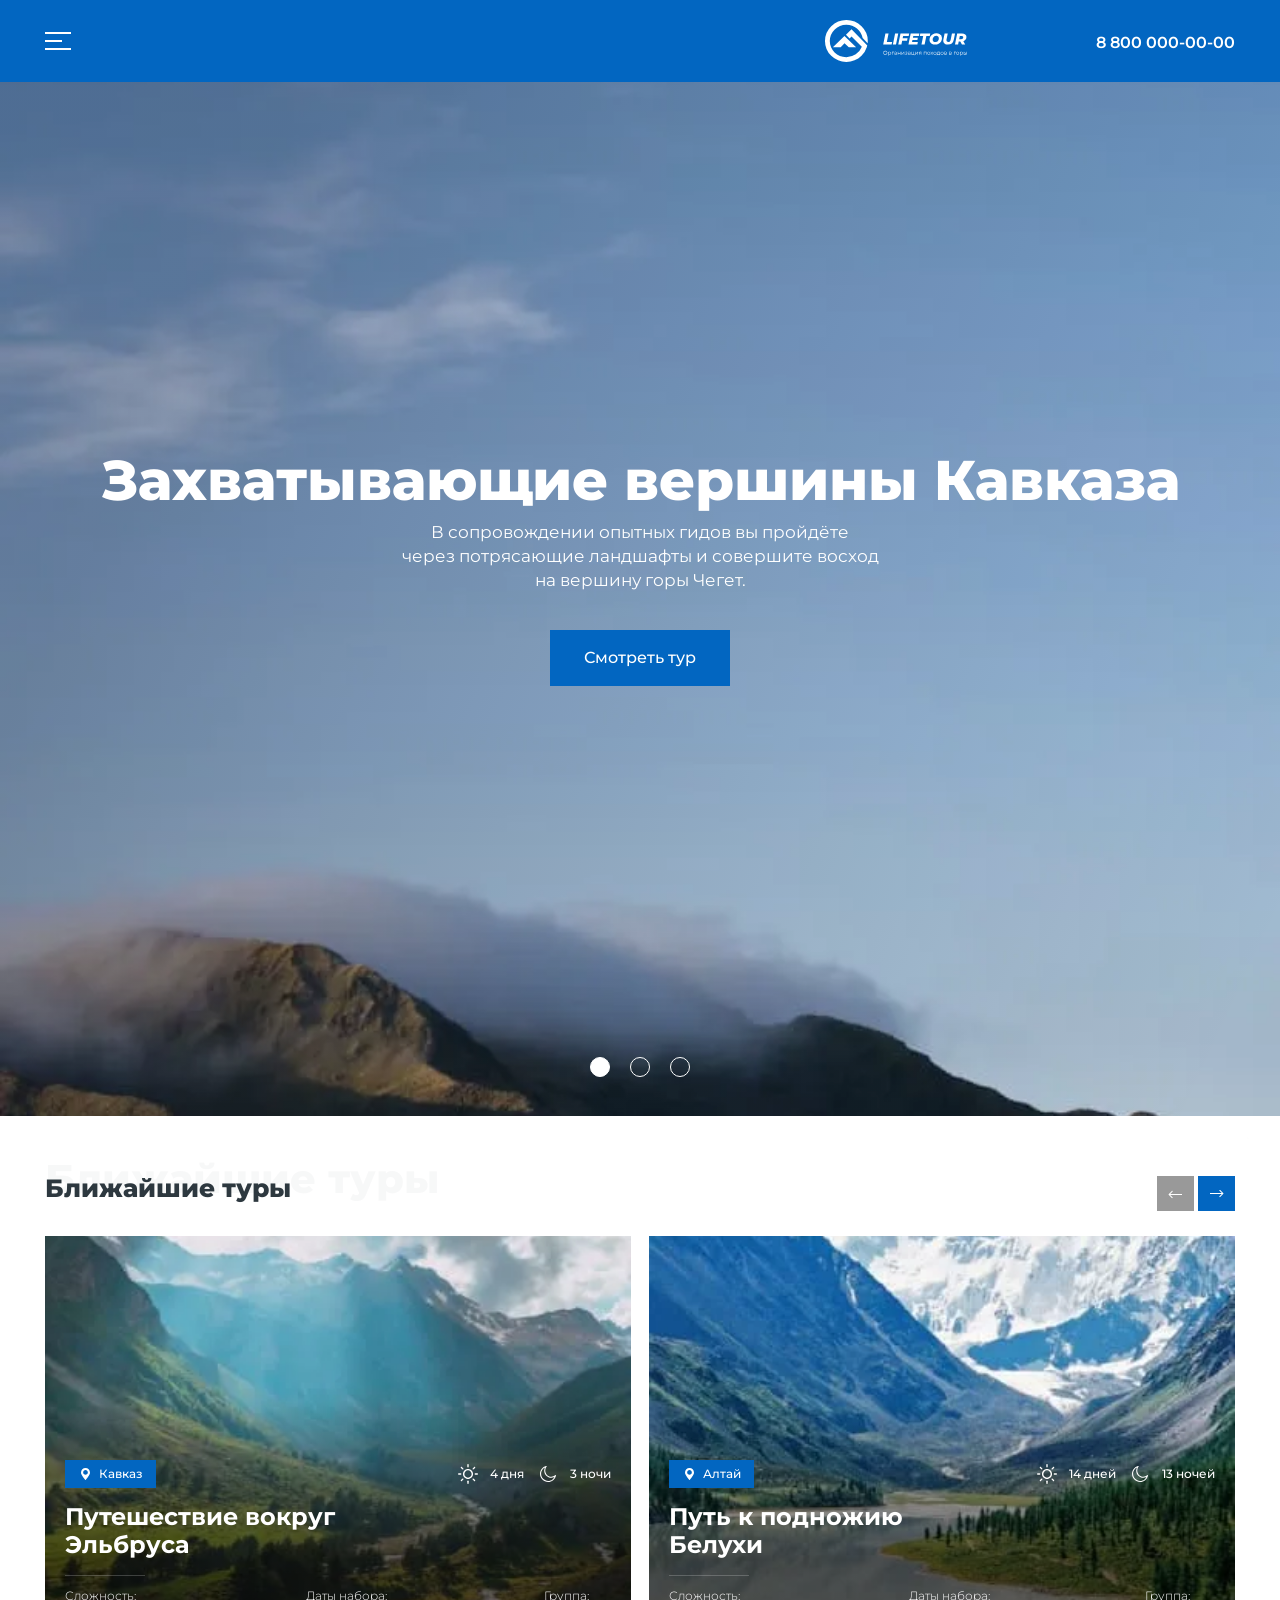
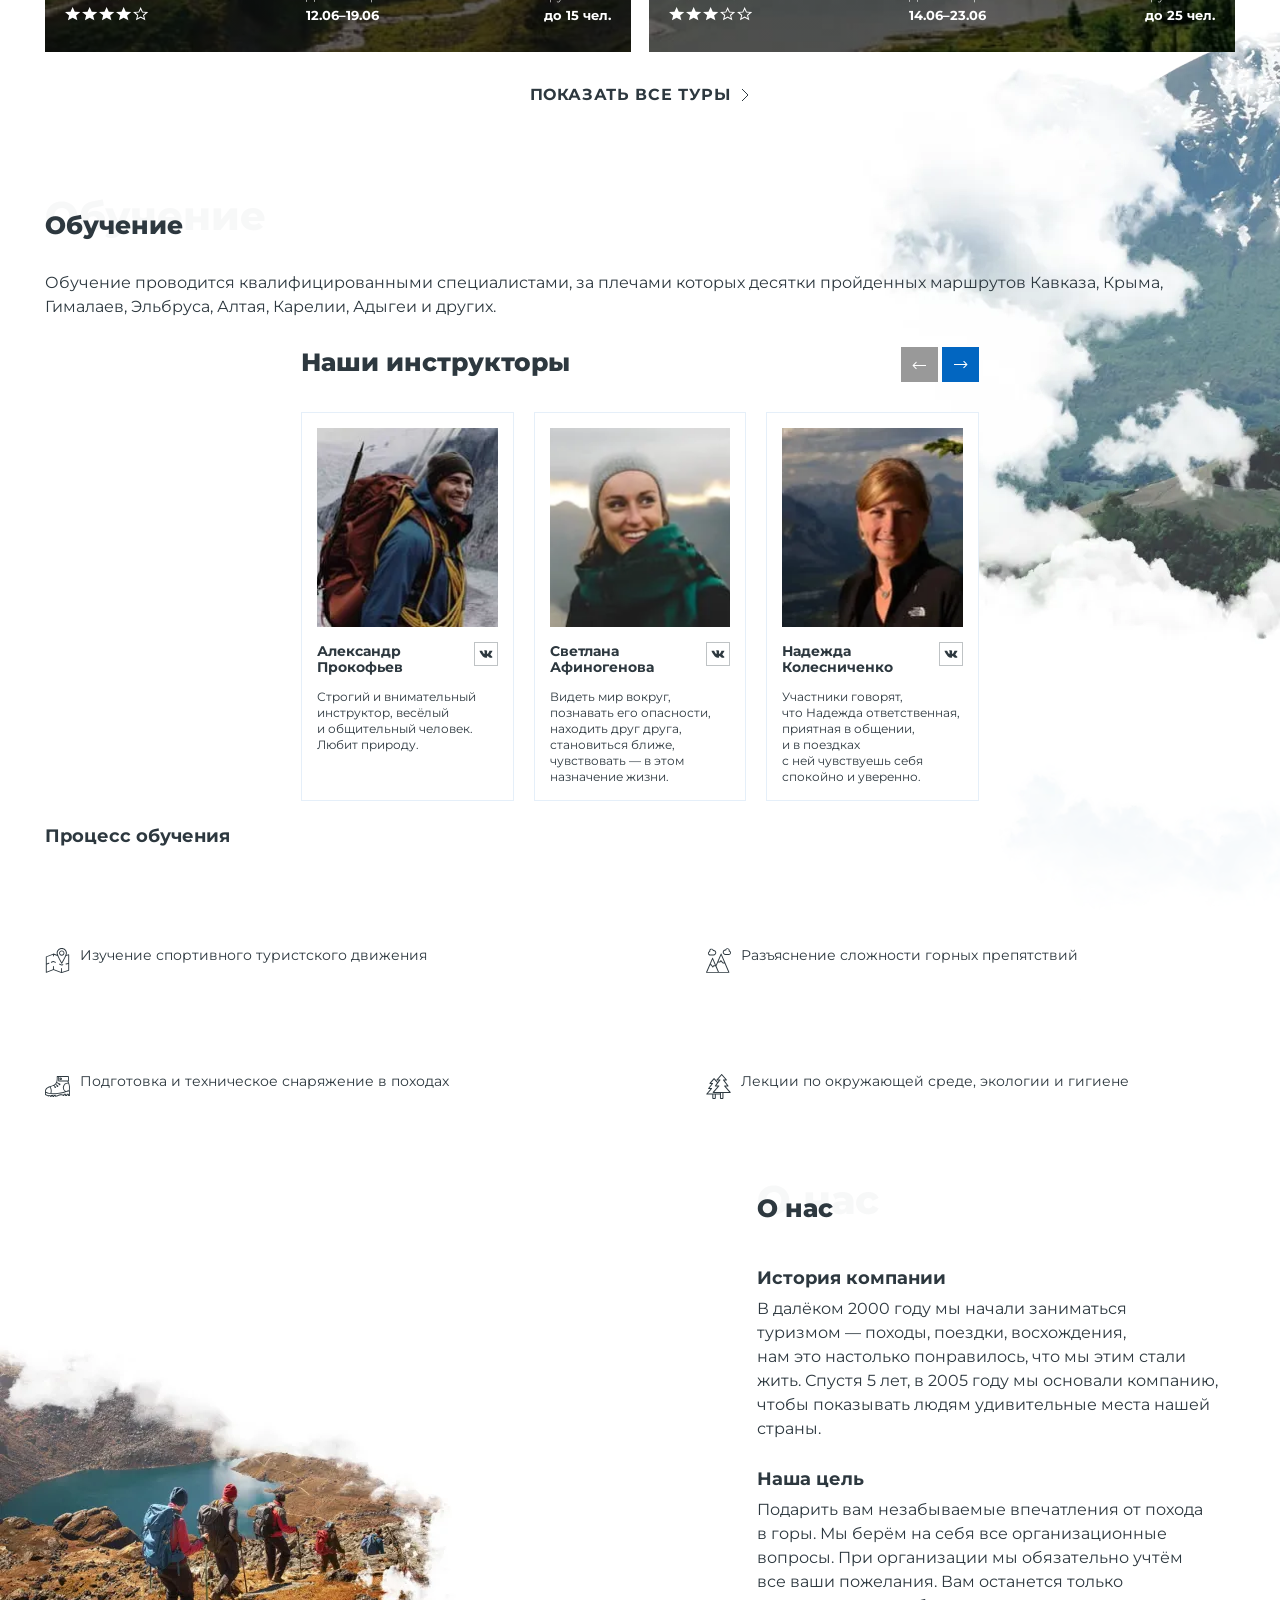
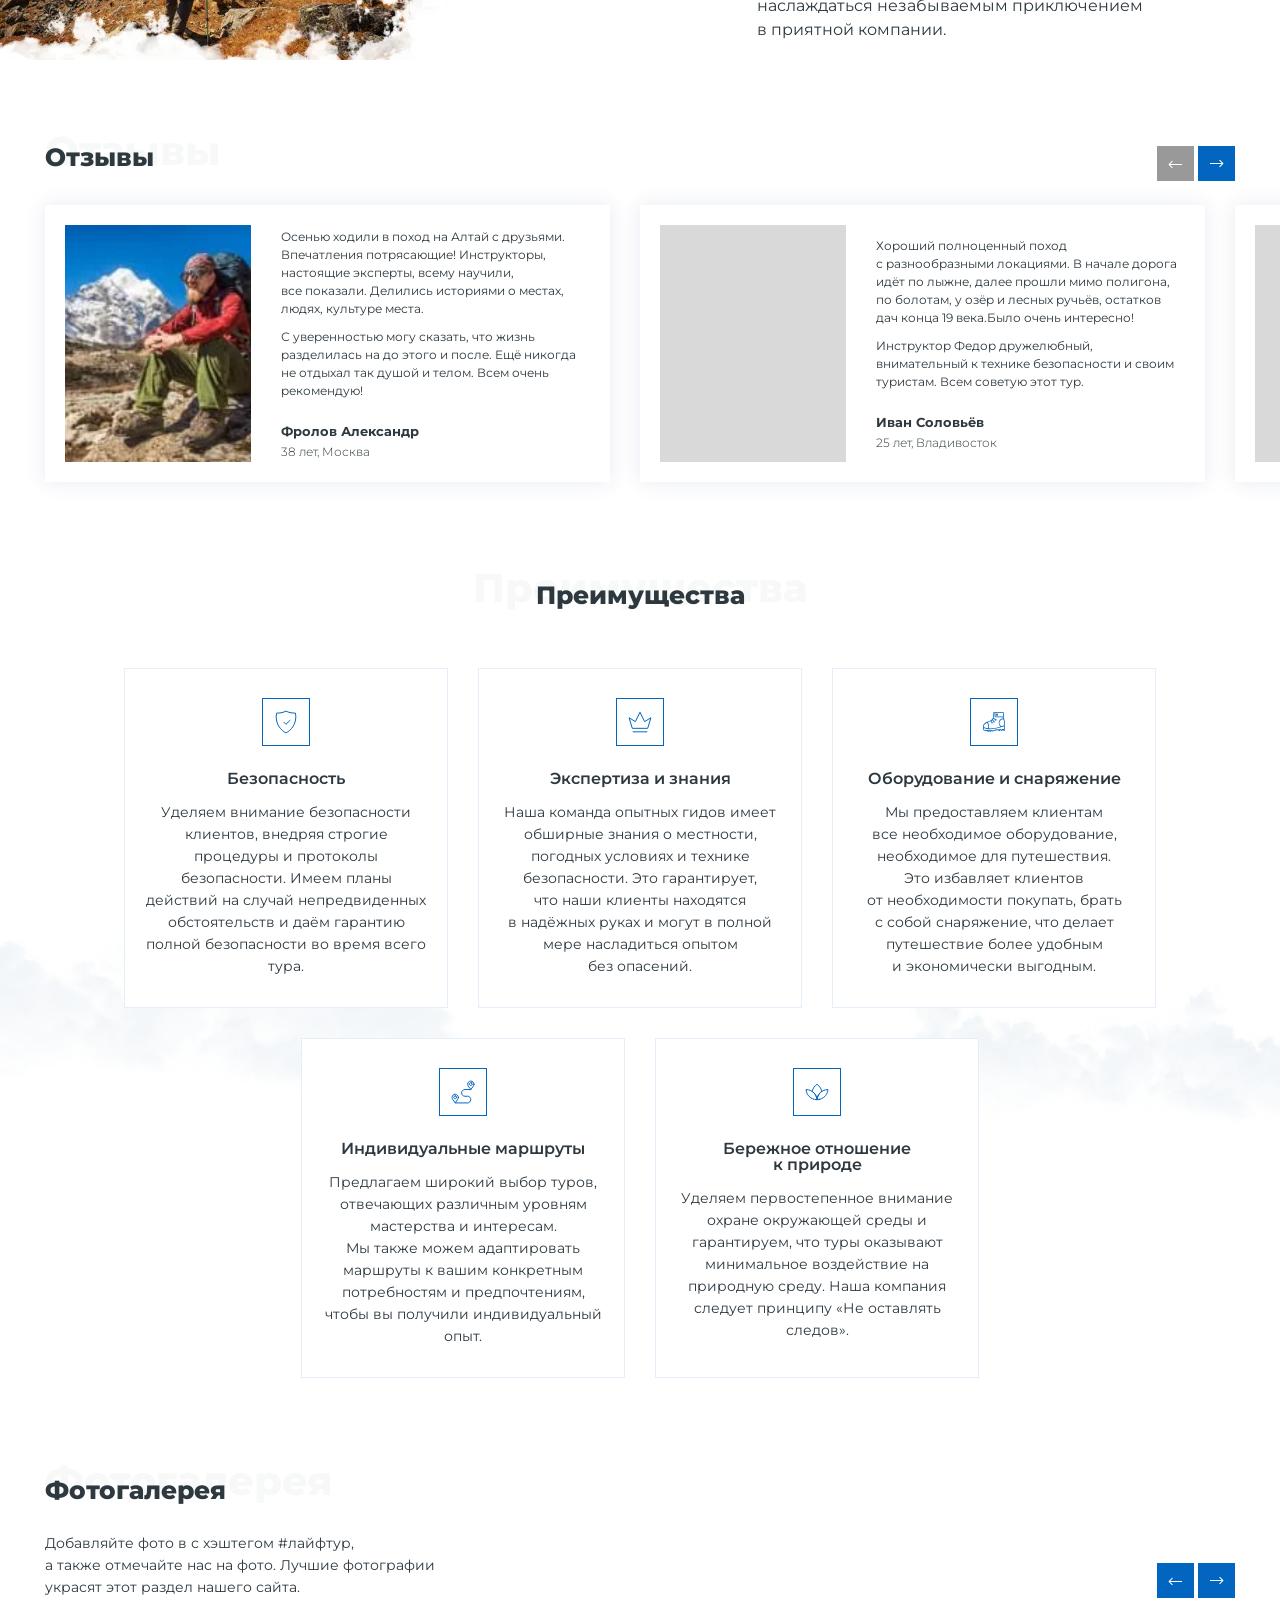
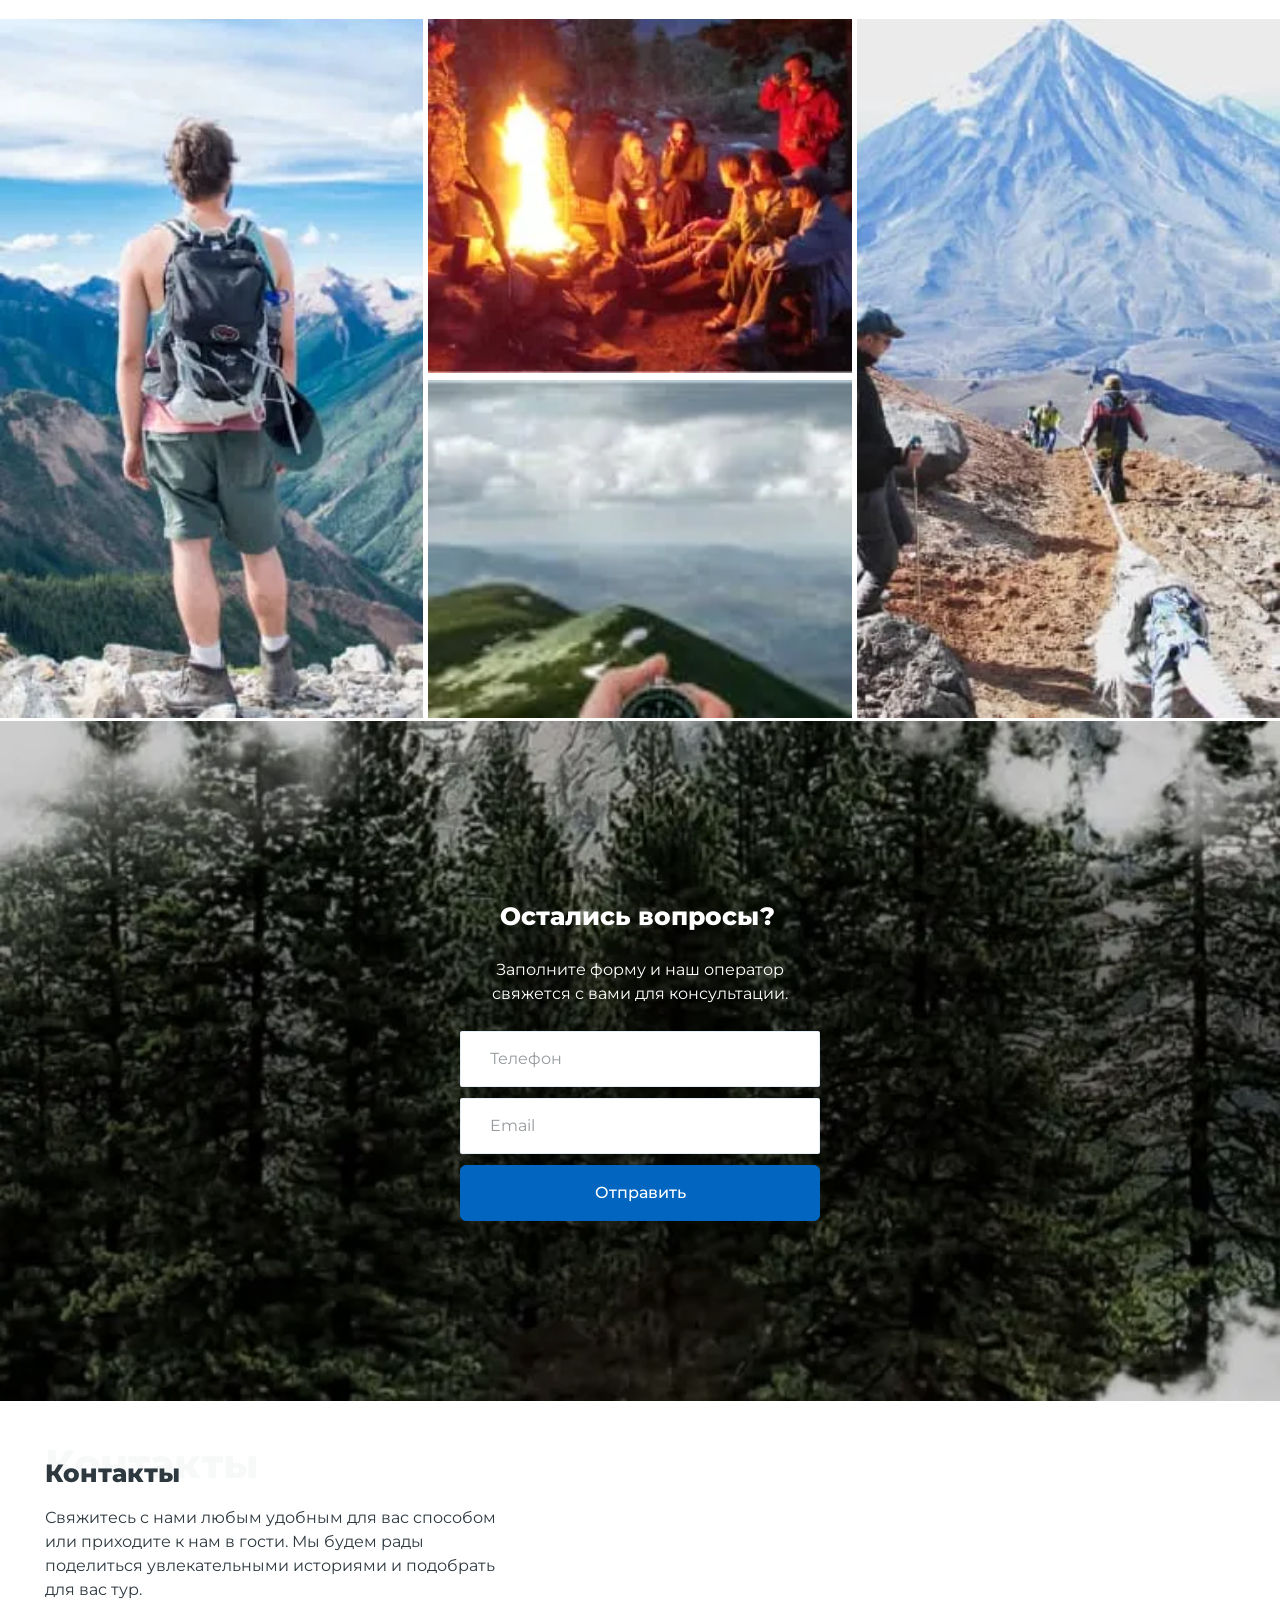
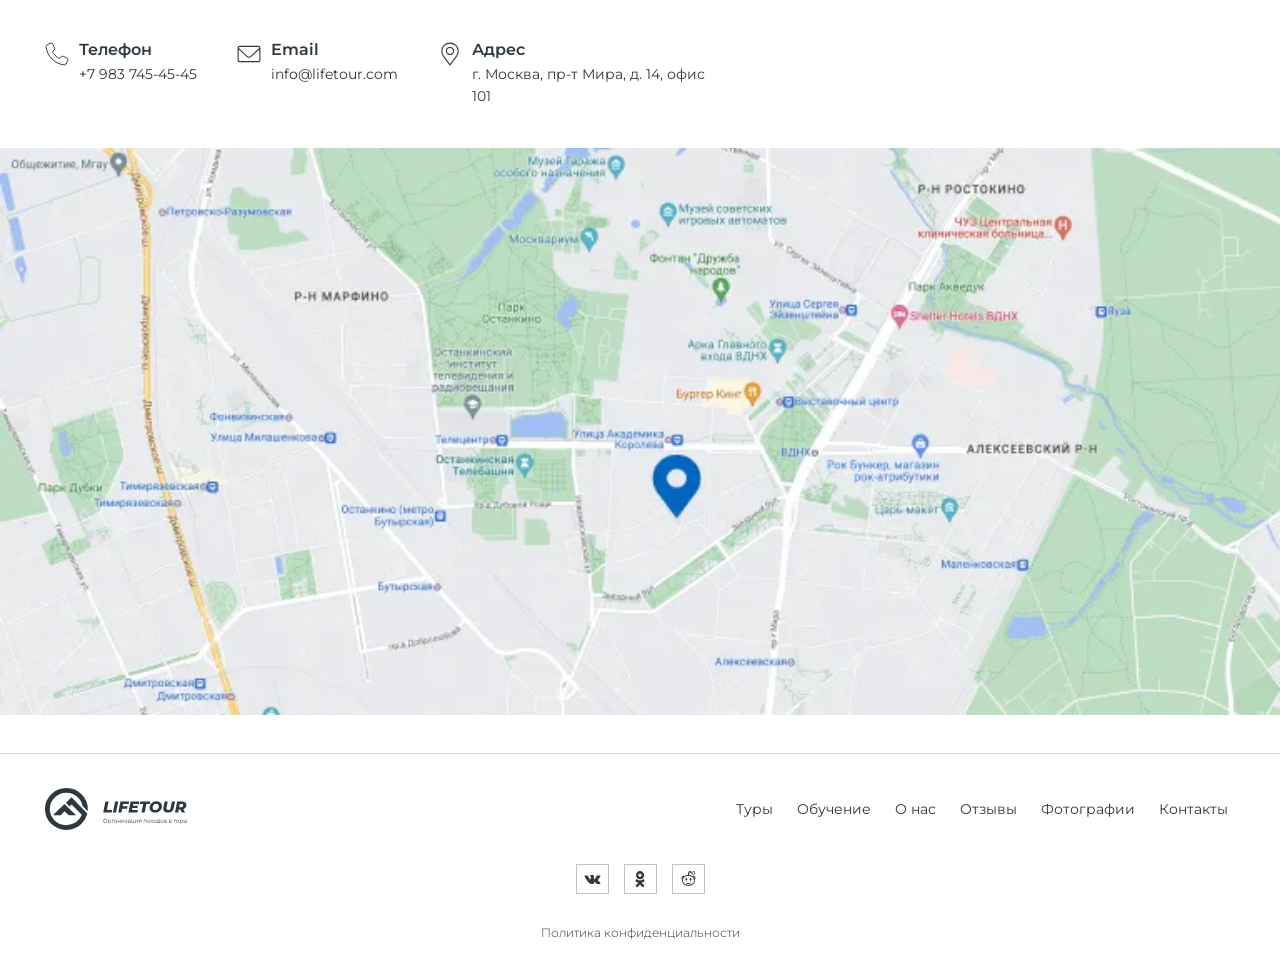
==== commit 2e003203: "Update sprites way" ====
--- a/index.html
+++ b/index.html
@@ -206,7 +206,7 @@
                       <dd class="tours__card-description">
                         <svg width="84" height="16" aria-hidden="true">
                           <title class="visually-hidden">4 из 5 звезды.</title>
-                          <use href="/assets/spritemap.6b4169d0.svg#sprite-stars-4-out-of-5"></use>
+                          <use href="assets/spritemap.6b4169d0.svg#sprite-stars-4-out-of-5"></use>
                         </svg>
                       </dd>
                     </dl>
@@ -253,7 +253,7 @@
                       <dd class="tours__card-description">
                         <svg width="84" height="16" aria-hidden="true">
                           <title class="visually-hidden">3 из 5 звезд.</title>
-                          <use href="/assets/spritemap.6b4169d0.svg#sprite-stars-3-out-of-5"></use>
+                          <use href="assets/spritemap.6b4169d0.svg#sprite-stars-3-out-of-5"></use>
                         </svg>
                       </dd>
                     </dl>
@@ -301,7 +301,7 @@
                       <dd class="tours__card-description">
                         <svg width="84" height="16" aria-hidden="true">
                           <title class="visually-hidden">4 из 5 звезды.</title>
-                          <use href="/assets/spritemap.6b4169d0.svg#sprite-stars-4-out-of-5"></use>
+                          <use href="assets/spritemap.6b4169d0.svg#sprite-stars-4-out-of-5"></use>
                         </svg>
                       </dd>
                     </dl>
@@ -349,7 +349,7 @@
                       <dd class="tours__card-description">
                         <svg width="84" height="16" aria-hidden="true">
                           <title class="visually-hidden">5 из 5 звезд.</title>
-                          <use href="/assets/spritemap.6b4169d0.svg#sprite-stars-5-out-of-5"></use>
+                          <use href="assets/spritemap.6b4169d0.svg#sprite-stars-5-out-of-5"></use>
                         </svg>
                       </dd>
                     </dl>
@@ -376,7 +376,7 @@
           <a class="tours__link link-reset" href="#advantages">
             <span class="tours__link-text">Показать все туры</span>
             <svg width="10" height="14" aria-hidden="true">
-              <use href="/assets/spritemap.6b4169d0.svg#sprite-link-arrow"></use>
+              <use href="assets/spritemap.6b4169d0.svg#sprite-link-arrow"></use>
             </svg>
           </a>
 
@@ -428,7 +428,7 @@
                     <a class="training__card-social" href="https://vk.com/htmlacademy" aria-label="Вконтакте.">
                       <svg width="30" height="30">
                         <title class="visually-hidden">Иконка соцсети Вконтакте.</title>
-                        <use href="/assets/spritemap.6b4169d0.svg#sprite-vk-trainers"></use>
+                        <use href="assets/spritemap.6b4169d0.svg#sprite-vk-trainers"></use>
                       </svg>
                     </a>
                     <p>Строгий и внимательный инструктор, весёлый и общительный человек. Любит природу.</p>
@@ -452,7 +452,7 @@
                     <a class="training__card-social" href="https://vk.com/htmlacademy" aria-label="Вконтакте.">
                       <svg width="30" height="30">
                         <title class="visually-hidden">Иконка соцсети Вконтакте.</title>
-                        <use href="/assets/spritemap.6b4169d0.svg#sprite-vk-trainers"></use>
+                        <use href="assets/spritemap.6b4169d0.svg#sprite-vk-trainers"></use>
                       </svg>
                     </a>
                     <p>Видеть мир вокруг, познавать его опасности, находить друг друга, становиться ближе, чувствовать — в этом назначение жизни.</p>
@@ -476,7 +476,7 @@
                     <a class="training__card-social" href="https://vk.com/htmlacademy" aria-label="Вконтакте.">
                       <svg width="30" height="30">
                         <title class="visually-hidden">Иконка соцсети Вконтакте.</title>
-                        <use href="/assets/spritemap.6b4169d0.svg#sprite-vk-trainers"></use>
+                        <use href="assets/spritemap.6b4169d0.svg#sprite-vk-trainers"></use>
                       </svg>
                     </a>
                     <p>Участники говорят, что Надежда ответственная, приятная в общении, и в поездках с ней чувствуешь себя спокойно и уверенно.</p>
@@ -500,7 +500,7 @@
                     <a class="training__card-social" href="https://vk.com/htmlacademy" aria-label="Вконтакте.">
                       <svg width="30" height="30">
                         <title class="visually-hidden">Иконка соцсети Вконтакте.</title>
-                        <use href="/assets/spritemap.6b4169d0.svg#sprite-vk-trainers"></use>
+                        <use href="assets/spritemap.6b4169d0.svg#sprite-vk-trainers"></use>
                       </svg>
                     </a>
                     <p>Опыт походов: Ходит в походы с 2001 года. В России побывал в горных районах Хибины, Архыз, много путешествует по Европе.</p>
@@ -524,7 +524,7 @@
                     <a class="training__card-social" href="https://vk.com/htmlacademy" aria-label="Вконтакте.">
                       <svg width="30" height="30">
                         <title class="visually-hidden">Иконка соцсети Вконтакте.</title>
-                        <use href="/assets/spritemap.6b4169d0.svg#sprite-vk-trainers"></use>
+                        <use href="assets/spritemap.6b4169d0.svg#sprite-vk-trainers"></use>
                       </svg>
                     </a>
                     <p>Покорял самые сложные вершины. Выбирался из под лавин, дружит с медведями и не только.</p>
@@ -1059,7 +1059,7 @@
             <a class="social__link link" href="https://vk.com/htmlacademy" aria-label="Вконтакте.">
               <svg class="social__icon" width="33" height="30">
                 <title class="visually-hidden">Иконка соцсети Вконтакте.</title>
-                <use href="/assets/spritemap.6b4169d0.svg#sprite-vk"></use>
+                <use href="assets/spritemap.6b4169d0.svg#sprite-vk"></use>
               </svg>
             </a>
           </li>
@@ -1067,7 +1067,7 @@
             <a class="social__link link" href="https://ok.ru/htmlacademy" aria-label="Одноклассники.">
               <svg class="social__icon" width="33" height="30">
                 <title class="visually-hidden">Иконка соцсети Одноклассники.</title>
-                <use href="/assets/spritemap.6b4169d0.svg#sprite-ok"></use>
+                <use href="assets/spritemap.6b4169d0.svg#sprite-ok"></use>
               </svg>
             </a>
           </li>
@@ -1075,7 +1075,7 @@
             <a class="social__link link" href="https://www.instagram.com/htmlacademy/" aria-label="reddit.">
               <svg class="social__icon" width="33" height="30">
                 <title class="visually-hidden">Иконка соцсети Реддит.</title>
-                <use href="/assets/spritemap.6b4169d0.svg#sprite-reddit"></use>
+                <use href="assets/spritemap.6b4169d0.svg#sprite-reddit"></use>
               </svg>
             </a>
           </li>
